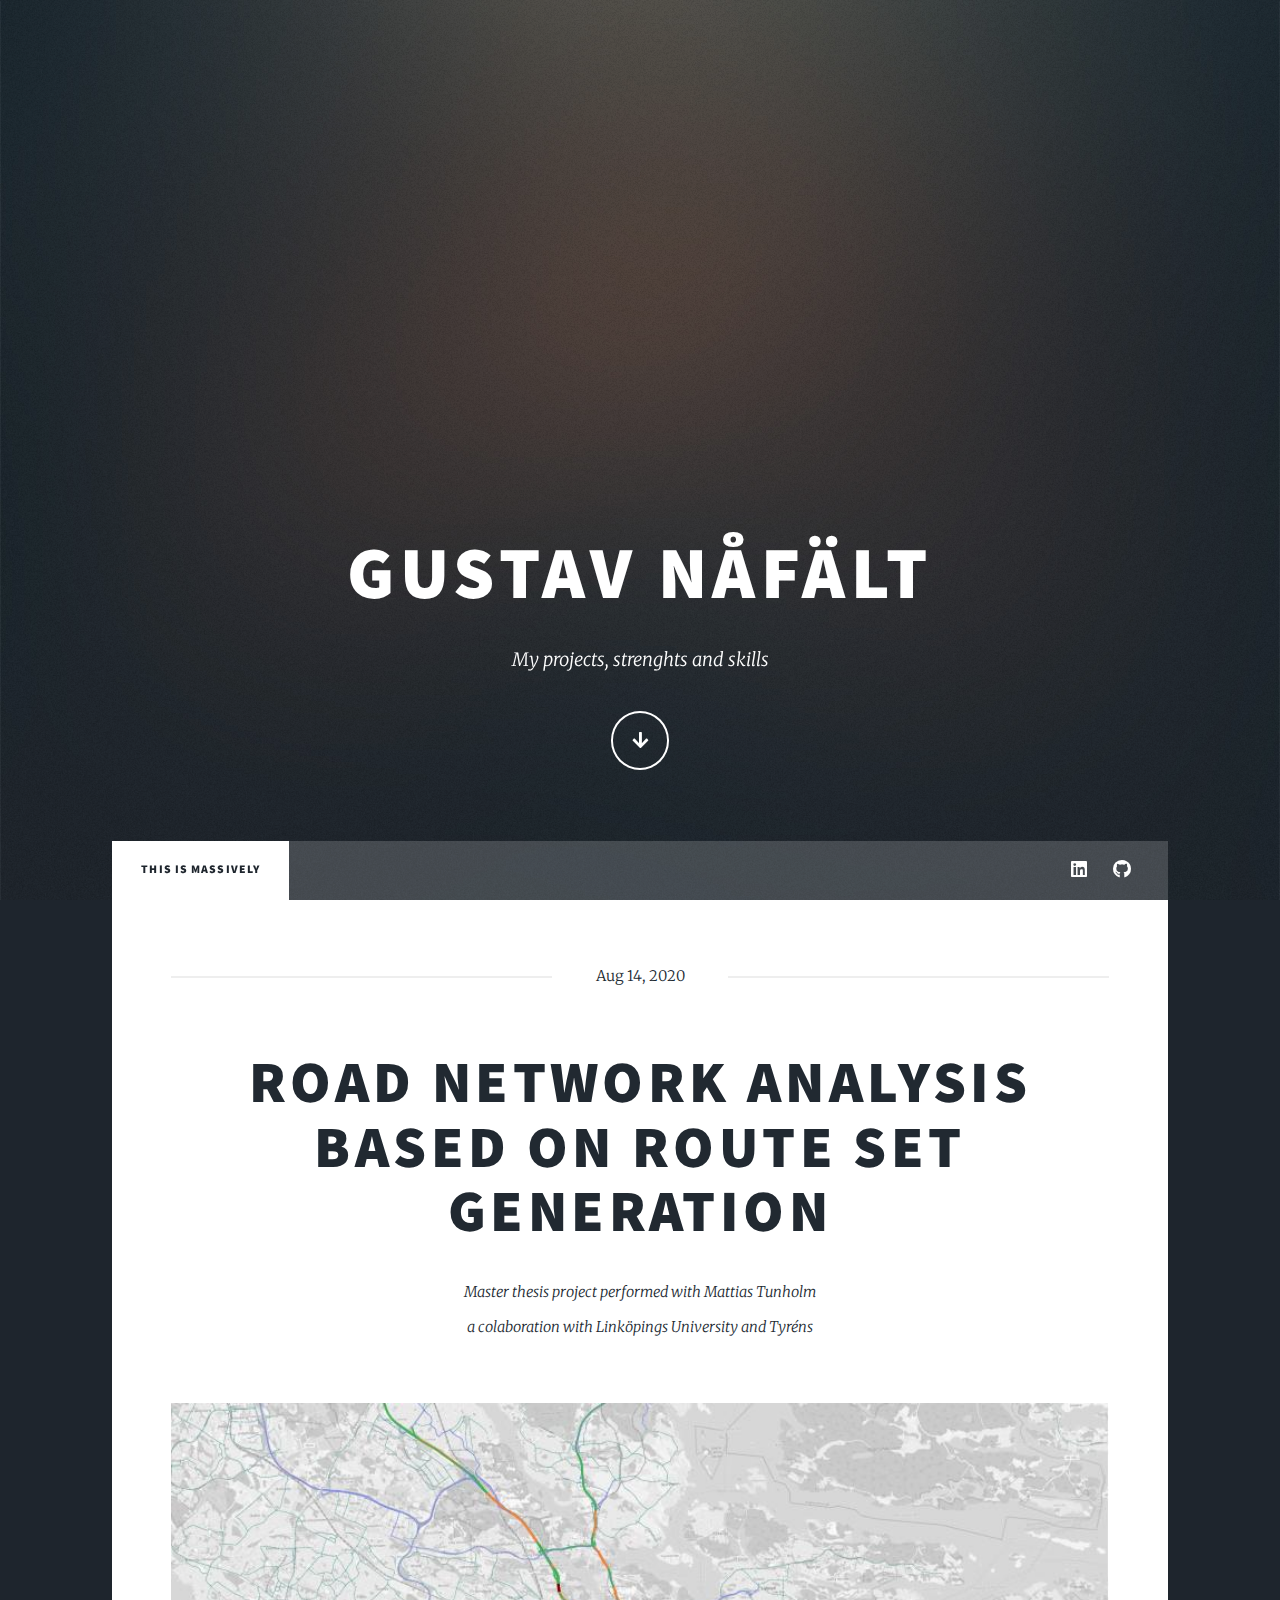
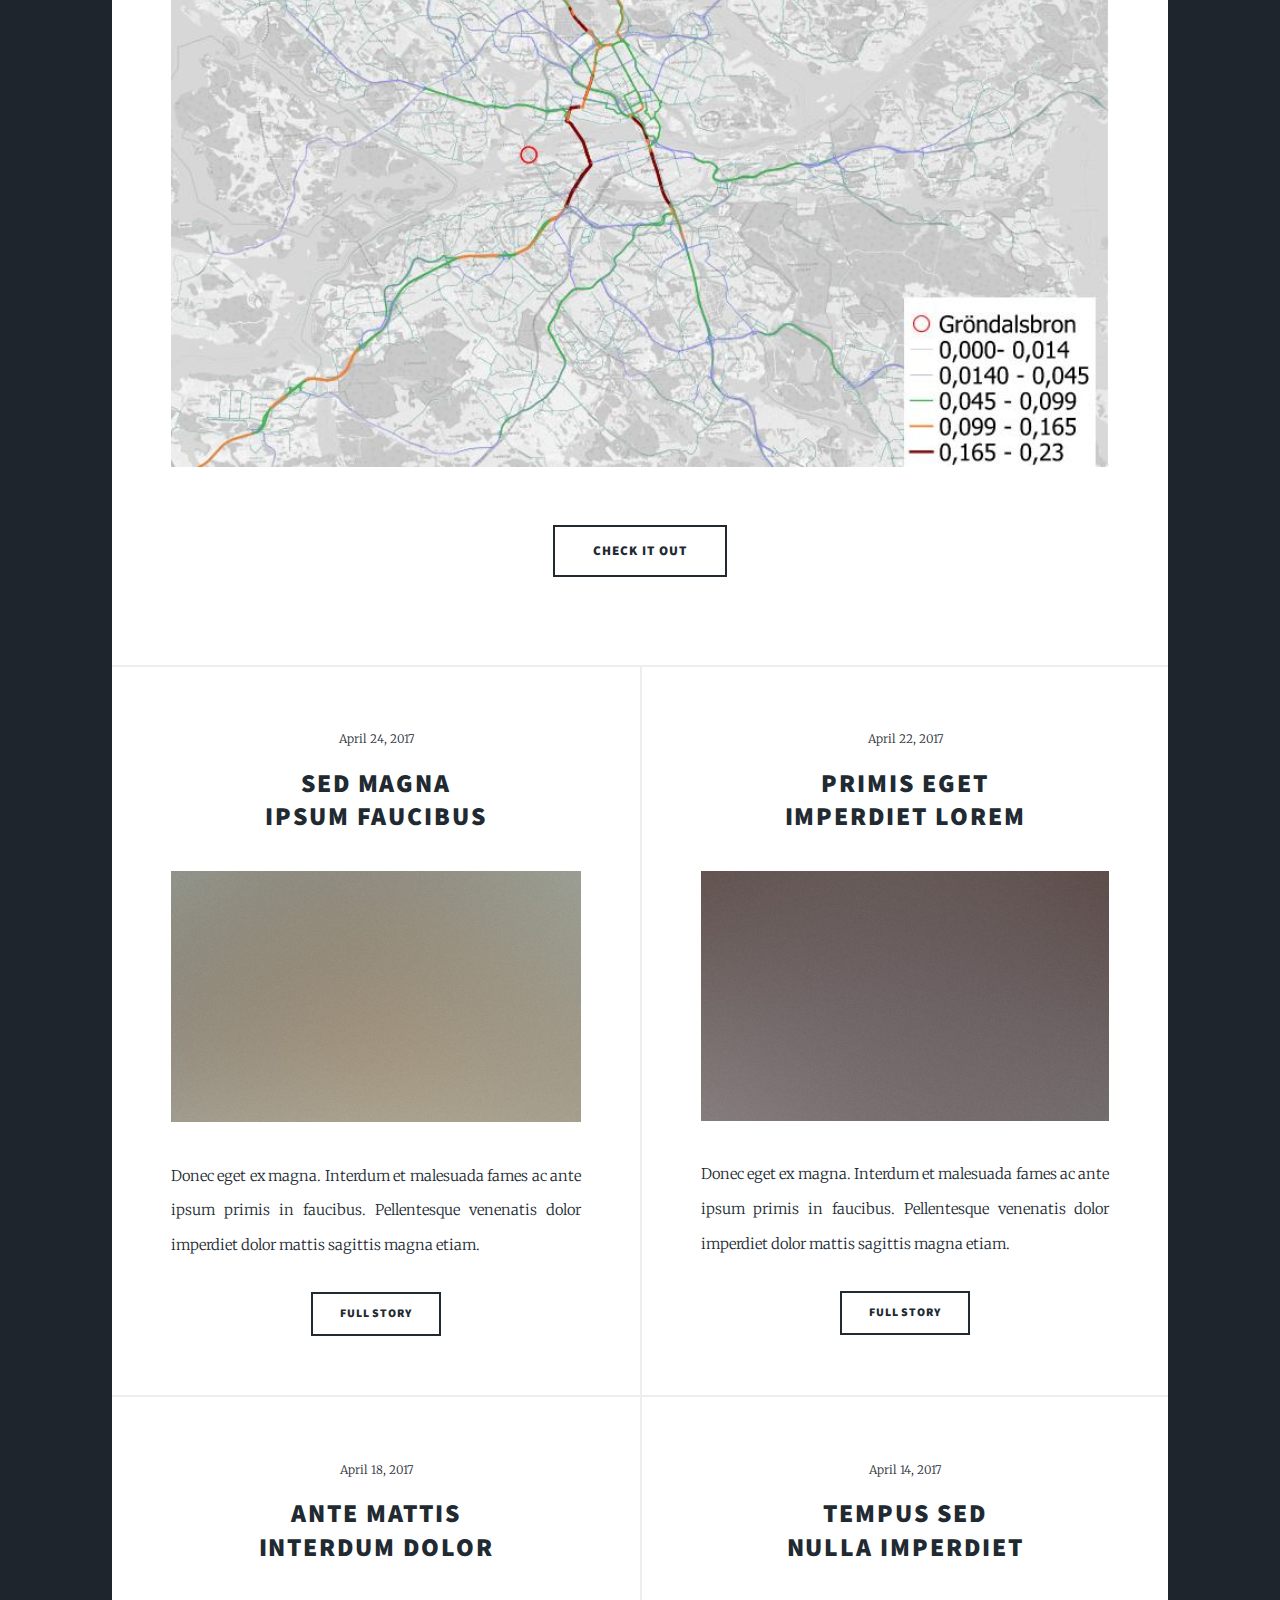
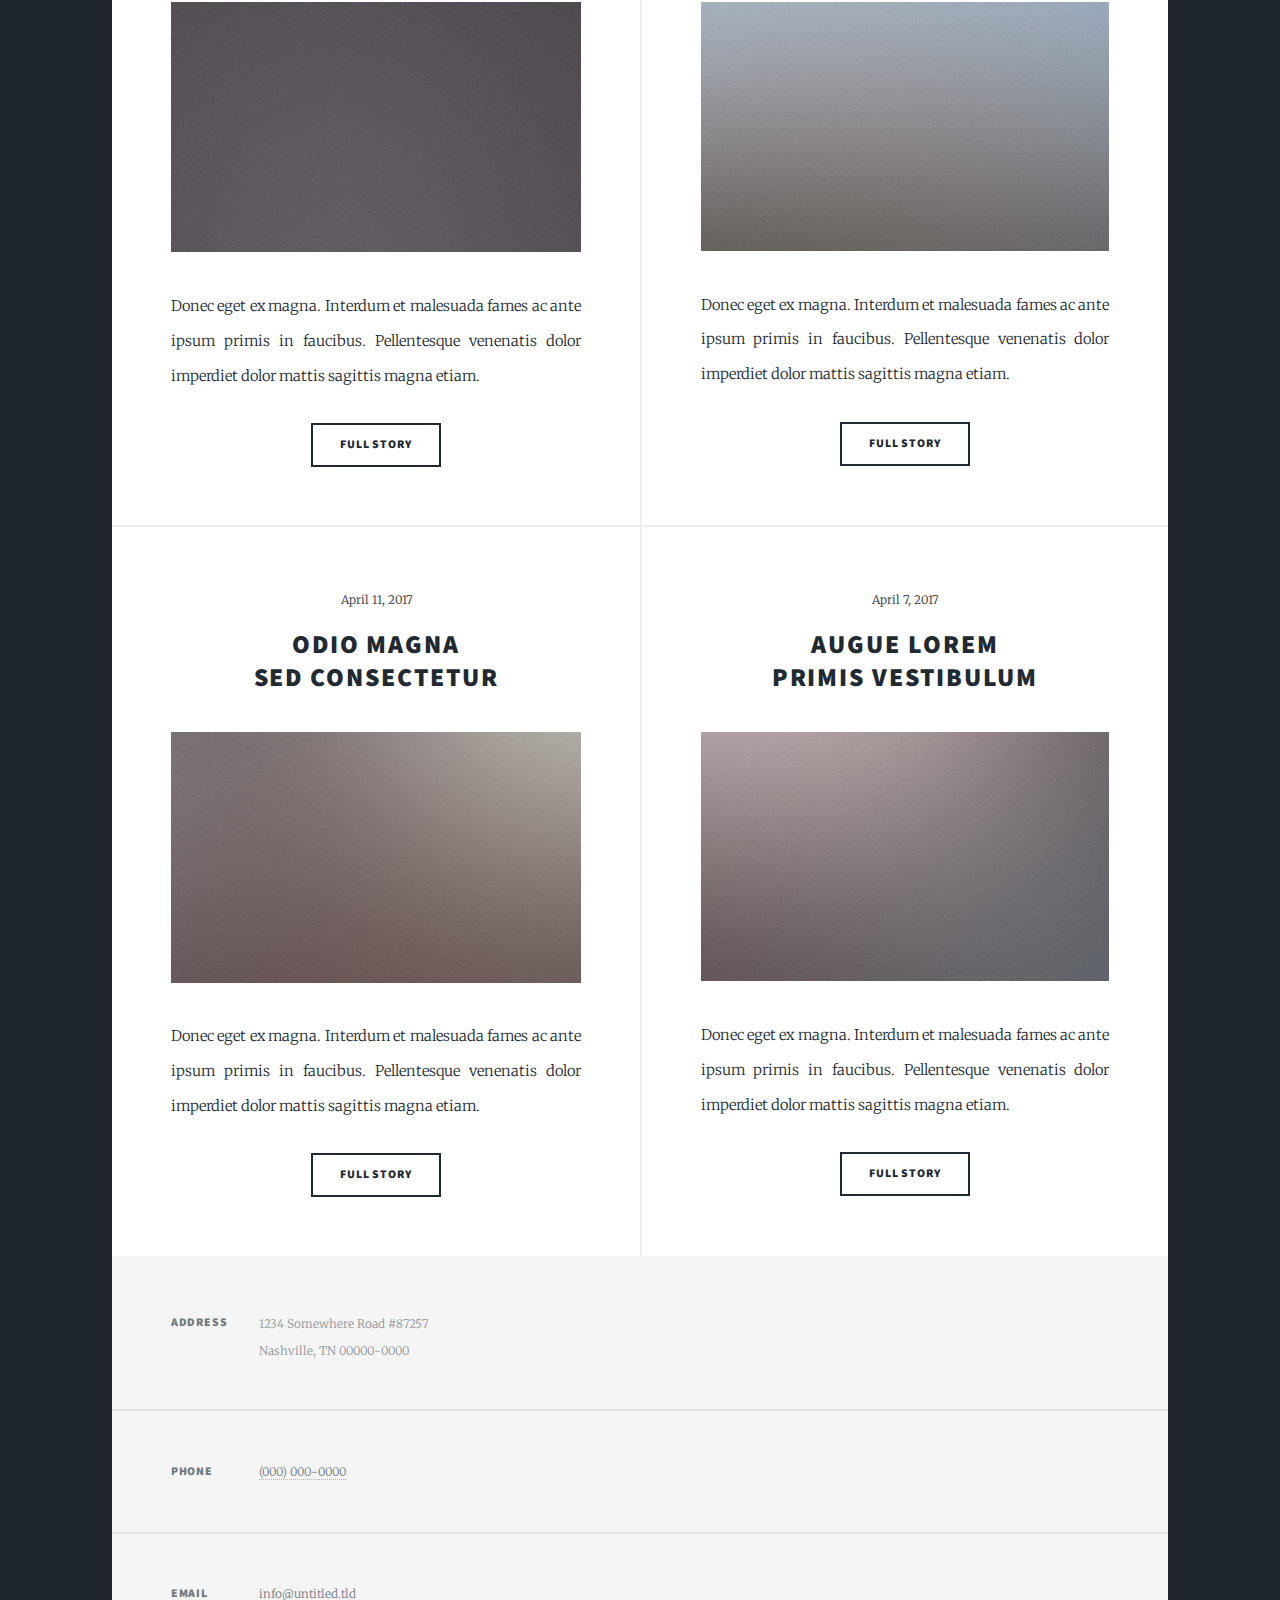
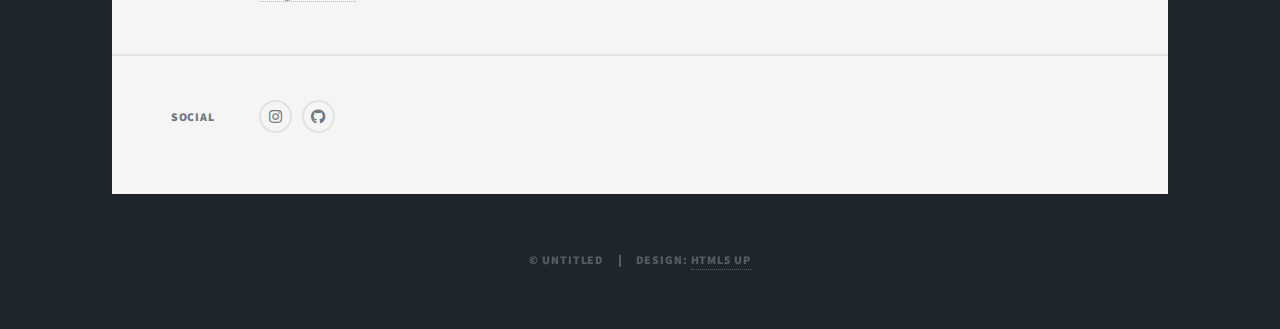
==== index.html @ 211e0df8 "Add files via upload" ====
<!DOCTYPE HTML>
<!--
	Massively by HTML5 UP
	html5up.net | @ajlkn
	Free for personal and commercial use under the CCA 3.0 license (html5up.net/license)
-->
<html>
	<head>
		<title>Massively by HTML5 UP</title>
		<meta charset="utf-8" />
		<meta name="viewport" content="width=device-width, initial-scale=1, user-scalable=no" />
		<link rel="stylesheet" href="assets/css/main.css" />
		<noscript><link rel="stylesheet" href="assets/css/noscript.css" /></noscript>
	</head>
	<body class="is-preload">

		<!-- Wrapper -->
			<div id="wrapper" class="fade-in">

				<!-- Intro -->
					<div id="intro">
						<h1>Gustav Nåfält</h1>
						<p>My projects, strenghts and skills</p>
						<ul class="actions">
							<li><a href="#header" class="button icon solid solo fa-arrow-down scrolly">Continue</a></li>
						</ul>
					</div>

				<!-- Header -->
					<header id="header">
						<a href="index.html" class="logo">Massively</a>
					</header>

				<!-- Nav -->
					<nav id="nav">
						<ul class="links">
							<li class="active"><a href="index.html">This is Massively</a></li>
						</ul>
						<ul class="icons">
							<li><a href="https://www.linkedin.com/in/gustav-nåfält-32716b135" class="icon brands fa-linkedin"><span class="label">Instagram</span></a></li>
							<li><a href="https://github.com/nafalt94" class="icon brands fa-github"><span class="label">GitHub</span></a></li>
						</ul>
					</nav>

				<!-- Main -->
					<div id="main">

						<!-- Featured Post -->
							<article class="post featured">
								<header class="major">
									<span class="date">Aug 14, 2020</span>
									<h2><a href="#">Road Network Analysis based on Route Set Generation</a></h2>
									<p>Master thesis project performed with Mattias Tunholm <br />
										a colaboration with Linköpings University and Tyréns</p>
								</header>
								<a href="generic.html" class="image main"><img src="images/small.jpeg" alt="" /></a>
								<ul class="actions special">
									<li><a href="generic.html" class="button large">Check it out</a></li>
								</ul>
							</article>

						<!-- Posts -->
							<section class="posts">
								<article>
									<header>
										<span class="date">April 24, 2017</span>
										<h2><a href="#">Sed magna<br />
										ipsum faucibus</a></h2>
									</header>
									<a href="#" class="image fit"><img src="images/pic02.jpg" alt="" /></a>
									<p>Donec eget ex magna. Interdum et malesuada fames ac ante ipsum primis in faucibus. Pellentesque venenatis dolor imperdiet dolor mattis sagittis magna etiam.</p>
									<ul class="actions special">
										<li><a href="#" class="button">Full Story</a></li>
									</ul>
								</article>
								<article>
									<header>
										<span class="date">April 22, 2017</span>
										<h2><a href="#">Primis eget<br />
										imperdiet lorem</a></h2>
									</header>
									<a href="#" class="image fit"><img src="images/pic03.jpg" alt="" /></a>
									<p>Donec eget ex magna. Interdum et malesuada fames ac ante ipsum primis in faucibus. Pellentesque venenatis dolor imperdiet dolor mattis sagittis magna etiam.</p>
									<ul class="actions special">
										<li><a href="#" class="button">Full Story</a></li>
									</ul>
								</article>
								<article>
									<header>
										<span class="date">April 18, 2017</span>
										<h2><a href="#">Ante mattis<br />
										interdum dolor</a></h2>
									</header>
									<a href="#" class="image fit"><img src="images/pic04.jpg" alt="" /></a>
									<p>Donec eget ex magna. Interdum et malesuada fames ac ante ipsum primis in faucibus. Pellentesque venenatis dolor imperdiet dolor mattis sagittis magna etiam.</p>
									<ul class="actions special">
										<li><a href="#" class="button">Full Story</a></li>
									</ul>
								</article>
								<article>
									<header>
										<span class="date">April 14, 2017</span>
										<h2><a href="#">Tempus sed<br />
										nulla imperdiet</a></h2>
									</header>
									<a href="#" class="image fit"><img src="images/pic05.jpg" alt="" /></a>
									<p>Donec eget ex magna. Interdum et malesuada fames ac ante ipsum primis in faucibus. Pellentesque venenatis dolor imperdiet dolor mattis sagittis magna etiam.</p>
									<ul class="actions special">
										<li><a href="#" class="button">Full Story</a></li>
									</ul>
								</article>
								<article>
									<header>
										<span class="date">April 11, 2017</span>
										<h2><a href="#">Odio magna<br />
										sed consectetur</a></h2>
									</header>
									<a href="#" class="image fit"><img src="images/pic06.jpg" alt="" /></a>
									<p>Donec eget ex magna. Interdum et malesuada fames ac ante ipsum primis in faucibus. Pellentesque venenatis dolor imperdiet dolor mattis sagittis magna etiam.</p>
									<ul class="actions special">
										<li><a href="#" class="button">Full Story</a></li>
									</ul>
								</article>
								<article>
									<header>
										<span class="date">April 7, 2017</span>
										<h2><a href="#">Augue lorem<br />
										primis vestibulum</a></h2>
									</header>
									<a href="#" class="image fit"><img src="images/pic07.jpg" alt="" /></a>
									<p>Donec eget ex magna. Interdum et malesuada fames ac ante ipsum primis in faucibus. Pellentesque venenatis dolor imperdiet dolor mattis sagittis magna etiam.</p>
									<ul class="actions special">
										<li><a href="#" class="button">Full Story</a></li>
									</ul>
								</article>
							</section>

						<!-- Footer -->
							

					</div>

				<!-- Footer -->
					<footer id="footer">
						<section class="split contact">
							<section class="alt">
								<h3>Address</h3>
								<p>1234 Somewhere Road #87257<br />
								Nashville, TN 00000-0000</p>
							</section>
							<section>
								<h3>Phone</h3>
								<p><a href="#">(000) 000-0000</a></p>
							</section>
							<section>
								<h3>Email</h3>
								<p><a href="#">info@untitled.tld</a></p>
							</section>
							<section>
								<h3>Social</h3>
								<ul class="icons alt">
									<li><a href="#" class="icon brands alt fa-instagram"><span class="label">Instagram</span></a></li>
									<li><a href="#" class="icon brands alt fa-github"><span class="label">GitHub</span></a></li>
								</ul>
							</section>
						</section>
					</footer>

				<!-- Copyright -->
					<div id="copyright">
						<ul><li>&copy; Untitled</li><li>Design: <a href="https://html5up.net">HTML5 UP</a></li></ul>
					</div>

			</div>

		<!-- Scripts -->
			<script src="assets/js/jquery.min.js"></script>
			<script src="assets/js/jquery.scrollex.min.js"></script>
			<script src="assets/js/jquery.scrolly.min.js"></script>
			<script src="assets/js/browser.min.js"></script>
			<script src="assets/js/breakpoints.min.js"></script>
			<script src="assets/js/util.js"></script>
			<script src="assets/js/main.js"></script>

	</body>
</html>
---- assets/css/main.css ----
@import url(fontawesome-all.min.css);
@import url("https://fonts.googleapis.com/css?family=Merriweather:300,700,300italic,700italic|Source+Sans+Pro:900");

/*
	Massively by HTML5 UP
	html5up.net | @ajlkn
	Free for personal and commercial use under the CCA 3.0 license (html5up.net/license)
*/

html, body, div, span, applet, object,
iframe, h1, h2, h3, h4, h5, h6, p, blockquote,
pre, a, abbr, acronym, address, big, cite,
code, del, dfn, em, img, ins, kbd, q, s, samp,
small, strike, strong, sub, sup, tt, var, b,
u, i, center, dl, dt, dd, ol, ul, li, fieldset,
form, label, legend, table, caption, tbody,
tfoot, thead, tr, th, td, article, aside,
canvas, details, embed, figure, figcaption,
footer, header, hgroup, menu, nav, output, ruby,
section, summary, time, mark, audio, video {
	margin: 0;
	padding: 0;
	border: 0;
	font-size: 100%;
	font: inherit;
	vertical-align: baseline;}

article, aside, details, figcaption, figure,
footer, header, hgroup, menu, nav, section {
	display: block;}

body {
	line-height: 1;
}

ol, ul {
	list-style: none;
}

blockquote, q {
	quotes: none;
}

	blockquote:before, blockquote:after, q:before, q:after {
		content: '';
		content: none;
	}

table {
	border-collapse: collapse;
	border-spacing: 0;
}

body {
	-webkit-text-size-adjust: none;
}

mark {
	background-color: transparent;
	color: inherit;
}

input::-moz-focus-inner {
	border: 0;
	padding: 0;
}

input, select, textarea {
	-moz-appearance: none;
	-webkit-appearance: none;
	-ms-appearance: none;
	appearance: none;
}

/* Basic */

	@-ms-viewport {
		width: device-width;
	}

	body {
		-ms-overflow-style: scrollbar;
	}

	@media screen and (max-width: 480px) {

		html, body {
			min-width: 320px;
		}

	}

	html {
		box-sizing: border-box;
	}

	*, *:before, *:after {
		box-sizing: inherit;
	}

	body {
		background-color: #1e252d;
	}

		body.is-preload *, body.is-preload *:before, body.is-preload *:after {
			-moz-animation: none !important;
			-webkit-animation: none !important;
			-ms-animation: none !important;
			animation: none !important;
			-moz-transition: none !important;
			-webkit-transition: none !important;
			-ms-transition: none !important;
			transition: none !important;
		}

/* Type */

	html {
		font-size: 16pt;
	}

		@media screen and (max-width: 1680px) {

			html {
				font-size: 12pt;
			}

		}

		@media screen and (max-width: 1280px) {

			html {
				font-size: 11pt;
			}

		}

		@media screen and (max-width: 360px) {

			html {
				font-size: 10pt;
			}

		}

	body {
		color: #212931;
	}

	body, input, select, textarea {
		font-family: "Merriweather", Georgia, serif;
		font-weight: 300;
		font-size: 1rem;
		line-height: 2.375;
	}

	a {
		-moz-transition: color 0.2s ease-in-out, background-color 0.2s ease-in-out, border-color 0.2s ease-in-out, box-shadow 0.2s ease-in-out;
		-webkit-transition: color 0.2s ease-in-out, background-color 0.2s ease-in-out, border-color 0.2s ease-in-out, box-shadow 0.2s ease-in-out;
		-ms-transition: color 0.2s ease-in-out, background-color 0.2s ease-in-out, border-color 0.2s ease-in-out, box-shadow 0.2s ease-in-out;
		transition: color 0.2s ease-in-out, background-color 0.2s ease-in-out, border-color 0.2s ease-in-out, box-shadow 0.2s ease-in-out;
		border-bottom: dotted 1px;
		text-decoration: none;
	}

		a:hover {
			border-bottom-color: transparent;
		}

	strong, b {
		font-weight: 600;
	}

	em, i {
		font-style: italic;
	}

	p {
		text-align: justify;
		margin: 0 0 2rem 0;
	}

	h1, h2, h3, h4, h5, h6 {
		font-family: "Source Sans Pro", Helvetica, sans-serif;
		font-weight: 900;
		line-height: 1.5;
		letter-spacing: 0.075em;
		text-transform: uppercase;
		margin: 0 0 1rem 0;
	}

		h1 a, h2 a, h3 a, h4 a, h5 a, h6 a {
			border-bottom: 0;
			color: inherit;
			text-decoration: none;
		}

	h1 {
		font-size: 4rem;
		line-height: 1.1;
		margin: 0 0 2rem 0;
	}

	h2 {
		font-size: 1.75rem;
		line-height: 1.3;
		margin: 0 0 1.5rem 0;
	}

	h3 {
		font-size: 1.25rem;
		margin: 0 0 1.5rem 0;
	}

	h4 {
		font-size: 1rem;
	}

	h5 {
		font-size: 0.9rem;
	}

	h6 {
		font-size: 0.8rem;
	}

	sub {
		font-size: 0.8rem;
		position: relative;
		top: 0.5rem;
	}

	sup {
		font-size: 0.8rem;
		position: relative;
		top: -0.5rem;
	}

	blockquote {
		border-left: solid 4px;
		font-style: italic;
		margin: 0 0 2rem 0;
		padding: 0.5rem 0 0.5rem 2rem;
	}

	code {
		border: solid 2px;
		font-family: "Courier New", monospace;
		font-size: 0.9rem;
		margin: 0 0.25rem;
		padding: 0.25rem 0.65rem;
	}

	pre {
		-webkit-overflow-scrolling: touch;
		font-family: "Courier New", monospace;
		font-size: 0.9rem;
		margin: 0 0 2rem 0;
	}

		pre code {
			display: block;
			line-height: 1.75;
			padding: 1rem 1.5rem;
			overflow-x: auto;
		}

	hr {
		border: 0;
		border-bottom: solid 2px;
		margin: 3rem 0;
	}

		hr.major {
			margin: 5rem 0;
		}

	.align-left {
		text-align: left;
	}

	.align-center {
		text-align: center;
	}

	.align-right {
		text-align: right;
	}

	input, select, textarea {
		color: #212931;
	}

	a {
		color: #212931;
		border-bottom-color: rgba(33, 41, 49, 0.5);
	}

		a:hover {
			border-bottom-color: transparent;
			color: #18bfef !important;
		}

	strong, b {
		color: #212931;
	}

	h1, h2, h3, h4, h5, h6 {
		color: #212931;
	}

	blockquote {
		border-left-color: #eeeeee;
	}

	code {
		background: rgba(220, 220, 220, 0.25);
		border-color: #eeeeee;
	}

	hr {
		border-bottom-color: #eeeeee;
	}

/* Row */

	.row {
		display: flex;
		flex-wrap: wrap;
		box-sizing: border-box;
		align-items: stretch;
	}

		.row > * {
			box-sizing: border-box;
		}

		.row.gtr-uniform > * > :last-child {
			margin-bottom: 0;
		}

		.row.aln-left {
			justify-content: flex-start;
		}

		.row.aln-center {
			justify-content: center;
		}

		.row.aln-right {
			justify-content: flex-end;
		}

		.row.aln-top {
			align-items: flex-start;
		}

		.row.aln-middle {
			align-items: center;
		}

		.row.aln-bottom {
			align-items: flex-end;
		}

		.row > .imp {
			order: -1;
		}

		.row > .col-1 {
			width: 8.33333%;
		}

		.row > .off-1 {
			margin-left: 8.33333%;
		}

		.row > .col-2 {
			width: 16.66667%;
		}

		.row > .off-2 {
			margin-left: 16.66667%;
		}

		.row > .col-3 {
			width: 25%;
		}

		.row > .off-3 {
			margin-left: 25%;
		}

		.row > .col-4 {
			width: 33.33333%;
		}

		.row > .off-4 {
			margin-left: 33.33333%;
		}

		.row > .col-5 {
			width: 41.66667%;
		}

		.row > .off-5 {
			margin-left: 41.66667%;
		}

		.row > .col-6 {
			width: 50%;
		}

		.row > .off-6 {
			margin-left: 50%;
		}

		.row > .col-7 {
			width: 58.33333%;
		}

		.row > .off-7 {
			margin-left: 58.33333%;
		}

		.row > .col-8 {
			width: 66.66667%;
		}

		.row > .off-8 {
			margin-left: 66.66667%;
		}

		.row > .col-9 {
			width: 75%;
		}

		.row > .off-9 {
			margin-left: 75%;
		}

		.row > .col-10 {
			width: 83.33333%;
		}

		.row > .off-10 {
			margin-left: 83.33333%;
		}

		.row > .col-11 {
			width: 91.66667%;
		}

		.row > .off-11 {
			margin-left: 91.66667%;
		}

		.row > .col-12 {
			width: 100%;
		}

		.row > .off-12 {
			margin-left: 100%;
		}

		.row.gtr-0 {
			margin-top: 0;
			margin-left: 0rem;
		}

			.row.gtr-0 > * {
				padding: 0 0 0 0rem;
			}

			.row.gtr-0.gtr-uniform {
				margin-top: 0rem;
			}

				.row.gtr-0.gtr-uniform > * {
					padding-top: 0rem;
				}

		.row.gtr-25 {
			margin-top: 0;
			margin-left: -0.375rem;
		}

			.row.gtr-25 > * {
				padding: 0 0 0 0.375rem;
			}

			.row.gtr-25.gtr-uniform {
				margin-top: -0.375rem;
			}

				.row.gtr-25.gtr-uniform > * {
					padding-top: 0.375rem;
				}

		.row.gtr-50 {
			margin-top: 0;
			margin-left: -0.75rem;
		}

			.row.gtr-50 > * {
				padding: 0 0 0 0.75rem;
			}

			.row.gtr-50.gtr-uniform {
				margin-top: -0.75rem;
			}

				.row.gtr-50.gtr-uniform > * {
					padding-top: 0.75rem;
				}

		.row {
			margin-top: 0;
			margin-left: -1.5rem;
		}

			.row > * {
				padding: 0 0 0 1.5rem;
			}

			.row.gtr-uniform {
				margin-top: -1.5rem;
			}

				.row.gtr-uniform > * {
					padding-top: 1.5rem;
				}

		.row.gtr-150 {
			margin-top: 0;
			margin-left: -2.25rem;
		}

			.row.gtr-150 > * {
				padding: 0 0 0 2.25rem;
			}

			.row.gtr-150.gtr-uniform {
				margin-top: -2.25rem;
			}

				.row.gtr-150.gtr-uniform > * {
					padding-top: 2.25rem;
				}

		.row.gtr-200 {
			margin-top: 0;
			margin-left: -3rem;
		}

			.row.gtr-200 > * {
				padding: 0 0 0 3rem;
			}

			.row.gtr-200.gtr-uniform {
				margin-top: -3rem;
			}

				.row.gtr-200.gtr-uniform > * {
					padding-top: 3rem;
				}

		@media screen and (max-width: 1680px) {

			.row {
				display: flex;
				flex-wrap: wrap;
				box-sizing: border-box;
				align-items: stretch;
			}

				.row > * {
					box-sizing: border-box;
				}

				.row.gtr-uniform > * > :last-child {
					margin-bottom: 0;
				}

				.row.aln-left {
					justify-content: flex-start;
				}

				.row.aln-center {
					justify-content: center;
				}

				.row.aln-right {
					justify-content: flex-end;
				}

				.row.aln-top {
					align-items: flex-start;
				}

				.row.aln-middle {
					align-items: center;
				}

				.row.aln-bottom {
					align-items: flex-end;
				}

				.row > .imp-xlarge {
					order: -1;
				}

				.row > .col-1-xlarge {
					width: 8.33333%;
				}

				.row > .off-1-xlarge {
					margin-left: 8.33333%;
				}

				.row > .col-2-xlarge {
					width: 16.66667%;
				}

				.row > .off-2-xlarge {
					margin-left: 16.66667%;
				}

				.row > .col-3-xlarge {
					width: 25%;
				}

				.row > .off-3-xlarge {
					margin-left: 25%;
				}

				.row > .col-4-xlarge {
					width: 33.33333%;
				}

				.row > .off-4-xlarge {
					margin-left: 33.33333%;
				}

				.row > .col-5-xlarge {
					width: 41.66667%;
				}

				.row > .off-5-xlarge {
					margin-left: 41.66667%;
				}

				.row > .col-6-xlarge {
					width: 50%;
				}

				.row > .off-6-xlarge {
					margin-left: 50%;
				}

				.row > .col-7-xlarge {
					width: 58.33333%;
				}

				.row > .off-7-xlarge {
					margin-left: 58.33333%;
				}

				.row > .col-8-xlarge {
					width: 66.66667%;
				}

				.row > .off-8-xlarge {
					margin-left: 66.66667%;
				}

				.row > .col-9-xlarge {
					width: 75%;
				}

				.row > .off-9-xlarge {
					margin-left: 75%;
				}

				.row > .col-10-xlarge {
					width: 83.33333%;
				}

				.row > .off-10-xlarge {
					margin-left: 83.33333%;
				}

				.row > .col-11-xlarge {
					width: 91.66667%;
				}

				.row > .off-11-xlarge {
					margin-left: 91.66667%;
				}

				.row > .col-12-xlarge {
					width: 100%;
				}

				.row > .off-12-xlarge {
					margin-left: 100%;
				}

				.row.gtr-0 {
					margin-top: 0;
					margin-left: 0rem;
				}

					.row.gtr-0 > * {
						padding: 0 0 0 0rem;
					}

					.row.gtr-0.gtr-uniform {
						margin-top: 0rem;
					}

						.row.gtr-0.gtr-uniform > * {
							padding-top: 0rem;
						}

				.row.gtr-25 {
					margin-top: 0;
					margin-left: -0.375rem;
				}

					.row.gtr-25 > * {
						padding: 0 0 0 0.375rem;
					}

					.row.gtr-25.gtr-uniform {
						margin-top: -0.375rem;
					}

						.row.gtr-25.gtr-uniform > * {
							padding-top: 0.375rem;
						}

				.row.gtr-50 {
					margin-top: 0;
					margin-left: -0.75rem;
				}

					.row.gtr-50 > * {
						padding: 0 0 0 0.75rem;
					}

					.row.gtr-50.gtr-uniform {
						margin-top: -0.75rem;
					}

						.row.gtr-50.gtr-uniform > * {
							padding-top: 0.75rem;
						}

				.row {
					margin-top: 0;
					margin-left: -1.5rem;
				}

					.row > * {
						padding: 0 0 0 1.5rem;
					}

					.row.gtr-uniform {
						margin-top: -1.5rem;
					}

						.row.gtr-uniform > * {
							padding-top: 1.5rem;
						}

				.row.gtr-150 {
					margin-top: 0;
					margin-left: -2.25rem;
				}

					.row.gtr-150 > * {
						padding: 0 0 0 2.25rem;
					}

					.row.gtr-150.gtr-uniform {
						margin-top: -2.25rem;
					}

						.row.gtr-150.gtr-uniform > * {
							padding-top: 2.25rem;
						}

				.row.gtr-200 {
					margin-top: 0;
					margin-left: -3rem;
				}

					.row.gtr-200 > * {
						padding: 0 0 0 3rem;
					}

					.row.gtr-200.gtr-uniform {
						margin-top: -3rem;
					}

						.row.gtr-200.gtr-uniform > * {
							padding-top: 3rem;
						}

		}

		@media screen and (max-width: 1280px) {

			.row {
				display: flex;
				flex-wrap: wrap;
				box-sizing: border-box;
				align-items: stretch;
			}

				.row > * {
					box-sizing: border-box;
				}

				.row.gtr-uniform > * > :last-child {
					margin-bottom: 0;
				}

				.row.aln-left {
					justify-content: flex-start;
				}

				.row.aln-center {
					justify-content: center;
				}

				.row.aln-right {
					justify-content: flex-end;
				}

				.row.aln-top {
					align-items: flex-start;
				}

				.row.aln-middle {
					align-items: center;
				}

				.row.aln-bottom {
					align-items: flex-end;
				}

				.row > .imp-large {
					order: -1;
				}

				.row > .col-1-large {
					width: 8.33333%;
				}

				.row > .off-1-large {
					margin-left: 8.33333%;
				}

				.row > .col-2-large {
					width: 16.66667%;
				}

				.row > .off-2-large {
					margin-left: 16.66667%;
				}

				.row > .col-3-large {
					width: 25%;
				}

				.row > .off-3-large {
					margin-left: 25%;
				}

				.row > .col-4-large {
					width: 33.33333%;
				}

				.row > .off-4-large {
					margin-left: 33.33333%;
				}

				.row > .col-5-large {
					width: 41.66667%;
				}

				.row > .off-5-large {
					margin-left: 41.66667%;
				}

				.row > .col-6-large {
					width: 50%;
				}

				.row > .off-6-large {
					margin-left: 50%;
				}

				.row > .col-7-large {
					width: 58.33333%;
				}

				.row > .off-7-large {
					margin-left: 58.33333%;
				}

				.row > .col-8-large {
					width: 66.66667%;
				}

				.row > .off-8-large {
					margin-left: 66.66667%;
				}

				.row > .col-9-large {
					width: 75%;
				}

				.row > .off-9-large {
					margin-left: 75%;
				}

				.row > .col-10-large {
					width: 83.33333%;
				}

				.row > .off-10-large {
					margin-left: 83.33333%;
				}

				.row > .col-11-large {
					width: 91.66667%;
				}

				.row > .off-11-large {
					margin-left: 91.66667%;
				}

				.row > .col-12-large {
					width: 100%;
				}

				.row > .off-12-large {
					margin-left: 100%;
				}

				.row.gtr-0 {
					margin-top: 0;
					margin-left: 0rem;
				}

					.row.gtr-0 > * {
						padding: 0 0 0 0rem;
					}

					.row.gtr-0.gtr-uniform {
						margin-top: 0rem;
					}

						.row.gtr-0.gtr-uniform > * {
							padding-top: 0rem;
						}

				.row.gtr-25 {
					margin-top: 0;
					margin-left: -0.375rem;
				}

					.row.gtr-25 > * {
						padding: 0 0 0 0.375rem;
					}

					.row.gtr-25.gtr-uniform {
						margin-top: -0.375rem;
					}

						.row.gtr-25.gtr-uniform > * {
							padding-top: 0.375rem;
						}

				.row.gtr-50 {
					margin-top: 0;
					margin-left: -0.75rem;
				}

					.row.gtr-50 > * {
						padding: 0 0 0 0.75rem;
					}

					.row.gtr-50.gtr-uniform {
						margin-top: -0.75rem;
					}

						.row.gtr-50.gtr-uniform > * {
							padding-top: 0.75rem;
						}

				.row {
					margin-top: 0;
					margin-left: -1.5rem;
				}

					.row > * {
						padding: 0 0 0 1.5rem;
					}

					.row.gtr-uniform {
						margin-top: -1.5rem;
					}

						.row.gtr-uniform > * {
							padding-top: 1.5rem;
						}

				.row.gtr-150 {
					margin-top: 0;
					margin-left: -2.25rem;
				}

					.row.gtr-150 > * {
						padding: 0 0 0 2.25rem;
					}

					.row.gtr-150.gtr-uniform {
						margin-top: -2.25rem;
					}

						.row.gtr-150.gtr-uniform > * {
							padding-top: 2.25rem;
						}

				.row.gtr-200 {
					margin-top: 0;
					margin-left: -3rem;
				}

					.row.gtr-200 > * {
						padding: 0 0 0 3rem;
					}

					.row.gtr-200.gtr-uniform {
						margin-top: -3rem;
					}

						.row.gtr-200.gtr-uniform > * {
							padding-top: 3rem;
						}

		}

		@media screen and (max-width: 980px) {

			.row {
				display: flex;
				flex-wrap: wrap;
				box-sizing: border-box;
				align-items: stretch;
			}

				.row > * {
					box-sizing: border-box;
				}

				.row.gtr-uniform > * > :last-child {
					margin-bottom: 0;
				}

				.row.aln-left {
					justify-content: flex-start;
				}

				.row.aln-center {
					justify-content: center;
				}

				.row.aln-right {
					justify-content: flex-end;
				}

				.row.aln-top {
					align-items: flex-start;
				}

				.row.aln-middle {
					align-items: center;
				}

				.row.aln-bottom {
					align-items: flex-end;
				}

				.row > .imp-medium {
					order: -1;
				}

				.row > .col-1-medium {
					width: 8.33333%;
				}

				.row > .off-1-medium {
					margin-left: 8.33333%;
				}

				.row > .col-2-medium {
					width: 16.66667%;
				}

				.row > .off-2-medium {
					margin-left: 16.66667%;
				}

				.row > .col-3-medium {
					width: 25%;
				}

				.row > .off-3-medium {
					margin-left: 25%;
				}

				.row > .col-4-medium {
					width: 33.33333%;
				}

				.row > .off-4-medium {
					margin-left: 33.33333%;
				}

				.row > .col-5-medium {
					width: 41.66667%;
				}

				.row > .off-5-medium {
					margin-left: 41.66667%;
				}

				.row > .col-6-medium {
					width: 50%;
				}

				.row > .off-6-medium {
					margin-left: 50%;
				}

				.row > .col-7-medium {
					width: 58.33333%;
				}

				.row > .off-7-medium {
					margin-left: 58.33333%;
				}

				.row > .col-8-medium {
					width: 66.66667%;
				}

				.row > .off-8-medium {
					margin-left: 66.66667%;
				}

				.row > .col-9-medium {
					width: 75%;
				}

				.row > .off-9-medium {
					margin-left: 75%;
				}

				.row > .col-10-medium {
					width: 83.33333%;
				}

				.row > .off-10-medium {
					margin-left: 83.33333%;
				}

				.row > .col-11-medium {
					width: 91.66667%;
				}

				.row > .off-11-medium {
					margin-left: 91.66667%;
				}

				.row > .col-12-medium {
					width: 100%;
				}

				.row > .off-12-medium {
					margin-left: 100%;
				}

				.row.gtr-0 {
					margin-top: 0;
					margin-left: 0rem;
				}

					.row.gtr-0 > * {
						padding: 0 0 0 0rem;
					}

					.row.gtr-0.gtr-uniform {
						margin-top: 0rem;
					}

						.row.gtr-0.gtr-uniform > * {
							padding-top: 0rem;
						}

				.row.gtr-25 {
					margin-top: 0;
					margin-left: -0.375rem;
				}

					.row.gtr-25 > * {
						padding: 0 0 0 0.375rem;
					}

					.row.gtr-25.gtr-uniform {
						margin-top: -0.375rem;
					}

						.row.gtr-25.gtr-uniform > * {
							padding-top: 0.375rem;
						}

				.row.gtr-50 {
					margin-top: 0;
					margin-left: -0.75rem;
				}

					.row.gtr-50 > * {
						padding: 0 0 0 0.75rem;
					}

					.row.gtr-50.gtr-uniform {
						margin-top: -0.75rem;
					}

						.row.gtr-50.gtr-uniform > * {
							padding-top: 0.75rem;
						}

				.row {
					margin-top: 0;
					margin-left: -1.5rem;
				}

					.row > * {
						padding: 0 0 0 1.5rem;
					}

					.row.gtr-uniform {
						margin-top: -1.5rem;
					}

						.row.gtr-uniform > * {
							padding-top: 1.5rem;
						}

				.row.gtr-150 {
					margin-top: 0;
					margin-left: -2.25rem;
				}

					.row.gtr-150 > * {
						padding: 0 0 0 2.25rem;
					}

					.row.gtr-150.gtr-uniform {
						margin-top: -2.25rem;
					}

						.row.gtr-150.gtr-uniform > * {
							padding-top: 2.25rem;
						}

				.row.gtr-200 {
					margin-top: 0;
					margin-left: -3rem;
				}

					.row.gtr-200 > * {
						padding: 0 0 0 3rem;
					}

					.row.gtr-200.gtr-uniform {
						margin-top: -3rem;
					}

						.row.gtr-200.gtr-uniform > * {
							padding-top: 3rem;
						}

		}

		@media screen and (max-width: 736px) {

			.row {
				display: flex;
				flex-wrap: wrap;
				box-sizing: border-box;
				align-items: stretch;
			}

				.row > * {
					box-sizing: border-box;
				}

				.row.gtr-uniform > * > :last-child {
					margin-bottom: 0;
				}

				.row.aln-left {
					justify-content: flex-start;
				}

				.row.aln-center {
					justify-content: center;
				}

				.row.aln-right {
					justify-content: flex-end;
				}

				.row.aln-top {
					align-items: flex-start;
				}

				.row.aln-middle {
					align-items: center;
				}

				.row.aln-bottom {
					align-items: flex-end;
				}

				.row > .imp-small {
					order: -1;
				}

				.row > .col-1-small {
					width: 8.33333%;
				}

				.row > .off-1-small {
					margin-left: 8.33333%;
				}

				.row > .col-2-small {
					width: 16.66667%;
				}

				.row > .off-2-small {
					margin-left: 16.66667%;
				}

				.row > .col-3-small {
					width: 25%;
				}

				.row > .off-3-small {
					margin-left: 25%;
				}

				.row > .col-4-small {
					width: 33.33333%;
				}

				.row > .off-4-small {
					margin-left: 33.33333%;
				}

				.row > .col-5-small {
					width: 41.66667%;
				}

				.row > .off-5-small {
					margin-left: 41.66667%;
				}

				.row > .col-6-small {
					width: 50%;
				}

				.row > .off-6-small {
					margin-left: 50%;
				}

				.row > .col-7-small {
					width: 58.33333%;
				}

				.row > .off-7-small {
					margin-left: 58.33333%;
				}

				.row > .col-8-small {
					width: 66.66667%;
				}

				.row > .off-8-small {
					margin-left: 66.66667%;
				}

				.row > .col-9-small {
					width: 75%;
				}

				.row > .off-9-small {
					margin-left: 75%;
				}

				.row > .col-10-small {
					width: 83.33333%;
				}

				.row > .off-10-small {
					margin-left: 83.33333%;
				}

				.row > .col-11-small {
					width: 91.66667%;
				}

				.row > .off-11-small {
					margin-left: 91.66667%;
				}

				.row > .col-12-small {
					width: 100%;
				}

				.row > .off-12-small {
					margin-left: 100%;
				}

				.row.gtr-0 {
					margin-top: 0;
					margin-left: 0rem;
				}

					.row.gtr-0 > * {
						padding: 0 0 0 0rem;
					}

					.row.gtr-0.gtr-uniform {
						margin-top: 0rem;
					}

						.row.gtr-0.gtr-uniform > * {
							padding-top: 0rem;
						}

				.row.gtr-25 {
					margin-top: 0;
					margin-left: -0.375rem;
				}

					.row.gtr-25 > * {
						padding: 0 0 0 0.375rem;
					}

					.row.gtr-25.gtr-uniform {
						margin-top: -0.375rem;
					}

						.row.gtr-25.gtr-uniform > * {
							padding-top: 0.375rem;
						}

				.row.gtr-50 {
					margin-top: 0;
					margin-left: -0.75rem;
				}

					.row.gtr-50 > * {
						padding: 0 0 0 0.75rem;
					}

					.row.gtr-50.gtr-uniform {
						margin-top: -0.75rem;
					}

						.row.gtr-50.gtr-uniform > * {
							padding-top: 0.75rem;
						}

				.row {
					margin-top: 0;
					margin-left: -1.5rem;
				}

					.row > * {
						padding: 0 0 0 1.5rem;
					}

					.row.gtr-uniform {
						margin-top: -1.5rem;
					}

						.row.gtr-uniform > * {
							padding-top: 1.5rem;
						}

				.row.gtr-150 {
					margin-top: 0;
					margin-left: -2.25rem;
				}

					.row.gtr-150 > * {
						padding: 0 0 0 2.25rem;
					}

					.row.gtr-150.gtr-uniform {
						margin-top: -2.25rem;
					}

						.row.gtr-150.gtr-uniform > * {
							padding-top: 2.25rem;
						}

				.row.gtr-200 {
					margin-top: 0;
					margin-left: -3rem;
				}

					.row.gtr-200 > * {
						padding: 0 0 0 3rem;
					}

					.row.gtr-200.gtr-uniform {
						margin-top: -3rem;
					}

						.row.gtr-200.gtr-uniform > * {
							padding-top: 3rem;
						}

		}

		@media screen and (max-width: 480px) {

			.row {
				display: flex;
				flex-wrap: wrap;
				box-sizing: border-box;
				align-items: stretch;
			}

				.row > * {
					box-sizing: border-box;
				}

				.row.gtr-uniform > * > :last-child {
					margin-bottom: 0;
				}

				.row.aln-left {
					justify-content: flex-start;
				}

				.row.aln-center {
					justify-content: center;
				}

				.row.aln-right {
					justify-content: flex-end;
				}

				.row.aln-top {
					align-items: flex-start;
				}

				.row.aln-middle {
					align-items: center;
				}

				.row.aln-bottom {
					align-items: flex-end;
				}

				.row > .imp-xsmall {
					order: -1;
				}

				.row > .col-1-xsmall {
					width: 8.33333%;
				}

				.row > .off-1-xsmall {
					margin-left: 8.33333%;
				}

				.row > .col-2-xsmall {
					width: 16.66667%;
				}

				.row > .off-2-xsmall {
					margin-left: 16.66667%;
				}

				.row > .col-3-xsmall {
					width: 25%;
				}

				.row > .off-3-xsmall {
					margin-left: 25%;
				}

				.row > .col-4-xsmall {
					width: 33.33333%;
				}

				.row > .off-4-xsmall {
					margin-left: 33.33333%;
				}

				.row > .col-5-xsmall {
					width: 41.66667%;
				}

				.row > .off-5-xsmall {
					margin-left: 41.66667%;
				}

				.row > .col-6-xsmall {
					width: 50%;
				}

				.row > .off-6-xsmall {
					margin-left: 50%;
				}

				.row > .col-7-xsmall {
					width: 58.33333%;
				}

				.row > .off-7-xsmall {
					margin-left: 58.33333%;
				}

				.row > .col-8-xsmall {
					width: 66.66667%;
				}

				.row > .off-8-xsmall {
					margin-left: 66.66667%;
				}

				.row > .col-9-xsmall {
					width: 75%;
				}

				.row > .off-9-xsmall {
					margin-left: 75%;
				}

				.row > .col-10-xsmall {
					width: 83.33333%;
				}

				.row > .off-10-xsmall {
					margin-left: 83.33333%;
				}

				.row > .col-11-xsmall {
					width: 91.66667%;
				}

				.row > .off-11-xsmall {
					margin-left: 91.66667%;
				}

				.row > .col-12-xsmall {
					width: 100%;
				}

				.row > .off-12-xsmall {
					margin-left: 100%;
				}

				.row.gtr-0 {
					margin-top: 0;
					margin-left: 0rem;
				}

					.row.gtr-0 > * {
						padding: 0 0 0 0rem;
					}

					.row.gtr-0.gtr-uniform {
						margin-top: 0rem;
					}

						.row.gtr-0.gtr-uniform > * {
							padding-top: 0rem;
						}

				.row.gtr-25 {
					margin-top: 0;
					margin-left: -0.375rem;
				}

					.row.gtr-25 > * {
						padding: 0 0 0 0.375rem;
					}

					.row.gtr-25.gtr-uniform {
						margin-top: -0.375rem;
					}

						.row.gtr-25.gtr-uniform > * {
							padding-top: 0.375rem;
						}

				.row.gtr-50 {
					margin-top: 0;
					margin-left: -0.75rem;
				}

					.row.gtr-50 > * {
						padding: 0 0 0 0.75rem;
					}

					.row.gtr-50.gtr-uniform {
						margin-top: -0.75rem;
					}

						.row.gtr-50.gtr-uniform > * {
							padding-top: 0.75rem;
						}

				.row {
					margin-top: 0;
					margin-left: -1.5rem;
				}

					.row > * {
						padding: 0 0 0 1.5rem;
					}

					.row.gtr-uniform {
						margin-top: -1.5rem;
					}

						.row.gtr-uniform > * {
							padding-top: 1.5rem;
						}

				.row.gtr-150 {
					margin-top: 0;
					margin-left: -2.25rem;
				}

					.row.gtr-150 > * {
						padding: 0 0 0 2.25rem;
					}

					.row.gtr-150.gtr-uniform {
						margin-top: -2.25rem;
					}

						.row.gtr-150.gtr-uniform > * {
							padding-top: 2.25rem;
						}

				.row.gtr-200 {
					margin-top: 0;
					margin-left: -3rem;
				}

					.row.gtr-200 > * {
						padding: 0 0 0 3rem;
					}

					.row.gtr-200.gtr-uniform {
						margin-top: -3rem;
					}

						.row.gtr-200.gtr-uniform > * {
							padding-top: 3rem;
						}

		}

		@media screen and (max-width: 360px) {

			.row {
				display: flex;
				flex-wrap: wrap;
				box-sizing: border-box;
				align-items: stretch;
			}

				.row > * {
					box-sizing: border-box;
				}

				.row.gtr-uniform > * > :last-child {
					margin-bottom: 0;
				}

				.row.aln-left {
					justify-content: flex-start;
				}

				.row.aln-center {
					justify-content: center;
				}

				.row.aln-right {
					justify-content: flex-end;
				}

				.row.aln-top {
					align-items: flex-start;
				}

				.row.aln-middle {
					align-items: center;
				}

				.row.aln-bottom {
					align-items: flex-end;
				}

				.row > .imp-xxsmall {
					order: -1;
				}

				.row > .col-1-xxsmall {
					width: 8.33333%;
				}

				.row > .off-1-xxsmall {
					margin-left: 8.33333%;
				}

				.row > .col-2-xxsmall {
					width: 16.66667%;
				}

				.row > .off-2-xxsmall {
					margin-left: 16.66667%;
				}

				.row > .col-3-xxsmall {
					width: 25%;
				}

				.row > .off-3-xxsmall {
					margin-left: 25%;
				}

				.row > .col-4-xxsmall {
					width: 33.33333%;
				}

				.row > .off-4-xxsmall {
					margin-left: 33.33333%;
				}

				.row > .col-5-xxsmall {
					width: 41.66667%;
				}

				.row > .off-5-xxsmall {
					margin-left: 41.66667%;
				}

				.row > .col-6-xxsmall {
					width: 50%;
				}

				.row > .off-6-xxsmall {
					margin-left: 50%;
				}

				.row > .col-7-xxsmall {
					width: 58.33333%;
				}

				.row > .off-7-xxsmall {
					margin-left: 58.33333%;
				}

				.row > .col-8-xxsmall {
					width: 66.66667%;
				}

				.row > .off-8-xxsmall {
					margin-left: 66.66667%;
				}

				.row > .col-9-xxsmall {
					width: 75%;
				}

				.row > .off-9-xxsmall {
					margin-left: 75%;
				}

				.row > .col-10-xxsmall {
					width: 83.33333%;
				}

				.row > .off-10-xxsmall {
					margin-left: 83.33333%;
				}

				.row > .col-11-xxsmall {
					width: 91.66667%;
				}

				.row > .off-11-xxsmall {
					margin-left: 91.66667%;
				}

				.row > .col-12-xxsmall {
					width: 100%;
				}

				.row > .off-12-xxsmall {
					margin-left: 100%;
				}

				.row.gtr-0 {
					margin-top: 0;
					margin-left: 0rem;
				}

					.row.gtr-0 > * {
						padding: 0 0 0 0rem;
					}

					.row.gtr-0.gtr-uniform {
						margin-top: 0rem;
					}

						.row.gtr-0.gtr-uniform > * {
							padding-top: 0rem;
						}

				.row.gtr-25 {
					margin-top: 0;
					margin-left: -0.375rem;
				}

					.row.gtr-25 > * {
						padding: 0 0 0 0.375rem;
					}

					.row.gtr-25.gtr-uniform {
						margin-top: -0.375rem;
					}

						.row.gtr-25.gtr-uniform > * {
							padding-top: 0.375rem;
						}

				.row.gtr-50 {
					margin-top: 0;
					margin-left: -0.75rem;
				}

					.row.gtr-50 > * {
						padding: 0 0 0 0.75rem;
					}

					.row.gtr-50.gtr-uniform {
						margin-top: -0.75rem;
					}

						.row.gtr-50.gtr-uniform > * {
							padding-top: 0.75rem;
						}

				.row {
					margin-top: 0;
					margin-left: -1.5rem;
				}

					.row > * {
						padding: 0 0 0 1.5rem;
					}

					.row.gtr-uniform {
						margin-top: -1.5rem;
					}

						.row.gtr-uniform > * {
							padding-top: 1.5rem;
						}

				.row.gtr-150 {
					margin-top: 0;
					margin-left: -2.25rem;
				}

					.row.gtr-150 > * {
						padding: 0 0 0 2.25rem;
					}

					.row.gtr-150.gtr-uniform {
						margin-top: -2.25rem;
					}

						.row.gtr-150.gtr-uniform > * {
							padding-top: 2.25rem;
						}

				.row.gtr-200 {
					margin-top: 0;
					margin-left: -3rem;
				}

					.row.gtr-200 > * {
						padding: 0 0 0 3rem;
					}

					.row.gtr-200.gtr-uniform {
						margin-top: -3rem;
					}

						.row.gtr-200.gtr-uniform > * {
							padding-top: 3rem;
						}

		}

/* Box */

	.box {
		border: solid 2px;
		margin-bottom: 2rem;
		padding: 1.5rem;
	}

		.box > :last-child,
		.box > :last-child > :last-child,
		.box > :last-child > :last-child > :last-child {
			margin-bottom: 0;
		}

		.box.alt {
			border: 0;
			border-radius: 0;
			padding: 0;
		}

	.box {
		border-color: #eeeeee;
	}

/* Button */

	input[type="submit"],
	input[type="reset"],
	input[type="button"],
	button,
	.button {
		-moz-appearance: none;
		-webkit-appearance: none;
		-ms-appearance: none;
		appearance: none;
		-moz-transition: background-color 0.2s ease-in-out, box-shadow 0.2s ease-in-out, color 0.2s ease-in-out;
		-webkit-transition: background-color 0.2s ease-in-out, box-shadow 0.2s ease-in-out, color 0.2s ease-in-out;
		-ms-transition: background-color 0.2s ease-in-out, box-shadow 0.2s ease-in-out, color 0.2s ease-in-out;
		transition: background-color 0.2s ease-in-out, box-shadow 0.2s ease-in-out, color 0.2s ease-in-out;
		border: 0;
		border-radius: 0;
		cursor: pointer;
		display: inline-block;
		font-family: "Source Sans Pro", Helvetica, sans-serif;
		font-size: 0.8rem;
		font-weight: 900;
		letter-spacing: 0.075em;
		height: 3rem;
		line-height: 3rem;
		padding: 0 2rem;
		text-align: center;
		text-decoration: none;
		text-transform: uppercase;
		white-space: nowrap;
	}

		input[type="submit"].icon:before,
		input[type="reset"].icon:before,
		input[type="button"].icon:before,
		button.icon:before,
		.button.icon:before {
			margin-right: 0.5rem;
		}

		input[type="submit"].icon.solo,
		input[type="reset"].icon.solo,
		input[type="button"].icon.solo,
		button.icon.solo,
		.button.icon.solo {
			position: relative;
			width: 4rem;
			height: 4rem;
			line-height: 4rem;
			border-radius: 4rem;
			text-indent: 4rem;
			overflow: hidden;
			padding: 0;
			white-space: nowrap;
		}

			input[type="submit"].icon.solo:before,
			input[type="reset"].icon.solo:before,
			input[type="button"].icon.solo:before,
			button.icon.solo:before,
			.button.icon.solo:before {
				position: absolute;
				display: block;
				top: 0;
				left: 0;
				width: inherit;
				height: inherit;
				line-height: inherit;
				font-size: 1.25rem;
				margin-right: 0;
				text-align: center;
				text-indent: 0;
			}

		input[type="submit"].fit,
		input[type="reset"].fit,
		input[type="button"].fit,
		button.fit,
		.button.fit {
			width: 100%;
		}

		input[type="submit"].small,
		input[type="reset"].small,
		input[type="button"].small,
		button.small,
		.button.small {
			font-size: 0.7rem;
			height: 2.5rem;
			line-height: 2.5rem;
			padding: 0 1.5rem;
		}

		input[type="submit"].large,
		input[type="reset"].large,
		input[type="button"].large,
		button.large,
		.button.large {
			font-size: 0.9rem;
			height: 3.5rem;
			line-height: 3.5rem;
			padding: 0 2.75rem;
		}

		@media screen and (max-width: 980px) {

			input[type="submit"],
			input[type="reset"],
			input[type="button"],
			button,
			.button {
				font-size: 0.9rem;
				height: 3.25rem;
				line-height: 3.25rem;
			}

				input[type="submit"].large,
				input[type="reset"].large,
				input[type="button"].large,
				button.large,
				.button.large {
					font-size: 1rem;
					height: 3.75rem;
					line-height: 3.75rem;
				}

		}

		input[type="submit"].disabled, input[type="submit"]:disabled,
		input[type="reset"].disabled,
		input[type="reset"]:disabled,
		input[type="button"].disabled,
		input[type="button"]:disabled,
		button.disabled,
		button:disabled,
		.button.disabled,
		.button:disabled {
			pointer-events: none;
			opacity: 0.25;
		}

	input[type="submit"],
	input[type="reset"],
	input[type="button"],
	button,
	.button {
		background-color: transparent;
		box-shadow: inset 0 0 0 2px #212931;
		color: #212931 !important;
	}

		input[type="submit"]:hover,
		input[type="reset"]:hover,
		input[type="button"]:hover,
		button:hover,
		.button:hover {
			box-shadow: inset 0 0 0 2px #18bfef;
			color: #18bfef !important;
		}

		input[type="submit"].primary,
		input[type="reset"].primary,
		input[type="button"].primary,
		button.primary,
		.button.primary {
			background-color: #212931;
			box-shadow: none;
			color: #ffffff !important;
		}

			input[type="submit"].primary:hover,
			input[type="reset"].primary:hover,
			input[type="button"].primary:hover,
			button.primary:hover,
			.button.primary:hover {
				background-color: #18bfef;
			}

/* Form */

	form {
		margin: 0 0 2rem 0;
	}

		form > :last-child {
			margin-bottom: 0;
		}

		form > .fields {
			display: -moz-flex;
			display: -webkit-flex;
			display: -ms-flex;
			display: flex;
			-moz-flex-wrap: wrap;
			-webkit-flex-wrap: wrap;
			-ms-flex-wrap: wrap;
			flex-wrap: wrap;
			width: calc(100% + 3rem);
			margin: -1.5rem 0 2rem -1.5rem;
		}

			form > .fields > .field {
				-moz-flex-grow: 0;
				-webkit-flex-grow: 0;
				-ms-flex-grow: 0;
				flex-grow: 0;
				-moz-flex-shrink: 0;
				-webkit-flex-shrink: 0;
				-ms-flex-shrink: 0;
				flex-shrink: 0;
				padding: 1.5rem 0 0 1.5rem;
				width: calc(100% - 1.5rem);
			}

				form > .fields > .field.half {
					width: calc(50% - 0.75rem);
				}

				form > .fields > .field.third {
					width: calc(100%/3 - 0.5rem);
				}

				form > .fields > .field.quarter {
					width: calc(25% - 0.375rem);
				}

		@media screen and (max-width: 480px) {

			form > .fields {
				width: calc(100% + 3rem);
				margin: -1.5rem 0 2rem -1.5rem;
			}

				form > .fields > .field {
					padding: 1.5rem 0 0 1.5rem;
					width: calc(100% - 1.5rem);
				}

					form > .fields > .field.half {
						width: calc(100% - 1.5rem);
					}

					form > .fields > .field.third {
						width: calc(100% - 1.5rem);
					}

					form > .fields > .field.quarter {
						width: calc(100% - 1.5rem);
					}

		}

	label {
		display: block;
		font-family: "Source Sans Pro", Helvetica, sans-serif;
		font-weight: 900;
		line-height: 1.5;
		letter-spacing: 0.075em;
		font-size: 0.8rem;
		text-transform: uppercase;
		margin: 0 0 0.75rem 0;
	}

		@media screen and (max-width: 980px) {

			label {
				font-size: 0.9rem;
			}

		}

	input[type="text"],
	input[type="password"],
	input[type="email"],
	select,
	textarea {
		-moz-appearance: none;
		-webkit-appearance: none;
		-ms-appearance: none;
		appearance: none;
		background: transparent;
		border-radius: 0;
		border: solid 2px;
		color: inherit;
		display: block;
		outline: 0;
		padding: 0 1rem;
		text-decoration: none;
		width: 100%;
	}

		input[type="text"]:invalid,
		input[type="password"]:invalid,
		input[type="email"]:invalid,
		select:invalid,
		textarea:invalid {
			box-shadow: none;
		}

	select {
		background-size: 1.25rem;
		background-repeat: no-repeat;
		background-position: calc(100% - 1rem) center;
		height: 3rem;
		padding-right: 3rem;
		text-overflow: ellipsis;
	}

		select:focus::-ms-value {
			background-color: transparent;
		}

		select::-ms-expand {
			display: none;
		}

	input[type="text"],
	input[type="password"],
	input[type="email"],
	select {
		height: 3rem;
	}

	textarea {
		padding: 0.75rem 1rem;
	}

	input[type="checkbox"],
	input[type="radio"] {
		-moz-appearance: none;
		-webkit-appearance: none;
		-ms-appearance: none;
		appearance: none;
		display: block;
		float: left;
		margin-right: -2rem;
		opacity: 0;
		width: 1rem;
		z-index: -1;
	}

		input[type="checkbox"] + label,
		input[type="radio"] + label {
			text-decoration: none;
			cursor: pointer;
			display: inline-block;
			font-size: 1rem;
			letter-spacing: 0;
			font-family: "Merriweather", Georgia, serif;
			text-transform: none;
			font-weight: 300;
			padding-left: 2.8rem;
			padding-right: 1rem;
			position: relative;
		}

			input[type="checkbox"] + label:before,
			input[type="radio"] + label:before {
				-moz-osx-font-smoothing: grayscale;
				-webkit-font-smoothing: antialiased;
				display: inline-block;
				font-style: normal;
				font-variant: normal;
				text-rendering: auto;
				line-height: 1;
				text-transform: none !important;
				font-family: 'Font Awesome 5 Free';
				font-weight: 900;
			}

			input[type="checkbox"] + label:before,
			input[type="radio"] + label:before {
				border-radius: 0;
				border: solid 2px;
				content: '';
				display: inline-block;
				font-size: 0.8rem;
				height: 1.8rem;
				left: 0;
				line-height: 1.65rem;
				position: absolute;
				text-align: center;
				top: -0.125rem;
				width: 1.8rem;
			}

		input[type="checkbox"]:checked + label:before,
		input[type="radio"]:checked + label:before {
			content: '\f00c';
		}

	input[type="checkbox"] + label:before {
		border-radius: 0;
	}

	input[type="radio"] + label:before {
		border-radius: 100%;
	}

	::-webkit-input-placeholder {
		opacity: 1.0;
	}

	:-moz-placeholder {
		opacity: 1.0;
	}

	::-moz-placeholder {
		opacity: 1.0;
	}

	:-ms-input-placeholder {
		opacity: 1.0;
	}

	label {
		color: #212931;
	}

	input[type="text"],
	input[type="password"],
	input[type="email"],
	select,
	textarea {
		border-color: #eeeeee;
	}

		input[type="text"]:focus,
		input[type="password"]:focus,
		input[type="email"]:focus,
		select:focus,
		textarea:focus {
			border-color: #18bfef;
		}

	select {
		background-image: url("data:image/svg+xml;charset=utf8,%3Csvg xmlns='http://www.w3.org/2000/svg' width='40' height='40' preserveAspectRatio='none' viewBox='0 0 40 40'%3E%3Cpath d='M9.4,12.3l10.4,10.4l10.4-10.4c0.2-0.2,0.5-0.4,0.9-0.4c0.3,0,0.6,0.1,0.9,0.4l3.3,3.3c0.2,0.2,0.4,0.5,0.4,0.9 c0,0.4-0.1,0.6-0.4,0.9L20.7,31.9c-0.2,0.2-0.5,0.4-0.9,0.4c-0.3,0-0.6-0.1-0.9-0.4L4.3,17.3c-0.2-0.2-0.4-0.5-0.4-0.9 c0-0.4,0.1-0.6,0.4-0.9l3.3-3.3c0.2-0.2,0.5-0.4,0.9-0.4S9.1,12.1,9.4,12.3z' fill='%23eeeeee' /%3E%3C/svg%3E");
	}

		select option {
			background-color: #ffffff;
			color: #212931;
		}

	.select-wrapper:before {
		color: #eeeeee;
	}

	input[type="checkbox"] + label,
	input[type="radio"] + label {
		color: #212931;
	}

		input[type="checkbox"] + label:before,
		input[type="radio"] + label:before {
			border-color: #eeeeee;
		}

	input[type="checkbox"]:checked + label:before,
	input[type="radio"]:checked + label:before {
		background-color: #212931;
		border-color: #212931;
		color: #ffffff;
	}

	input[type="checkbox"]:focus + label:before,
	input[type="radio"]:focus + label:before {
		border-color: #18bfef;
	}

	::-webkit-input-placeholder {
		color: #909498 !important;
	}

	:-moz-placeholder {
		color: #909498 !important;
	}

	::-moz-placeholder {
		color: #909498 !important;
	}

	:-ms-input-placeholder {
		color: #909498 !important;
	}

	.formerize-placeholder {
		color: #909498 !important;
	}

/* Icon */

	.icon {
		text-decoration: none;
		border-bottom: none;
		position: relative;
	}

		.icon:before {
			-moz-osx-font-smoothing: grayscale;
			-webkit-font-smoothing: antialiased;
			display: inline-block;
			font-style: normal;
			font-variant: normal;
			text-rendering: auto;
			line-height: 1;
			text-transform: none !important;
			font-family: 'Font Awesome 5 Free';
			font-weight: 400;
		}

		.icon > .label {
			display: none;
		}

		.icon:before {
			line-height: inherit;
		}

		.icon.solid:before {
			font-weight: 900;
		}

		.icon.brands:before {
			font-family: 'Font Awesome 5 Brands';
		}

/* Image */

	.image {
		border: 0;
		display: inline-block;
		position: relative;
	}

		.image img {
			display: block;
		}

		.image.left, .image.right {
			max-width: 40%;
		}

			.image.left img, .image.right img {
				width: 100%;
			}

		.image.left {
			float: left;
			margin: 0 2rem 2rem 0;
			top: 0.75rem;
		}

		.image.right {
			float: right;
			margin: 0 0 2rem 2rem;
			top: 0.75rem;
		}

		.image.fit {
			display: block;
			margin: 2.5rem 0;
			width: 100%;
		}

			.image.fit:first-child {
				margin-top: 0;
			}

			.image.fit img {
				width: 100%;
			}

		.image.main {
			display: block;
			margin: 4rem 0;
			width: 100%;
		}

			.image.main:first-child {
				margin-top: 0;
			}

			.image.main img {
				width: 100%;
			}

		@media screen and (max-width: 736px) {

			.image.fit {
				margin: 2rem 0;
			}

			.image.main {
				margin: 2rem 0;
			}

		}

	a.image {
		overflow: hidden;
	}

		a.image img {
			-moz-transition: -moz-transform 0.2s ease-out;
			-webkit-transition: -webkit-transform 0.2s ease-out;
			-ms-transition: -ms-transform 0.2s ease-out;
			transition: transform 0.2s ease-out;
		}

		a.image:hover img {
			-moz-transform: scale(1.05);
			-webkit-transform: scale(1.05);
			-ms-transform: scale(1.05);
			transform: scale(1.05);
		}

/* Actions */

	ul.actions {
		display: -moz-flex;
		display: -webkit-flex;
		display: -ms-flex;
		display: flex;
		cursor: default;
		list-style: none;
		margin-left: -1rem;
		padding-left: 0;
	}

		ul.actions li {
			padding: 0 0 0 1rem;
			vertical-align: middle;
		}

		ul.actions.special {
			-moz-justify-content: center;
			-webkit-justify-content: center;
			-ms-justify-content: center;
			justify-content: center;
			width: 100%;
			margin-left: 0;
		}

			ul.actions.special li:first-child {
				padding-left: 0;
			}

		ul.actions.stacked {
			-moz-flex-direction: column;
			-webkit-flex-direction: column;
			-ms-flex-direction: column;
			flex-direction: column;
			margin-left: 0;
		}

			ul.actions.stacked li {
				padding: 1.3rem 0 0 0;
			}

				ul.actions.stacked li:first-child {
					padding-top: 0;
				}

		ul.actions.fit {
			width: calc(100% + 1rem);
		}

			ul.actions.fit li {
				-moz-flex-grow: 1;
				-webkit-flex-grow: 1;
				-ms-flex-grow: 1;
				flex-grow: 1;
				-moz-flex-shrink: 1;
				-webkit-flex-shrink: 1;
				-ms-flex-shrink: 1;
				flex-shrink: 1;
				width: 100%;
			}

				ul.actions.fit li > * {
					width: 100%;
				}

			ul.actions.fit.stacked {
				width: 100%;
			}

		@media screen and (max-width: 480px) {

			ul.actions:not(.fixed) {
				-moz-flex-direction: column;
				-webkit-flex-direction: column;
				-ms-flex-direction: column;
				flex-direction: column;
				margin-left: 0;
				width: 100% !important;
			}

				ul.actions:not(.fixed) li {
					-moz-flex-grow: 1;
					-webkit-flex-grow: 1;
					-ms-flex-grow: 1;
					flex-grow: 1;
					-moz-flex-shrink: 1;
					-webkit-flex-shrink: 1;
					-ms-flex-shrink: 1;
					flex-shrink: 1;
					padding: 1rem 0 0 0;
					text-align: center;
					width: 100%;
				}

					ul.actions:not(.fixed) li > * {
						width: 100%;
					}

					ul.actions:not(.fixed) li:first-child {
						padding-top: 0;
					}

					ul.actions:not(.fixed) li input[type="submit"],
					ul.actions:not(.fixed) li input[type="reset"],
					ul.actions:not(.fixed) li input[type="button"],
					ul.actions:not(.fixed) li button,
					ul.actions:not(.fixed) li .button {
						width: 100%;
					}

						ul.actions:not(.fixed) li input[type="submit"].icon:before,
						ul.actions:not(.fixed) li input[type="reset"].icon:before,
						ul.actions:not(.fixed) li input[type="button"].icon:before,
						ul.actions:not(.fixed) li button.icon:before,
						ul.actions:not(.fixed) li .button.icon:before {
							margin-left: -0.5rem;
						}

		}

/* Icons */

	ul.icons {
		cursor: default;
		list-style: none;
		padding-left: 0;
	}

		ul.icons li {
			display: inline-block;
			padding: 0 0.5rem 0 0;
			vertical-align: middle;
		}

			ul.icons li:last-child {
				padding-right: 0;
			}

			ul.icons li .icon:before {
				width: 2.25rem;
				height: 2.25rem;
				line-height: 2.25rem;
				display: inline-block;
				text-align: center;
				border-radius: 100%;
				font-size: 1.25rem;
			}

		ul.icons.alt li .icon:before {
			-moz-transition: color 0.2s ease-in-out, background-color 0.2s ease-in-out, border-color 0.2s ease-in-out, box-shadow 0.2s ease-in-out;
			-webkit-transition: color 0.2s ease-in-out, background-color 0.2s ease-in-out, border-color 0.2s ease-in-out, box-shadow 0.2s ease-in-out;
			-ms-transition: color 0.2s ease-in-out, background-color 0.2s ease-in-out, border-color 0.2s ease-in-out, box-shadow 0.2s ease-in-out;
			transition: color 0.2s ease-in-out, background-color 0.2s ease-in-out, border-color 0.2s ease-in-out, box-shadow 0.2s ease-in-out;
			font-size: 1rem;
		}

/* List */

	ol {
		list-style: decimal;
		margin: 0 0 2rem 0;
		padding-left: 1.25rem;
	}

		ol li {
			padding-left: 0.25rem;
		}

	ul {
		list-style: disc;
		margin: 0 0 2rem 0;
		padding-left: 1rem;
	}

		ul li {
			padding-left: 0.5rem;
		}

		ul.divided {
			list-style: none;
			padding-left: 0;
		}

			ul.divided li {
				border-top: solid 1px;
				padding: 0.5rem 0;
			}

				ul.divided li:first-child {
					border-top: 0;
					padding-top: 0;
				}

	dl {
		margin: 0 0 2rem 0;
	}

		dl dt {
			display: block;
			font-weight: 600;
			margin: 0 0 1rem 0;
		}

		dl dd {
			margin-left: 2rem;
		}

	ul.divided li {
		border-top-color: #eeeeee;
	}

	ul.icons li a.icon:hover:before {
		color: #18bfef;
	}

	ul.icons.alt li .icon:before {
		box-shadow: inset 0 0 0 2px #eeeeee;
	}

	ul.icons.alt li a.icon:hover:before {
		box-shadow: inset 0 0 0 2px #18bfef;
	}

/* Section/Article */

	section.special, article.special {
		text-align: center;
	}

	header {
		cursor: default;
	}

		header > .date {
			display: block;
			font-size: 0.8rem;
			height: 1;
			margin: 0 0 1rem 0;
			position: relative;
		}

		header > p {
			font-style: italic;
		}

		header > h1 + p {
			font-size: 1.1rem;
			margin-top: -0.5rem;
			line-height: 2;
		}

		header > h2 + p {
			font-size: 1rem;
			margin-top: -0.75rem;
		}

		header > h3 + p {
			font-size: 0.9rem;
			margin-top: -0.75rem;
		}

		header > h4 + p {
			font-size: 0.8rem;
			margin-top: -0.75rem;
		}

		header.major {
			margin: 0 0 4rem 0;
			text-align: center;
		}

			header.major > :last-child {
				margin-bottom: 0;
			}

			header.major > p {
				margin-top: 0;
				text-align: center;
			}

			header.major > .date {
				font-size: 1rem;
				margin: 0 0 4rem 0;
			}

				header.major > .date:before, header.major > .date:after {
					content: '';
					display: block;
					position: absolute;
					top: 50%;
					width: calc(50% - 6rem);
					border-top: solid 2px;
				}

				header.major > .date:before {
					left: 0;
				}

				header.major > .date:after {
					right: 0;
				}

		@media screen and (max-width: 980px) {

			header br {
				display: none;
			}

		}

		@media screen and (max-width: 736px) {

			header.major {
				margin: 0 0 2rem 0;
			}

		}

	header.major .date:before, header.major .date:after {
		border-top-color: #eeeeee;
	}

/* Table */

	.table-wrapper {
		-webkit-overflow-scrolling: touch;
		overflow-x: auto;
	}

	table {
		margin: 0 0 2rem 0;
		width: 100%;
	}

		table tbody tr {
			border: solid 1px;
			border-left: 0;
			border-right: 0;
		}

		table td {
			padding: 0.75rem 0.75rem;
		}

		table th {
			font-family: "Source Sans Pro", Helvetica, sans-serif;
			font-size: 0.8rem;
			font-weight: 900;
			letter-spacing: 0.075em;
			line-height: 1.5;
			padding: 0 0.75rem 0.75rem 0.75rem;
			text-align: left;
			text-transform: uppercase;
		}

			@media screen and (max-width: 980px) {

				table th {
					font-size: 0.9rem;
				}

			}

		table thead {
			border-bottom: solid 2px;
		}

		table tfoot {
			border-top: solid 2px;
		}

		table.alt {
			border-collapse: separate;
		}

			table.alt tbody tr td {
				border: solid 1px;
				border-left-width: 0;
				border-top-width: 0;
			}

				table.alt tbody tr td:first-child {
					border-left-width: 1px;
				}

			table.alt tbody tr:first-child td {
				border-top-width: 1px;
			}

			table.alt thead {
				border-bottom: 0;
			}

			table.alt tfoot {
				border-top: 0;
			}

	table tbody tr {
		border-color: #eeeeee;
	}

		table tbody tr:nth-child(2n + 1) {
			background-color: rgba(220, 220, 220, 0.25);
		}

	table th {
		color: #212931;
	}

	table thead {
		border-bottom-color: #eeeeee;
	}

	table tfoot {
		border-top-color: #eeeeee;
	}

	table.alt tbody tr td {
		border-color: #eeeeee;
	}

/* Pagination */

	.pagination {
		display: -moz-inline-flex;
		display: -webkit-inline-flex;
		display: -ms-inline-flex;
		display: inline-flex;
		-moz-user-select: none;
		-webkit-user-select: none;
		-ms-user-select: none;
		user-select: none;
		cursor: default;
		list-style: none;
		margin: 0 0 2rem 2px;
		padding: 0;
	}

		.pagination a, .pagination span {
			-moz-transition: background-color 0.2s ease-in-out, border-color 0.2s ease-in-out, box-shadow 0.2s ease-in-out, color 0.2s ease-in-out;
			-webkit-transition: background-color 0.2s ease-in-out, border-color 0.2s ease-in-out, box-shadow 0.2s ease-in-out, color 0.2s ease-in-out;
			-ms-transition: background-color 0.2s ease-in-out, border-color 0.2s ease-in-out, box-shadow 0.2s ease-in-out, color 0.2s ease-in-out;
			transition: background-color 0.2s ease-in-out, border-color 0.2s ease-in-out, box-shadow 0.2s ease-in-out, color 0.2s ease-in-out;
			border: solid 2px;
			display: inline-block;
			font-family: "Source Sans Pro", Helvetica, sans-serif;
			font-size: 0.8rem;
			font-weight: 900;
			height: 3rem;
			letter-spacing: 0.075em;
			line-height: calc(3rem - 4px);
			margin-left: -2px;
			min-width: 3rem;
			position: relative;
			text-align: center;
			text-decoration: none;
			text-transform: uppercase;
		}

		.pagination .next, .pagination .previous {
			text-decoration: none;
			padding: 0 1.75rem;
		}

			.pagination .next:before, .pagination .previous:before {
				-moz-osx-font-smoothing: grayscale;
				-webkit-font-smoothing: antialiased;
				display: inline-block;
				font-style: normal;
				font-variant: normal;
				text-rendering: auto;
				line-height: 1;
				text-transform: none !important;
				font-family: 'Font Awesome 5 Free';
				font-weight: 900;
			}

			.pagination .next:before, .pagination .previous:before {
				display: inline-block;
				color: inherit !important;
				line-height: inherit;
			}

		.pagination .previous:before {
			content: '\f104';
			margin-right: 0.9375em;
		}

		.pagination .next:before {
			content: '\f105';
			float: right;
			margin-left: 0.9375em;
		}

		@media screen and (max-width: 980px) {

			.pagination a, .pagination span {
				font-size: 0.9rem;
			}

		}

		@media screen and (max-width: 480px) {

			.pagination .page, .pagination .extra {
				display: none;
			}

		}

	.pagination a, .pagination span {
		border-color: #eeeeee;
	}

	.pagination a {
		color: #212931 !important;
	}

		.pagination a:hover {
			color: #18bfef !important;
			border-color: #18bfef;
			z-index: 1;
		}

			.pagination a:hover + a,
			.pagination a:hover + span {
				border-left-color: #18bfef;
			}

		.pagination a.active {
			background-color: #eeeeee;
		}

	.pagination span {
		color: #eeeeee;
	}

/* Wrapper */

	#wrapper {
		-moz-transition: opacity 0.5s ease;
		-webkit-transition: opacity 0.5s ease;
		-ms-transition: opacity 0.5s ease;
		transition: opacity 0.5s ease;
		position: relative;
		z-index: 1;
		overflow: hidden;
	}

		#wrapper > .bg {
			position: absolute;
			top: 0;
			left: 0;
			width: 100%;
			height: 100%;
			background-color: #212931;
			background-image: url("../../images/overlay.png"), linear-gradient(0deg, rgba(0, 0, 0, 0.1), rgba(0, 0, 0, 0.1)), url("../../images/bg.jpg");
			background-size: auto,								auto,														100% auto;
			background-position: center,								center,														top center;
			background-repeat: repeat,								no-repeat,													no-repeat;
			background-attachment: scroll,								scroll,														scroll;
			z-index: -1;
		}

			#wrapper > .bg.fixed {
				position: fixed;
				width: 100vw;
				height: 100vh;
			}

		#wrapper.fade-in:before {
			pointer-events: none;
			-moz-transition: opacity 1s ease-in-out;
			-webkit-transition: opacity 1s ease-in-out;
			-ms-transition: opacity 1s ease-in-out;
			transition: opacity 1s ease-in-out;
			-moz-transition-delay: 0.75s;
			-webkit-transition-delay: 0.75s;
			-ms-transition-delay: 0.75s;
			transition-delay: 0.75s;
			background: #1e252d;
			content: '';
			display: block;
			height: 100%;
			left: 0;
			opacity: 0;
			position: fixed;
			top: 0;
			width: 100%;
		}

		body.is-preload #wrapper.fade-in:before {
			opacity: 1;
		}

		@media screen and (orientation: portrait) {

			#wrapper > .bg {
				background-size: auto,								auto,														auto 175%;
			}

		}

/* Intro */

	#intro {
		color: #ffffff;
		padding: 8rem 4rem 6rem 4rem ;
		-moz-align-items: center;
		-webkit-align-items: center;
		-ms-align-items: center;
		align-items: center;
		display: -moz-flex;
		display: -webkit-flex;
		display: -ms-flex;
		display: flex;
		-moz-flex-direction: column;
		-webkit-flex-direction: column;
		-ms-flex-direction: column;
		flex-direction: column;
		-moz-justify-content: -moz-flex-end;
		-webkit-justify-content: -webkit-flex-end;
		-ms-justify-content: -ms-flex-end;
		justify-content: flex-end;
		-moz-transition: opacity 1s ease, -moz-transform 1s ease;
		-webkit-transition: opacity 1s ease, -webkit-transform 1s ease;
		-ms-transition: opacity 1s ease, -ms-transform 1s ease;
		transition: opacity 1s ease, transform 1s ease;
		position: relative;
		cursor: default;
		text-align: center;
		z-index: 1;
		min-height: 100vh;
	}

		#intro input, #intro select, #intro textarea {
			color: #ffffff;
		}

		#intro a {
			color: #ffffff;
			border-bottom-color: rgba(255, 255, 255, 0.5);
		}

			#intro a:hover {
				border-bottom-color: transparent;
				color: #18bfef !important;
			}

		#intro strong, #intro b {
			color: #ffffff;
		}

		#intro h1, #intro h2, #intro h3, #intro h4, #intro h5, #intro h6 {
			color: #ffffff;
		}

		#intro blockquote {
			border-left-color: #ffffff;
		}

		#intro code {
			background: rgba(255, 255, 255, 0.075);
			border-color: #ffffff;
		}

		#intro hr {
			border-bottom-color: #ffffff;
		}

		#intro input[type="submit"],
		#intro input[type="reset"],
		#intro input[type="button"],
		#intro button,
		#intro .button {
			background-color: transparent;
			box-shadow: inset 0 0 0 2px #ffffff;
			color: #ffffff !important;
		}

			#intro input[type="submit"]:hover,
			#intro input[type="reset"]:hover,
			#intro input[type="button"]:hover,
			#intro button:hover,
			#intro .button:hover {
				box-shadow: inset 0 0 0 2px #18bfef;
				color: #18bfef !important;
			}

			#intro input[type="submit"].primary,
			#intro input[type="reset"].primary,
			#intro input[type="button"].primary,
			#intro button.primary,
			#intro .button.primary {
				background-color: #ffffff;
				box-shadow: none;
				color: #1e252d !important;
			}

				#intro input[type="submit"].primary:hover,
				#intro input[type="reset"].primary:hover,
				#intro input[type="button"].primary:hover,
				#intro button.primary:hover,
				#intro .button.primary:hover {
					background-color: #18bfef;
				}

		#intro h1 {
			font-size: 5rem;
			line-height: 1;
		}

		#intro p {
			font-size: 1.25rem;
			font-style: italic;
			margin-top: -0.25rem;
			text-align: center;
		}

		#intro + #header {
			margin-top: -20rem;
		}

			#intro + #header .logo {
				-moz-transform: translateY(2rem);
				-webkit-transform: translateY(2rem);
				-ms-transform: translateY(2rem);
				transform: translateY(2rem);
				opacity: 0;
				visibility: hidden;
			}

		#intro.hidden {
			pointer-events: none;
			-moz-transform: translateY(2rem);
			-webkit-transform: translateY(2rem);
			-ms-transform: translateY(2rem);
			transform: translateY(2rem);
			-moz-transition: opacity 0.5s ease, -moz-transform 0.5s ease, visibility 0.5s;
			-webkit-transition: opacity 0.5s ease, -webkit-transform 0.5s ease, visibility 0.5s;
			-ms-transition: opacity 0.5s ease, -ms-transform 0.5s ease, visibility 0.5s;
			transition: opacity 0.5s ease, transform 0.5s ease, visibility 0.5s;
			opacity: 0;
			visibility: hidden;
		}

			#intro.hidden + #header .logo {
				-moz-transform: translateY(0);
				-webkit-transform: translateY(0);
				-ms-transform: translateY(0);
				transform: translateY(0);
				opacity: 1;
				visibility: visible;
			}

		body.is-preload #intro {
			-moz-transform: translateY(2rem);
			-webkit-transform: translateY(2rem);
			-ms-transform: translateY(2rem);
			transform: translateY(2rem);
			opacity: 0;
		}

			body.is-preload #intro:not(.hidden) + #header + #nav {
				-moz-transform: translateY(4rem);
				-webkit-transform: translateY(4rem);
				-ms-transform: translateY(4rem);
				transform: translateY(4rem);
				opacity: 0;
			}

		@media screen and (max-width: 980px) {

			#intro {
				padding: 4rem 4rem 2rem 4rem ;
				min-height: 90vh;
			}

				#intro p br {
					display: none;
				}

				#intro + #header {
					margin-top: -14rem;
				}

		}

		@media screen and (max-width: 736px) {

			#intro {
				padding: 3rem 2rem 1rem 2rem ;
				min-height: 80vh;
			}

				#intro h1 {
					font-size: 3.25rem;
					line-height: 1.1;
					margin-bottom: 1rem;
				}

				#intro p {
					font-size: 1rem;
					margin-top: 0rem;
				}

				#intro .actions {
					display: none;
				}

		}

/* Header */

	#header {
		color: #ffffff;
		-moz-align-items: center;
		-webkit-align-items: center;
		-ms-align-items: center;
		align-items: center;
		display: -moz-flex;
		display: -webkit-flex;
		display: -ms-flex;
		display: flex;
		-moz-flex-direction: column;
		-webkit-flex-direction: column;
		-ms-flex-direction: column;
		flex-direction: column;
		-moz-justify-content: -moz-flex-end;
		-webkit-justify-content: -webkit-flex-end;
		-ms-justify-content: -ms-flex-end;
		justify-content: flex-end;
		pointer-events: none;
		-moz-user-select: none;
		-webkit-user-select: none;
		-ms-user-select: none;
		user-select: none;
		height: 20rem;
		padding-bottom: 8rem;
		position: relative;
		text-align: center;
		z-index: 2;
	}

		#header input, #header select, #header textarea {
			color: #ffffff;
		}

		#header a {
			color: #ffffff;
			border-bottom-color: rgba(255, 255, 255, 0.5);
		}

			#header a:hover {
				border-bottom-color: transparent;
				color: #18bfef !important;
			}

		#header strong, #header b {
			color: #ffffff;
		}

		#header h1, #header h2, #header h3, #header h4, #header h5, #header h6 {
			color: #ffffff;
		}

		#header blockquote {
			border-left-color: #ffffff;
		}

		#header code {
			background: rgba(255, 255, 255, 0.075);
			border-color: #ffffff;
		}

		#header hr {
			border-bottom-color: #ffffff;
		}

		#header .logo {
			-moz-transition: border-color 0.2s ease-in-out, color 0.2s ease-in-out, opacity 0.5s ease, -moz-transform 0.5s ease, visibility 0.5s;
			-webkit-transition: border-color 0.2s ease-in-out, color 0.2s ease-in-out, opacity 0.5s ease, -webkit-transform 0.5s ease, visibility 0.5s;
			-ms-transition: border-color 0.2s ease-in-out, color 0.2s ease-in-out, opacity 0.5s ease, -ms-transform 0.5s ease, visibility 0.5s;
			transition: border-color 0.2s ease-in-out, color 0.2s ease-in-out, opacity 0.5s ease, transform 0.5s ease, visibility 0.5s;
			pointer-events: auto;
			border-style: solid;
			border-color: #ffffff;
			border-width: 5px !important;
			font-family: "Source Sans Pro", Helvetica, sans-serif;
			font-size: 2.25rem;
			font-weight: 900;
			letter-spacing: 0.075em;
			line-height: 1;
			padding: 1rem 1.75rem;
			text-transform: uppercase;
			visibility: visible;
		}

			#header .logo:hover {
				border-color: #18bfef !important;
				color: #18bfef !important;
			}

		@media screen and (max-width: 980px) {

			#header {
				height: 14rem;
				padding-bottom: 4rem;
			}

		}

		@media screen and (max-width: 736px) {

			#header {
				padding-bottom: 3rem;
			}

				#header .logo {
					font-size: 1.75rem;
					border-width: 3px !important;
				}

		}

/* Nav */

	#nav {
		color: #ffffff;
		display: -moz-flex;
		display: -webkit-flex;
		display: -ms-flex;
		display: flex;
		-moz-transition: -moz-transform 1s ease, opacity 1s ease;
		-webkit-transition: -webkit-transform 1s ease, opacity 1s ease;
		-ms-transition: -ms-transform 1s ease, opacity 1s ease;
		transition: transform 1s ease, opacity 1s ease;
		background: rgba(255, 255, 255, 0.175);
		height: 4rem;
		line-height: 4rem;
		margin: -4rem auto 0 auto;
		overflow: hidden;
		padding: 0 2rem 0 0;
		position: relative;
		width: calc(100% - 4rem);
		max-width: 72rem;
		z-index: 2;
	}

		#nav ul.divided li {
			border-top-color: #ffffff;
		}

		#nav ul.icons li a.icon:hover:before {
			color: #18bfef;
		}

		#nav ul.icons.alt li .icon:before {
			box-shadow: inset 0 0 0 2px #ffffff;
		}

		#nav ul.icons.alt li a.icon:hover:before {
			box-shadow: inset 0 0 0 2px #18bfef;
		}

		#nav input, #nav select, #nav textarea {
			color: #ffffff;
		}

		#nav a {
			color: #ffffff;
			border-bottom-color: rgba(255, 255, 255, 0.5);
		}

			#nav a:hover {
				border-bottom-color: transparent;
				color: #18bfef !important;
			}

		#nav strong, #nav b {
			color: #ffffff;
		}

		#nav h1, #nav h2, #nav h3, #nav h4, #nav h5, #nav h6 {
			color: #ffffff;
		}

		#nav blockquote {
			border-left-color: #ffffff;
		}

		#nav code {
			background: rgba(255, 255, 255, 0.075);
			border-color: #ffffff;
		}

		#nav hr {
			border-bottom-color: #ffffff;
		}

		#nav ul.links {
			display: -moz-flex;
			display: -webkit-flex;
			display: -ms-flex;
			display: flex;
			-moz-flex-grow: 1;
			-webkit-flex-grow: 1;
			-ms-flex-grow: 1;
			flex-grow: 1;
			-moz-flex-shrink: 1;
			-webkit-flex-shrink: 1;
			-ms-flex-shrink: 1;
			flex-shrink: 1;
			font-family: "Source Sans Pro", Helvetica, sans-serif;
			font-weight: 900;
			letter-spacing: 0.075em;
			list-style: none;
			margin-bottom: 0;
			padding-left: 0;
			text-transform: uppercase;
		}

			#nav ul.links li {
				display: block;
				padding-left: 0;
			}

				#nav ul.links li a {
					-moz-transition: background-color 0.2s ease-in-out, color 0.2s ease-in-out;
					-webkit-transition: background-color 0.2s ease-in-out, color 0.2s ease-in-out;
					-ms-transition: background-color 0.2s ease-in-out, color 0.2s ease-in-out;
					transition: background-color 0.2s ease-in-out, color 0.2s ease-in-out;
					display: block;
					font-size: 0.8rem;
					outline: none;
					padding: 0 2rem;
				}

					#nav ul.links li a:hover {
						color: inherit !important;
						background-color: rgba(255, 255, 255, 0.1);
					}

				#nav ul.links li.active {
					background-color: #ffffff;
				}

					#nav ul.links li.active a {
						color: #1e252d;
					}

						#nav ul.links li.active a:hover {
							color: #18bfef !important;
						}

		#nav ul.icons {
			-moz-flex-grow: 0;
			-webkit-flex-grow: 0;
			-ms-flex-grow: 0;
			flex-grow: 0;
			-moz-flex-shrink: 0;
			-webkit-flex-shrink: 0;
			-ms-flex-shrink: 0;
			flex-shrink: 0;
			margin-bottom: 0;
		}

		@media screen and (max-width: 980px) {

			#nav {
				display: none;
			}

		}

/* Main */

	#main {
		background-color: #ffffff;
		position: relative;
		margin: 0 auto;
		width: calc(100% - 4rem);
		max-width: 72rem;
		z-index: 2;
	}

		#main > * {
			padding: 4rem 4rem 2rem 4rem ;
			border-top: solid 2px #eeeeee;
			margin: 0;
		}

			#main > *:first-child {
				border-top: 0;
			}

		#main > footer {
			text-align: center;
		}

		#main > .post {
			padding: 8rem 8rem 6rem 8rem ;
		}

			#main > .post header.major > .date {
				margin-top: -2rem;
			}

			#main > .post header.major > h1, #main > .post header.major h2 {
				font-size: 4rem;
				line-height: 1.1;
				margin: 0 0 2rem 0;
			}

			#main > .post.featured {
				text-align: center;
			}

			@media screen and (max-width: 1280px) {

				#main > .post {
					padding: 6rem 4rem 4rem 4rem ;
				}

			}

			@media screen and (max-width: 736px) {

				#main > .post {
					padding: 4rem 2rem 2rem 2rem ;
				}

					#main > .post header.major > .date {
						margin-top: -1rem;
						margin-bottom: 2rem;
					}

					#main > .post header.major > h1, #main > .post header.major h2 {
						font-size: 2.5rem;
						line-height: 1.2;
						margin: 0 0 1.5rem 0;
					}

			}

		#main > .posts {
			display: -moz-flex;
			display: -webkit-flex;
			display: -ms-flex;
			display: flex;
			-moz-flex-wrap: wrap;
			-webkit-flex-wrap: wrap;
			-ms-flex-wrap: wrap;
			flex-wrap: wrap;
			-moz-align-items: -moz-stretch;
			-webkit-align-items: -webkit-stretch;
			-ms-align-items: -ms-stretch;
			align-items: stretch;
			text-align: center;
			width: 100%;
			padding: 0;
		}

			#main > .posts > * {
				-moz-flex-shrink: 1;
				-webkit-flex-shrink: 1;
				-ms-flex-shrink: 1;
				flex-shrink: 1;
				-moz-flex-grow: 0;
				-webkit-flex-grow: 0;
				-ms-flex-grow: 0;
				flex-grow: 0;
			}

			#main > .posts > * {
				width: 50%;
			}

			#main > .posts > * {
				padding: 4rem;
				width: 50%;
			}

			#main > .posts > article {
				border-color: #eeeeee;
				border-left-width: 2px;
				border-style: solid;
				border-top-width: 2px;
				text-align: center;
			}

				#main > .posts > article > :last-child {
					margin-bottom: 0;
				}

				#main > .posts > article:nth-child(2n - 1) {
					border-left-width: 0;
				}

				#main > .posts > article:nth-child(-n + 2) {
					border-top-width: 0;
				}

			@media screen and (max-width: 980px) {

				#main > .posts > * {
					width: 50%;
				}

				#main > .posts > * {
					padding: 2.5rem;
					width: 50%;
				}

			}

			@media screen and (max-width: 736px) {

				#main > .posts > * {
					width: 100%;
				}

				#main > .posts > * {
					padding: 2rem;
					width: 100%;
				}

				#main > .posts > article:nth-child(2n - 1) {
					border-left-width: 2px;
				}

				#main > .posts > article:nth-child(-n + 2) {
					border-top-width: 2px;
				}

				#main > .posts > article:nth-child(n) {
					border-left-width: 0;
				}

				#main > .posts > article:nth-child(-n + 1) {
					border-top-width: 0;
				}

				#main > .posts > article .image {
					max-width: 25rem;
					margin-left: auto;
					margin-right: auto;
				}

			}

		@media screen and (max-width: 736px) {

			#main > * {
				padding: 2rem 2rem 0.1rem 2rem ;
			}

		}

		@media screen and (max-width: 480px) {

			#main {
				width: 100%;
			}

		}

/* Footer */

	#footer {
		color: #717981;
		display: -moz-flex;
		display: -webkit-flex;
		display: -ms-flex;
		display: flex;
		background-color: #f5f5f5;
		color: #909498;
		cursor: default;
		position: relative;
		margin: 0 auto;
		width: calc(100% - 4rem);
		max-width: 72rem;
		z-index: 2;
	}

		#footer input, #footer select, #footer textarea {
			color: #717981;
		}

		#footer a {
			color: #717981;
			border-bottom-color: rgba(113, 121, 129, 0.5);
		}

			#footer a:hover {
				border-bottom-color: transparent;
				color: #18bfef !important;
			}

		#footer strong, #footer b {
			color: #717981;
		}

		#footer h1, #footer h2, #footer h3, #footer h4, #footer h5, #footer h6 {
			color: #717981;
		}

		#footer blockquote {
			border-left-color: #e2e2e2;
		}

		#footer code {
			background: rgba(220, 220, 220, 0.5);
			border-color: #e2e2e2;
		}

		#footer hr {
			border-bottom-color: #e2e2e2;
		}

		#footer .box {
			border-color: #e2e2e2;
		}

		#footer input[type="submit"],
		#footer input[type="reset"],
		#footer input[type="button"],
		#footer button,
		#footer .button {
			background-color: transparent;
			box-shadow: inset 0 0 0 2px #717981;
			color: #717981 !important;
		}

			#footer input[type="submit"]:hover,
			#footer input[type="reset"]:hover,
			#footer input[type="button"]:hover,
			#footer button:hover,
			#footer .button:hover {
				box-shadow: inset 0 0 0 2px #18bfef;
				color: #18bfef !important;
			}

			#footer input[type="submit"].primary,
			#footer input[type="reset"].primary,
			#footer input[type="button"].primary,
			#footer button.primary,
			#footer .button.primary {
				background-color: #717981;
				box-shadow: none;
				color: #f5f5f5 !important;
			}

				#footer input[type="submit"].primary:hover,
				#footer input[type="reset"].primary:hover,
				#footer input[type="button"].primary:hover,
				#footer button.primary:hover,
				#footer .button.primary:hover {
					background-color: #18bfef;
				}

		#footer label {
			color: #717981;
		}

		#footer input[type="text"],
		#footer input[type="password"],
		#footer input[type="email"],
		#footer select,
		#footer textarea {
			border-color: #e2e2e2;
		}

			#footer input[type="text"]:focus,
			#footer input[type="password"]:focus,
			#footer input[type="email"]:focus,
			#footer select:focus,
			#footer textarea:focus {
				border-color: #18bfef;
			}

		#footer select {
			background-image: url("data:image/svg+xml;charset=utf8,%3Csvg xmlns='http://www.w3.org/2000/svg' width='40' height='40' preserveAspectRatio='none' viewBox='0 0 40 40'%3E%3Cpath d='M9.4,12.3l10.4,10.4l10.4-10.4c0.2-0.2,0.5-0.4,0.9-0.4c0.3,0,0.6,0.1,0.9,0.4l3.3,3.3c0.2,0.2,0.4,0.5,0.4,0.9 c0,0.4-0.1,0.6-0.4,0.9L20.7,31.9c-0.2,0.2-0.5,0.4-0.9,0.4c-0.3,0-0.6-0.1-0.9-0.4L4.3,17.3c-0.2-0.2-0.4-0.5-0.4-0.9 c0-0.4,0.1-0.6,0.4-0.9l3.3-3.3c0.2-0.2,0.5-0.4,0.9-0.4S9.1,12.1,9.4,12.3z' fill='%23e2e2e2' /%3E%3C/svg%3E");
		}

			#footer select option {
				background-color: #f5f5f5;
				color: #717981;
			}

		#footer .select-wrapper:before {
			color: #e2e2e2;
		}

		#footer input[type="checkbox"] + label,
		#footer input[type="radio"] + label {
			color: #717981;
		}

			#footer input[type="checkbox"] + label:before,
			#footer input[type="radio"] + label:before {
				border-color: #e2e2e2;
			}

		#footer input[type="checkbox"]:checked + label:before,
		#footer input[type="radio"]:checked + label:before {
			background-color: #717981;
			border-color: #717981;
			color: #f5f5f5;
		}

		#footer input[type="checkbox"]:focus + label:before,
		#footer input[type="radio"]:focus + label:before {
			border-color: #18bfef;
		}

		#footer ::-webkit-input-placeholder {
			color: #b3b7bb !important;
		}

		#footer :-moz-placeholder {
			color: #b3b7bb !important;
		}

		#footer ::-moz-placeholder {
			color: #b3b7bb !important;
		}

		#footer :-ms-input-placeholder {
			color: #b3b7bb !important;
		}

		#footer .formerize-placeholder {
			color: #b3b7bb !important;
		}

		#footer ul.divided li {
			border-top-color: #e2e2e2;
		}

		#footer ul.icons li a.icon:hover:before {
			color: #18bfef;
		}

		#footer ul.icons.alt li .icon:before {
			box-shadow: inset 0 0 0 2px #e2e2e2;
		}

		#footer ul.icons.alt li a.icon:hover:before {
			box-shadow: inset 0 0 0 2px #18bfef;
		}

		#footer header.major .date:before, #footer header.major .date:after {
			border-top-color: #e2e2e2;
		}

		#footer table tbody tr {
			border-color: #e2e2e2;
		}

			#footer table tbody tr:nth-child(2n + 1) {
				background-color: rgba(220, 220, 220, 0.5);
			}

		#footer table th {
			color: #717981;
		}

		#footer table thead {
			border-bottom-color: #e2e2e2;
		}

		#footer table tfoot {
			border-top-color: #e2e2e2;
		}

		#footer table.alt tbody tr td {
			border-color: #e2e2e2;
		}

		#footer .pagination a, #footer .pagination span {
			border-color: #e2e2e2;
		}

		#footer .pagination a {
			color: #717981 !important;
		}

			#footer .pagination a:hover {
				color: #18bfef !important;
				border-color: #18bfef;
				z-index: 1;
			}

				#footer .pagination a:hover + a,
				#footer .pagination a:hover + span {
					border-left-color: #18bfef;
				}

			#footer .pagination a.active {
				background-color: #e2e2e2;
			}

		#footer .pagination span {
			color: #e2e2e2;
		}

		#footer > section {
			-moz-flex-basis: 50%;
			-webkit-flex-basis: 50%;
			-ms-flex-basis: 50%;
			flex-basis: 50%;
			-moz-flex-grow: 1;
			-webkit-flex-grow: 1;
			-ms-flex-grow: 1;
			flex-grow: 1;
			-moz-flex-shrink: 1;
			-webkit-flex-shrink: 1;
			-ms-flex-shrink: 1;
			flex-shrink: 1;
			padding: 4rem 4rem 2rem 4rem ;
			border-left: solid 2px #e2e2e2;
		}

			#footer > section:first-child {
				border-left: 0;
			}

			#footer > section.split {
				display: -moz-flex;
				display: -webkit-flex;
				display: -ms-flex;
				display: flex;
				-moz-flex-direction: column;
				-webkit-flex-direction: column;
				-ms-flex-direction: column;
				flex-direction: column;
				padding: 0;
			}

				#footer > section.split > section {
					padding: 3rem 4rem 1rem 4rem ;
					border-top: solid 2px #e2e2e2;
				}

					#footer > section.split > section:first-child {
						padding: 5rem 4rem 1rem 4rem ;
						border-top: 0;
					}

					#footer > section.split > section:last-child {
						padding: 3rem 4rem 3rem 4rem ;
					}

				#footer > section.split.contact > section {
					display: -moz-flex;
					display: -webkit-flex;
					display: -ms-flex;
					display: flex;
					-moz-align-items: center;
					-webkit-align-items: center;
					-ms-align-items: center;
					align-items: center;
					padding: 3.15rem 4rem;
				}

					#footer > section.split.contact > section > * {
						margin-bottom: 0;
					}

					#footer > section.split.contact > section > :first-child {
						-moz-flex-shrink: 0;
						-webkit-flex-shrink: 0;
						-ms-flex-shrink: 0;
						flex-shrink: 0;
						-moz-flex-grow: 0;
						-webkit-flex-grow: 0;
						-ms-flex-grow: 0;
						flex-grow: 0;
						width: 6rem;
					}

					#footer > section.split.contact > section > :last-child {
						-moz-flex-shrink: 1;
						-webkit-flex-shrink: 1;
						-ms-flex-shrink: 1;
						flex-shrink: 1;
						-moz-flex-grow: 1;
						-webkit-flex-grow: 1;
						-ms-flex-grow: 1;
						flex-grow: 1;
					}

					#footer > section.split.contact > section:first-child {
						padding: 4rem 4rem 3rem 4rem;
					}

					#footer > section.split.contact > section:last-child {
						padding: 3rem 4rem 4rem 4rem;
					}

					#footer > section.split.contact > section.alt {
						-moz-align-items: -moz-flex-start;
						-webkit-align-items: -webkit-flex-start;
						-ms-align-items: -ms-flex-start;
						align-items: flex-start;
					}

						#footer > section.split.contact > section.alt > :last-child {
							margin-top: -0.325rem;
						}

		#footer form label,
		#footer h3,
		#footer p {
			font-size: 0.8rem;
		}

		@media screen and (max-width: 980px) {

			#footer {
				display: block;
			}

				#footer > section {
					border-top: solid 2px #e2e2e2;
				}

					#footer > section:first-child {
						border-top: 0;
					}

					#footer > section.split > section {
						padding: 4rem 4rem 2rem 4rem ;
					}

						#footer > section.split > section:first-child {
							padding: 4rem 4rem 2rem 4rem ;
						}

						#footer > section.split > section:last-child {
							padding: 4rem 4rem 2rem 4rem ;
						}

					#footer > section.split.contact > section {
						padding: 4rem;
					}

						#footer > section.split.contact > section:first-child {
							padding: 4rem;
						}

						#footer > section.split.contact > section:last-child {
							padding: 4rem;
						}

				#footer form label,
				#footer h3,
				#footer p {
					font-size: 0.9rem;
				}

		}

		@media screen and (max-width: 736px) {

			#footer > section {
				padding: 2rem 2rem 0.1rem 2rem ;
			}

				#footer > section.split > section {
					padding: 2rem 2rem 0.1rem 2rem ;
				}

					#footer > section.split > section:first-child {
						padding: 2rem 2rem 0.1rem 2rem ;
					}

					#footer > section.split > section:last-child {
						padding: 2rem 2rem 0.1rem 2rem ;
					}

				#footer > section.split.contact > section {
					padding: 2rem;
				}

					#footer > section.split.contact > section:first-child {
						padding: 2rem;
					}

					#footer > section.split.contact > section:last-child {
						padding: 2rem;
					}

		}

		@media screen and (max-width: 480px) {

			#footer {
				width: 100%;
			}

		}

	#copyright {
		color: #ffffff;
		position: relative;
		color: rgba(255, 255, 255, 0.25);
		cursor: default;
		font-family: "Source Sans Pro", Helvetica, sans-serif;
		font-size: 0.8rem;
		font-weight: 900;
		letter-spacing: 0.075em;
		line-height: 1.5;
		text-align: center;
		text-transform: uppercase;
		margin: 4rem auto 8rem auto;
		width: calc(100% - 4rem);
		max-width: 72rem;
		z-index: 2;
	}

		#copyright input, #copyright select, #copyright textarea {
			color: #ffffff;
		}

		#copyright a {
			color: #ffffff;
			border-bottom-color: rgba(255, 255, 255, 0.5);
		}

			#copyright a:hover {
				border-bottom-color: transparent;
				color: #18bfef !important;
			}

		#copyright strong, #copyright b {
			color: #ffffff;
		}

		#copyright h1, #copyright h2, #copyright h3, #copyright h4, #copyright h5, #copyright h6 {
			color: #ffffff;
		}

		#copyright blockquote {
			border-left-color: #ffffff;
		}

		#copyright code {
			background: rgba(255, 255, 255, 0.075);
			border-color: #ffffff;
		}

		#copyright hr {
			border-bottom-color: #ffffff;
		}

		#copyright a {
			color: inherit;
			border-bottom-color: inherit;
		}

		#copyright ul {
			list-style: none;
			margin: 0;
			padding-left: 0;
		}

			#copyright ul li {
				border-left: solid 2px;
				display: inline-block;
				line-height: 1;
				margin-left: 1rem;
				padding-left: 1rem;
			}

				#copyright ul li:first-child {
					border-left: 0;
					margin-left: 0;
					padding-left: 0;
				}

		@media screen and (max-width: 1280px) {

			#copyright {
				margin: 4rem auto;
			}

		}

		@media screen and (max-width: 480px) {

			#copyright ul li {
				border-left: 0;
				margin: 1rem 0 0 0;
				padding-left: 0;
				display: block;
			}

				#copyright ul li:first-child {
					margin-top: 0;
				}

		}

/* Nav Panel */

	#navPanelToggle {
		text-decoration: none;
		-moz-transition: color 0.2s ease-in-out, background-color 0.2s ease-in-out, box-shadow 0.2s ease-in-out;
		-webkit-transition: color 0.2s ease-in-out, background-color 0.2s ease-in-out, box-shadow 0.2s ease-in-out;
		-ms-transition: color 0.2s ease-in-out, background-color 0.2s ease-in-out, box-shadow 0.2s ease-in-out;
		transition: color 0.2s ease-in-out, background-color 0.2s ease-in-out, box-shadow 0.2s ease-in-out;
		display: none;
		position: fixed;
		top: 0.75rem;
		right: 0.75rem;
		border: 0;
		color: #ffffff;
		font-family: "Source Sans Pro", Helvetica, sans-serif;
		font-size: 0.9rem;
		font-weight: 900;
		letter-spacing: 0.075em;
		padding: 0.375rem 1.25rem;
		text-transform: uppercase;
		z-index: 10001;
	}

		#navPanelToggle:before {
			-moz-osx-font-smoothing: grayscale;
			-webkit-font-smoothing: antialiased;
			display: inline-block;
			font-style: normal;
			font-variant: normal;
			text-rendering: auto;
			line-height: 1;
			text-transform: none !important;
			font-family: 'Font Awesome 5 Free';
			font-weight: 900;
		}

		#navPanelToggle:before {
			content: '\f0c9';
			margin-right: 0.5rem;
		}

		#navPanelToggle.alt {
			background-color: rgba(255, 255, 255, 0.875);
			box-shadow: 0 0.125rem 0.75rem 0 rgba(30, 37, 45, 0.25);
			color: #212931;
		}

			#navPanelToggle.alt:hover {
				background-color: #ffffff;
			}

		@media screen and (max-width: 980px) {

			#navPanelToggle {
				display: block;
			}

		}

		@media screen and (max-width: 736px) {

			#navPanelToggle {
				font-size: 0.8rem;
				padding: 0.25rem 1rem;
			}

		}

	#navPanel {
		-moz-transform: translateX(20rem);
		-webkit-transform: translateX(20rem);
		-ms-transform: translateX(20rem);
		transform: translateX(20rem);
		-moz-transition: -moz-transform 0.5s ease, box-shadow 0.5s ease, visibility 0.5s;
		-webkit-transition: -webkit-transform 0.5s ease, box-shadow 0.5s ease, visibility 0.5s;
		-ms-transition: -ms-transform 0.5s ease, box-shadow 0.5s ease, visibility 0.5s;
		transition: transform 0.5s ease, box-shadow 0.5s ease, visibility 0.5s;
		display: none;
		-webkit-overflow-scrolling: touch;
		background: #ffffff;
		box-shadow: none;
		color: #212931;
		height: 100%;
		max-width: 80%;
		overflow-y: auto;
		padding: 3rem 2rem;
		position: fixed;
		right: 0;
		top: 0;
		visibility: hidden;
		width: 20rem;
		z-index: 10002;
	}

		#navPanel .links {
			list-style: none;
			padding-left: 0;
		}

			#navPanel .links li {
				border-top: solid 2px #eeeeee;
			}

				#navPanel .links li a {
					border-bottom: 0;
					display: block;
					font-family: "Source Sans Pro", Helvetica, sans-serif;
					font-size: 0.9rem;
					font-size: 0.9rem;
					font-weight: 900;
					letter-spacing: 0.075em;
					padding: 0.75rem 0;
					text-transform: uppercase;
				}

				#navPanel .links li:first-child {
					border-top: 0;
				}

		#navPanel .close {
			text-decoration: none;
			-moz-transition: color 0.2s ease-in-out;
			-webkit-transition: color 0.2s ease-in-out;
			-ms-transition: color 0.2s ease-in-out;
			transition: color 0.2s ease-in-out;
			-webkit-tap-highlight-color: rgba(0, 0, 0, 0);
			border: 0;
			color: #909498;
			cursor: pointer;
			display: block;
			height: 3.25rem;
			line-height: 3.25rem;
			padding-right: 1.25rem;
			position: absolute;
			right: 0;
			text-align: right;
			top: 0;
			vertical-align: middle;
			width: 7rem;
		}

			#navPanel .close:before {
				-moz-osx-font-smoothing: grayscale;
				-webkit-font-smoothing: antialiased;
				display: inline-block;
				font-style: normal;
				font-variant: normal;
				text-rendering: auto;
				line-height: 1;
				text-transform: none !important;
				font-family: 'Font Awesome 5 Free';
				font-weight: 900;
			}

			#navPanel .close:before {
				content: '\f00d';
				font-size: 1.25rem;
			}

			#navPanel .close:hover {
				color: #212931;
			}

			@media screen and (max-width: 736px) {

				#navPanel .close {
					height: 4rem;
					line-height: 4rem;
				}

			}

		@media screen and (max-width: 980px) {

			#navPanel {
				display: block;
			}

		}

		@media screen and (max-width: 736px) {

			#navPanel {
				padding: 2.5rem 1.75rem;
			}

		}

	@media screen and (max-width: 980px) {

		body.is-navPanel-visible #wrapper {
			opacity: 0.5;
		}

		body.is-navPanel-visible #navPanel {
			-moz-transform: translateX(0);
			-webkit-transform: translateX(0);
			-ms-transform: translateX(0);
			transform: translateX(0);
			box-shadow: 0 0 1.5rem 0 rgba(0, 0, 0, 0.2);
			visibility: visible;
		}

	}
---- assets/css/noscript.css ----
@import url(font-awesome.min.css);

/*
	Massively by HTML5 UP
	html5up.net | @ajlkn
	Free for personal and commercial use under the CCA 3.0 license (html5up.net/license)
*/

/* Wrapper */

	#wrapper {
		background-color: #212931;
		background-image: url("../../images/overlay.png"), linear-gradient(0deg, rgba(0, 0, 0, 0.1), rgba(0, 0, 0, 0.1)), url("../../images/bg.jpg");
		background-size: auto,								auto,														100% auto;
		background-position: center,								center,														top center;
		background-repeat: repeat,								no-repeat,													no-repeat;
		background-attachment: fixed,								fixed,														fixed;
	}

		#wrapper.fade-in:before {
			display: none;
		}

/* Intro */

	body.is-preload #intro {
		opacity: 1;
	}

		body.is-preload #intro:not(.hidden) + #header + #nav {
			-moz-transform: none;
			-webkit-transform: none;
			-ms-transform: none;
			transform: none;
			opacity: 1;
		}
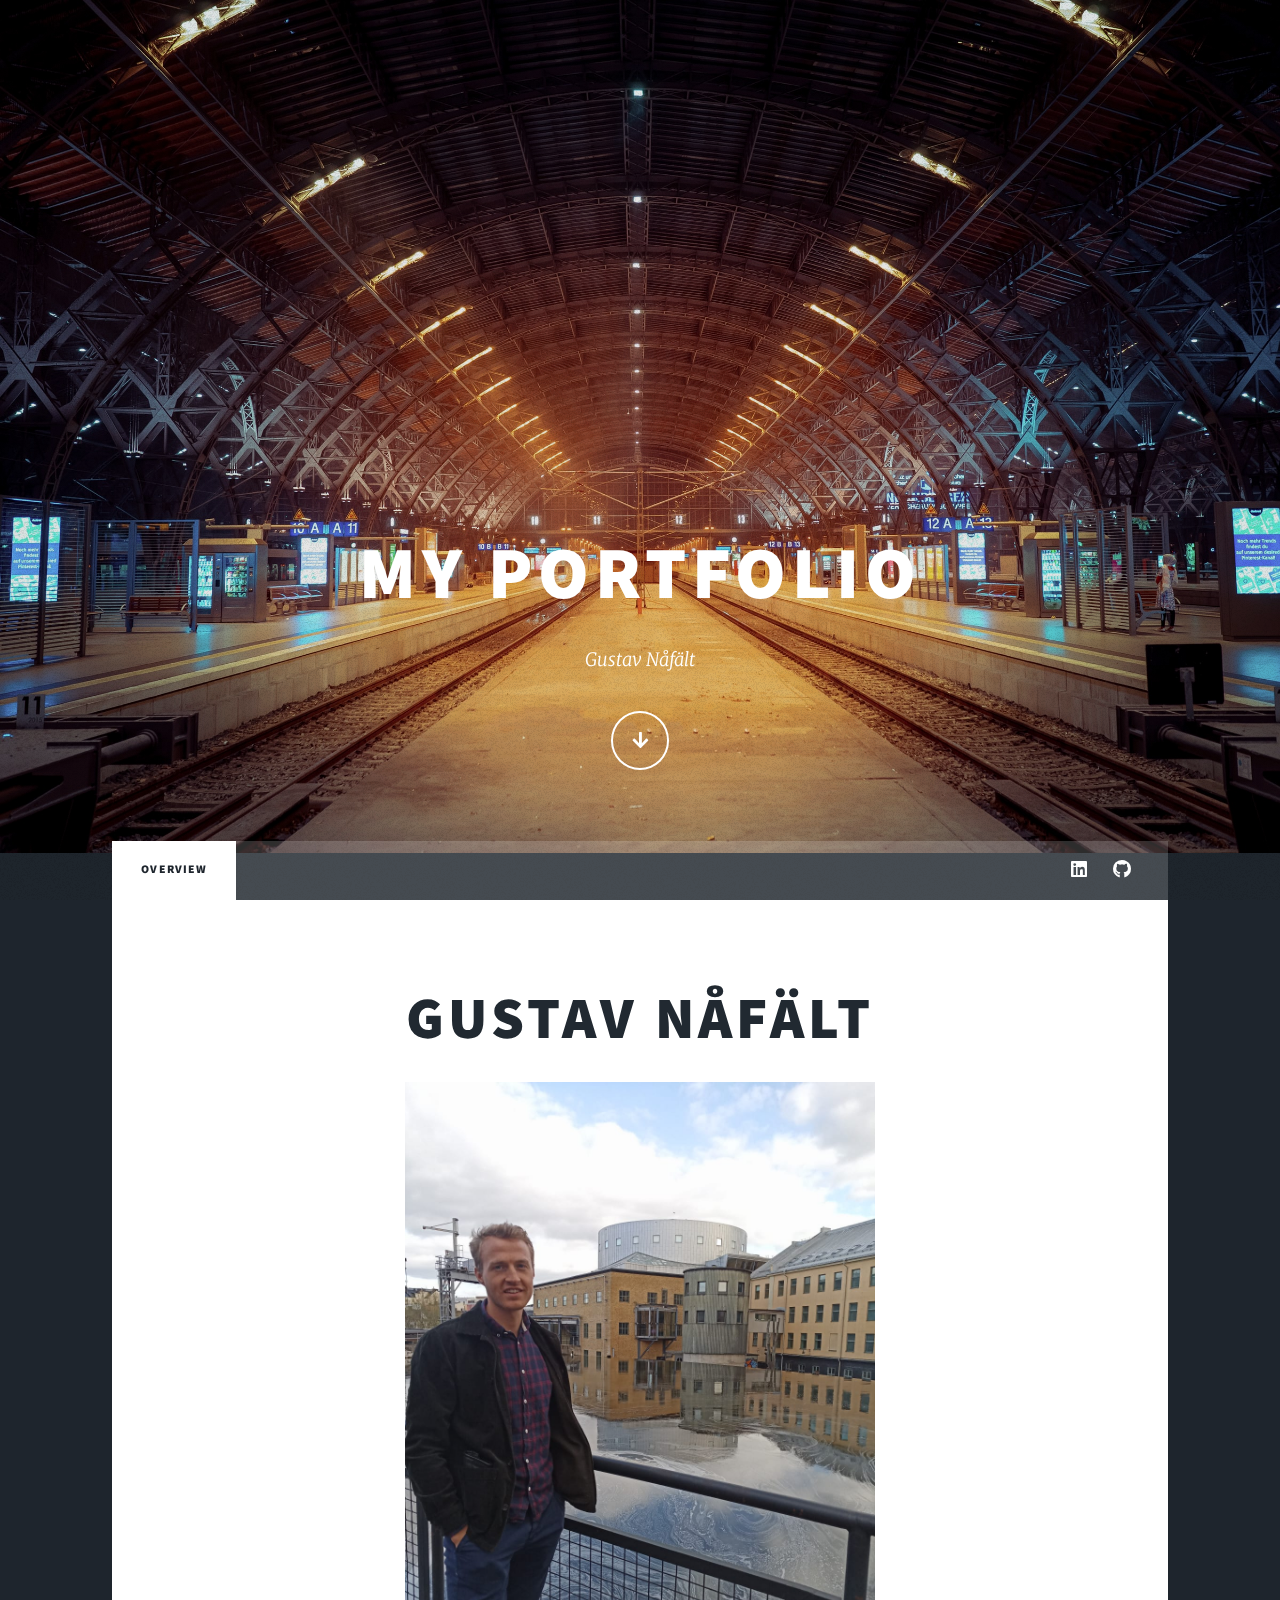
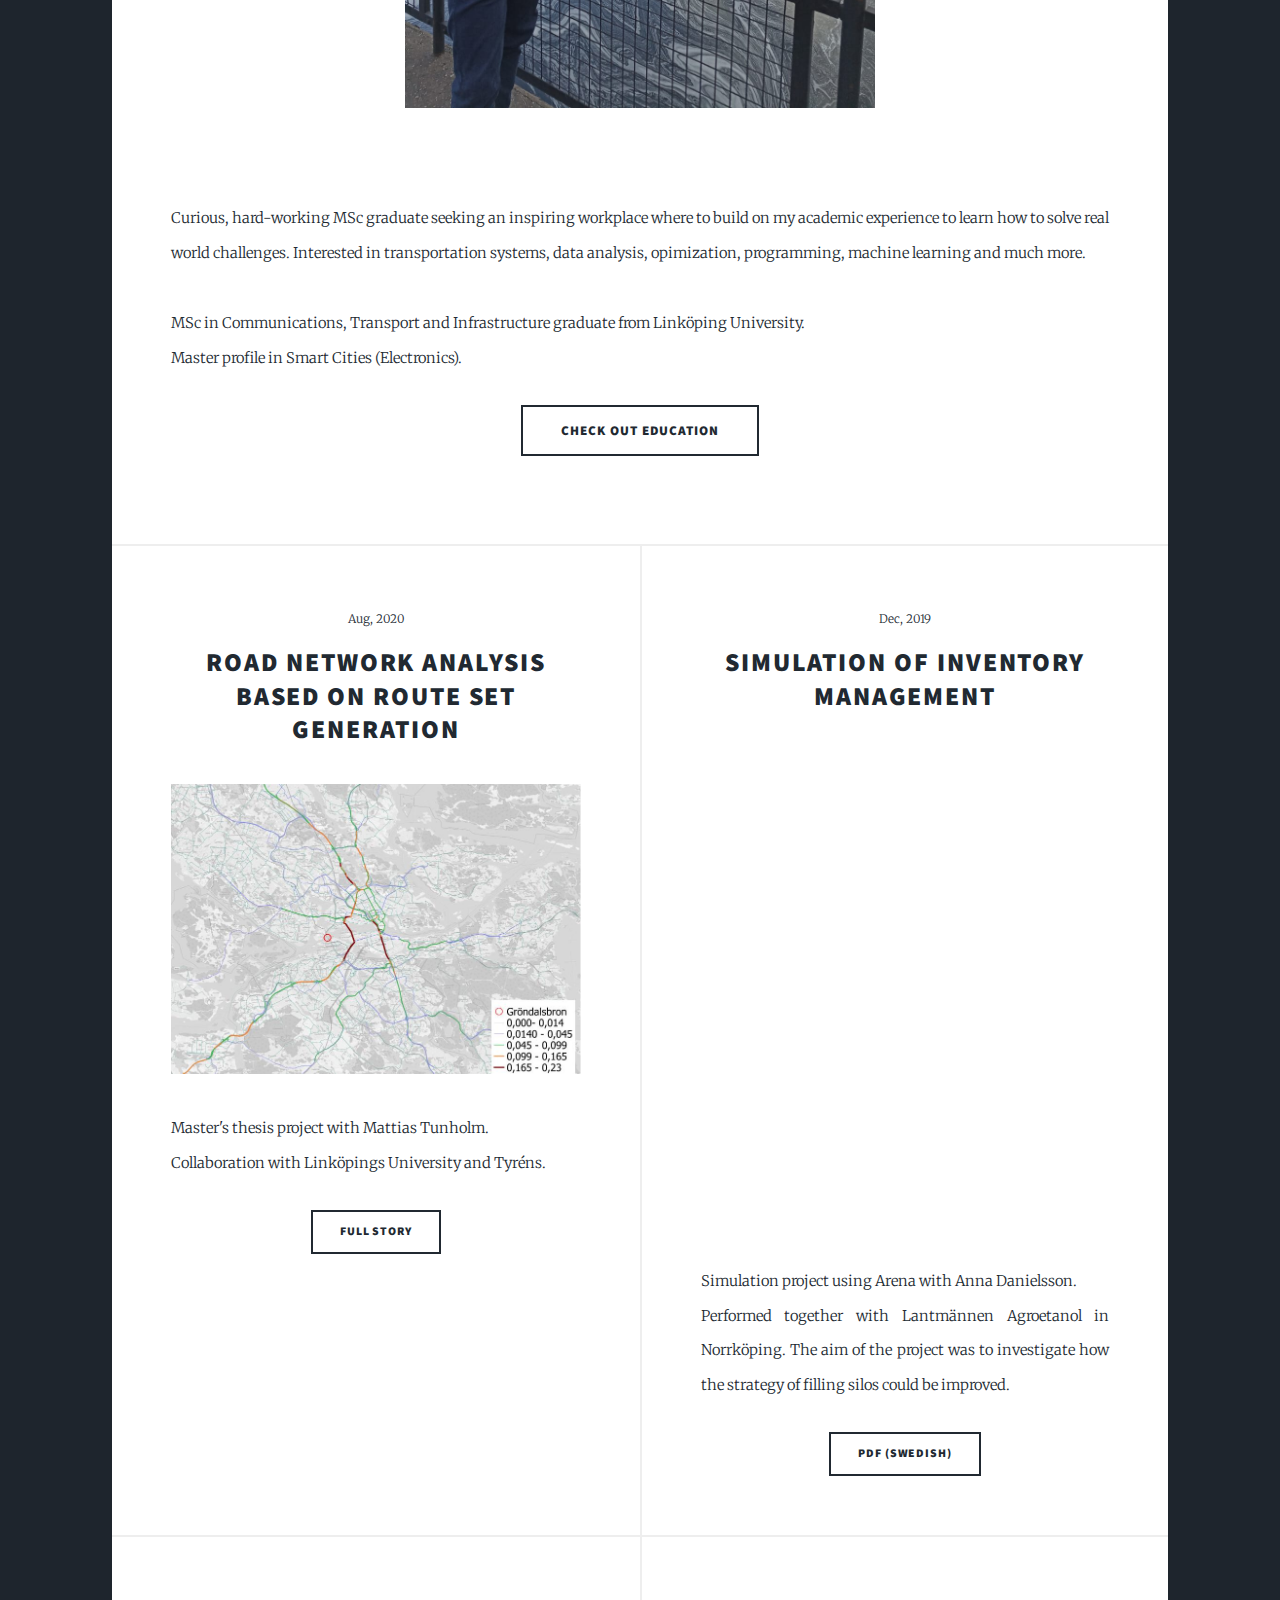
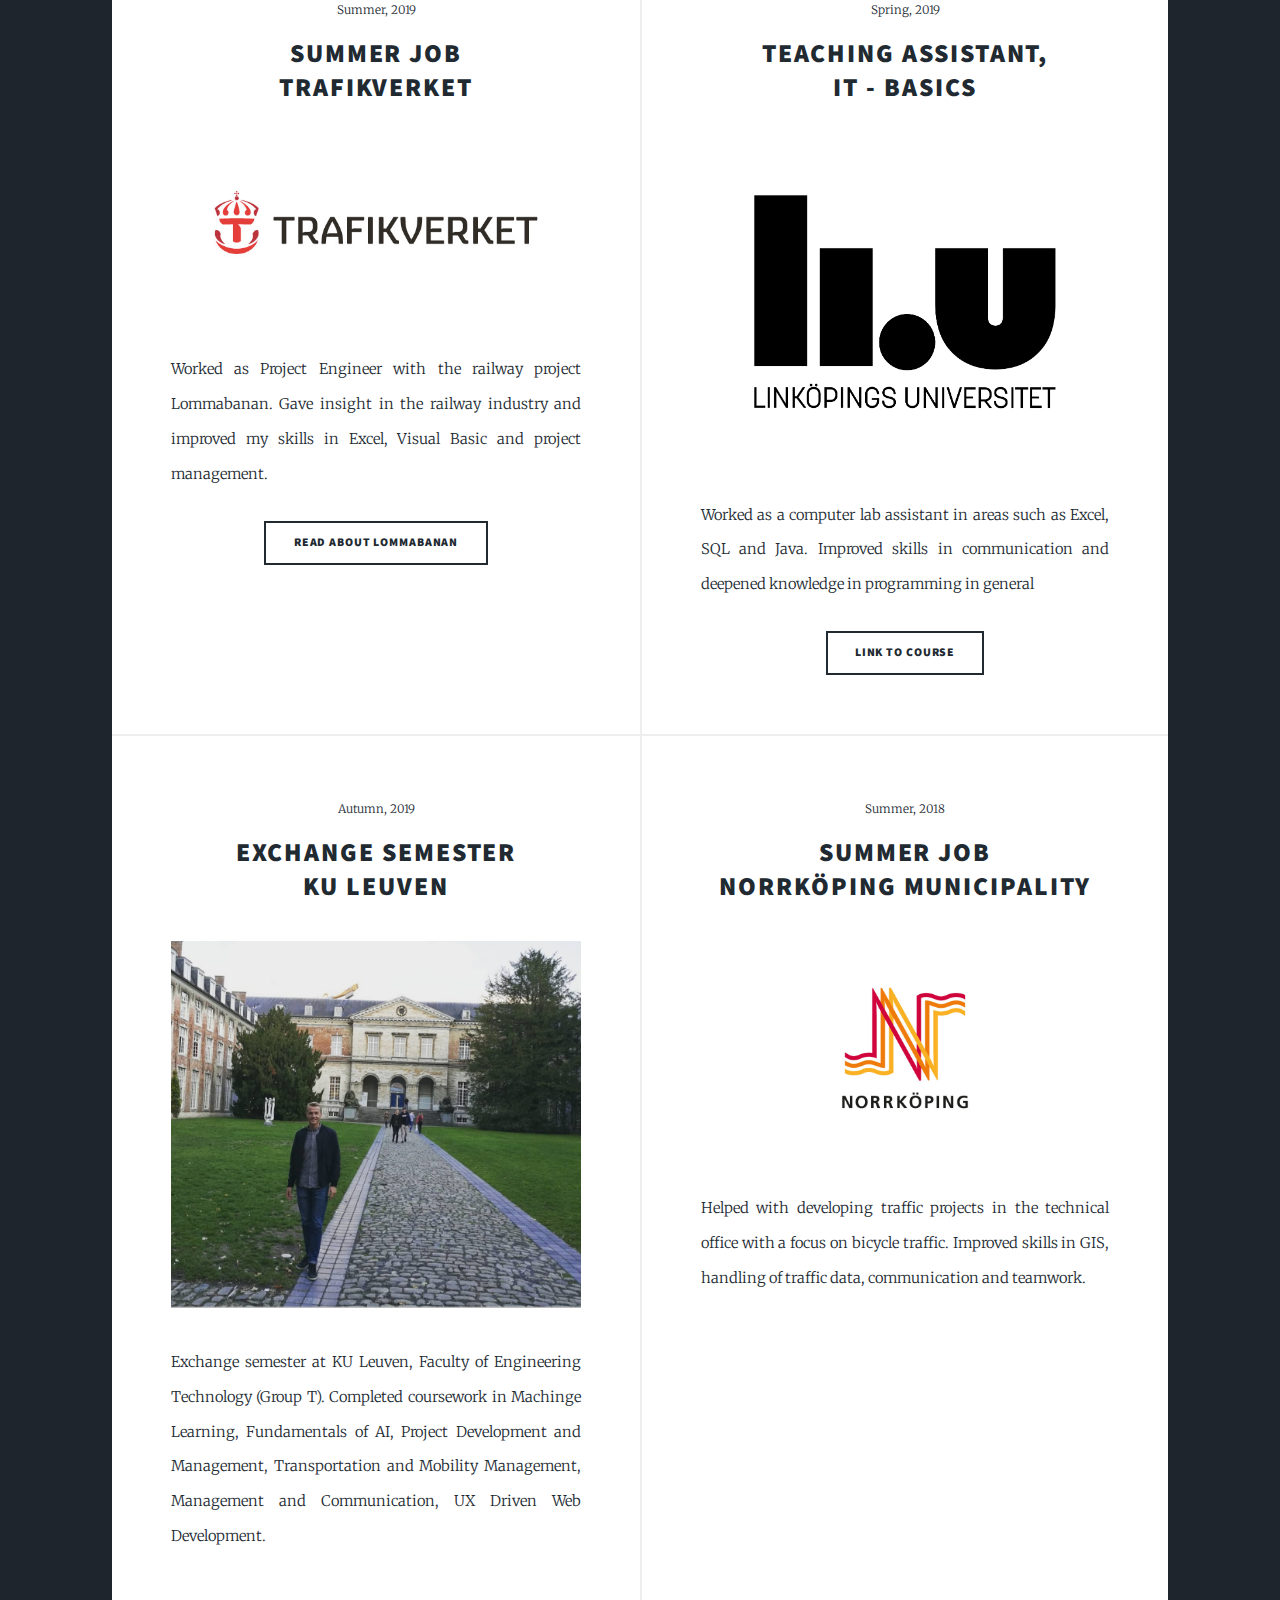
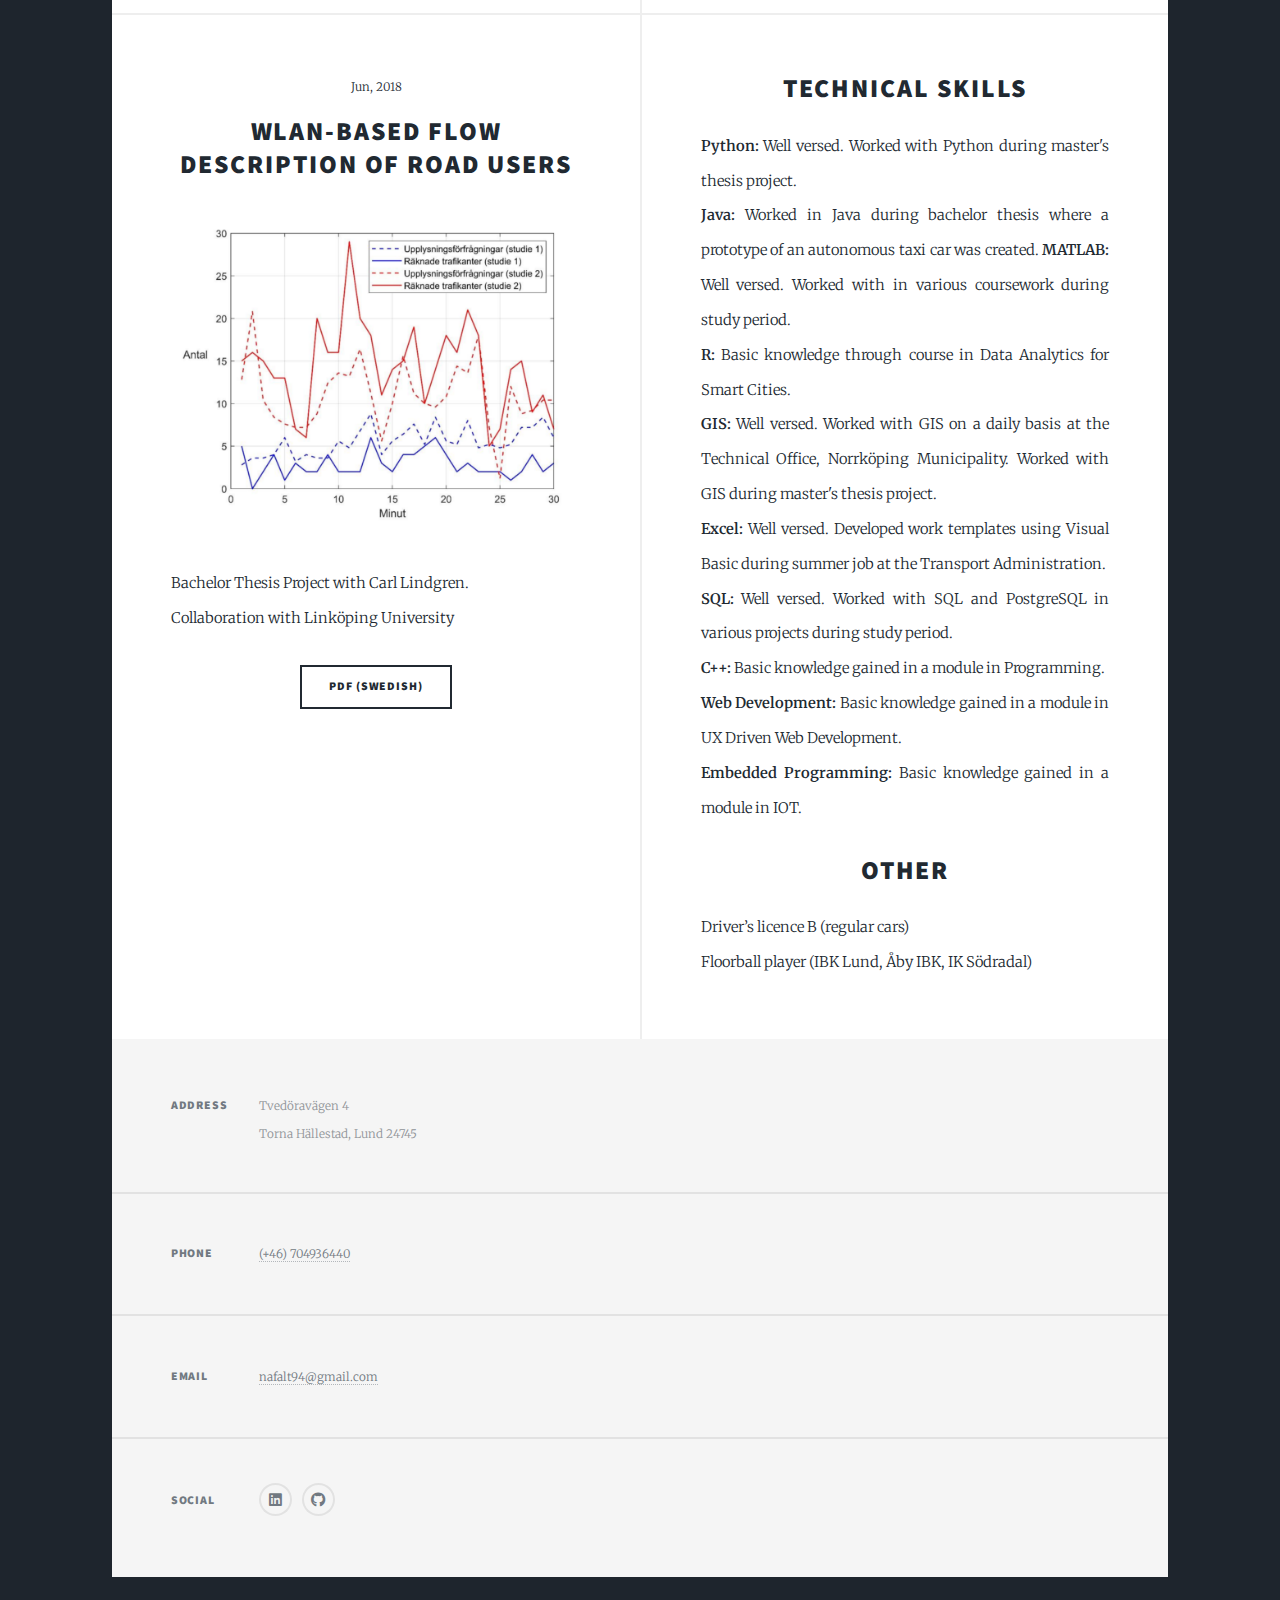
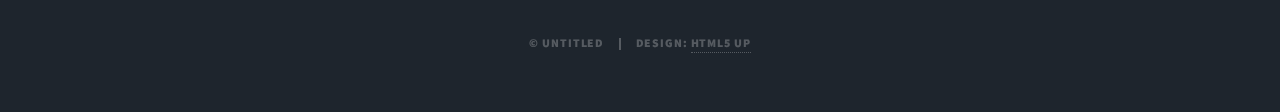
==== commit 74f56edf: "commit" ====
--- a/index.html
+++ b/index.html
@@ -6,7 +6,7 @@
 -->
 <html>
 	<head>
-		<title>Massively by HTML5 UP</title>
+		<title>Gustav Nåfält</title>
 		<meta charset="utf-8" />
 		<meta name="viewport" content="width=device-width, initial-scale=1, user-scalable=no" />
 		<link rel="stylesheet" href="assets/css/main.css" />
@@ -19,8 +19,8 @@
 
 				<!-- Intro -->
 					<div id="intro">
-						<h1>Gustav Nåfält</h1>
-						<p>My projects, strenghts and skills</p>
+						<h1 >My portfolio</h1>
+						<p>Gustav Nåfält</p>
 						<ul class="actions">
 							<li><a href="#header" class="button icon solid solo fa-arrow-down scrolly">Continue</a></li>
 						</ul>
@@ -28,13 +28,13 @@
 
 				<!-- Header -->
 					<header id="header">
-						<a href="index.html" class="logo">Massively</a>
+						<a href="index.html" class="logo">This is Gustav</a>
 					</header>
 
 				<!-- Nav -->
 					<nav id="nav">
 						<ul class="links">
-							<li class="active"><a href="index.html">This is Massively</a></li>
+							<li class="active"><a href="index.html">Overview</a></li>
 						</ul>
 						<ul class="icons">
 							<li><a href="https://www.linkedin.com/in/gustav-nåfält-32716b135" class="icon brands fa-linkedin"><span class="label">Instagram</span></a></li>
@@ -48,91 +48,122 @@
 						<!-- Featured Post -->
 							<article class="post featured">
 								<header class="major">
-									<span class="date">Aug 14, 2020</span>
-									<h2><a href="#">Road Network Analysis based on Route Set Generation</a></h2>
-									<p>Master thesis project performed with Mattias Tunholm <br />
-										a colaboration with Linköpings University and Tyréns</p>
+									<h2><a href="#">Gustav Nåfält</a></h2>
+									<a href="index.html" class="image main"><img src="images/jag_söt.jpg" alt="" /></a>
 								</header>
-								<a href="generic.html" class="image main"><img src="images/small.jpeg" alt="" /></a>
-								<ul class="actions special">
-									<li><a href="generic.html" class="button large">Check it out</a></li>
-								</ul>
+								<p>  <br> 
+									Curious, hard-working MSc graduate seeking an inspiring workplace where to build on my academic 
+									experience to learn how to solve real world challenges.
+									Interested in transportation systems, data analysis, opimization, programming, machine learning and much more. <br/><br/>
+									MSc in Communications, Transport and Infrastructure graduate from Linköping University. <br/>
+									Master profile in Smart Cities (Electronics).</p>
+									<ul class="actions special">
+										<li><a href="https://liu.se/utbildning/program/6ckts" class="button large">Check out education</a></li>
+									</ul>
 							</article>
 
 						<!-- Posts -->
 							<section class="posts">
 								<article>
 									<header>
-										<span class="date">April 24, 2017</span>
-										<h2><a href="#">Sed magna<br />
-										ipsum faucibus</a></h2>
-									</header>
-									<a href="#" class="image fit"><img src="images/pic02.jpg" alt="" /></a>
-									<p>Donec eget ex magna. Interdum et malesuada fames ac ante ipsum primis in faucibus. Pellentesque venenatis dolor imperdiet dolor mattis sagittis magna etiam.</p>
-									<ul class="actions special">
-										<li><a href="#" class="button">Full Story</a></li>
-									</ul>
-								</article>
-								<article>
-									<header>
-										<span class="date">April 22, 2017</span>
-										<h2><a href="#">Primis eget<br />
-										imperdiet lorem</a></h2>
-									</header>
-									<a href="#" class="image fit"><img src="images/pic03.jpg" alt="" /></a>
-									<p>Donec eget ex magna. Interdum et malesuada fames ac ante ipsum primis in faucibus. Pellentesque venenatis dolor imperdiet dolor mattis sagittis magna etiam.</p>
-									<ul class="actions special">
-										<li><a href="#" class="button">Full Story</a></li>
-									</ul>
-								</article>
-								<article>
-									<header>
-										<span class="date">April 18, 2017</span>
-										<h2><a href="#">Ante mattis<br />
-										interdum dolor</a></h2>
-									</header>
-									<a href="#" class="image fit"><img src="images/pic04.jpg" alt="" /></a>
-									<p>Donec eget ex magna. Interdum et malesuada fames ac ante ipsum primis in faucibus. Pellentesque venenatis dolor imperdiet dolor mattis sagittis magna etiam.</p>
-									<ul class="actions special">
-										<li><a href="#" class="button">Full Story</a></li>
-									</ul>
-								</article>
-								<article>
-									<header>
-										<span class="date">April 14, 2017</span>
-										<h2><a href="#">Tempus sed<br />
-										nulla imperdiet</a></h2>
-									</header>
-									<a href="#" class="image fit"><img src="images/pic05.jpg" alt="" /></a>
-									<p>Donec eget ex magna. Interdum et malesuada fames ac ante ipsum primis in faucibus. Pellentesque venenatis dolor imperdiet dolor mattis sagittis magna etiam.</p>
-									<ul class="actions special">
-										<li><a href="#" class="button">Full Story</a></li>
-									</ul>
-								</article>
-								<article>
-									<header>
-										<span class="date">April 11, 2017</span>
-										<h2><a href="#">Odio magna<br />
-										sed consectetur</a></h2>
-									</header>
-									<a href="#" class="image fit"><img src="images/pic06.jpg" alt="" /></a>
-									<p>Donec eget ex magna. Interdum et malesuada fames ac ante ipsum primis in faucibus. Pellentesque venenatis dolor imperdiet dolor mattis sagittis magna etiam.</p>
-									<ul class="actions special">
-										<li><a href="#" class="button">Full Story</a></li>
-									</ul>
-								</article>
-								<article>
-									<header>
-										<span class="date">April 7, 2017</span>
-										<h2><a href="#">Augue lorem<br />
-										primis vestibulum</a></h2>
-									</header>
-									<a href="#" class="image fit"><img src="images/pic07.jpg" alt="" /></a>
-									<p>Donec eget ex magna. Interdum et malesuada fames ac ante ipsum primis in faucibus. Pellentesque venenatis dolor imperdiet dolor mattis sagittis magna etiam.</p>
-									<ul class="actions special">
-										<li><a href="#" class="button">Full Story</a></li>
-									</ul>
-								</article>
+										<span class="date">Aug, 2020</span>
+										<h2><a href="master_thesis.html">Road Network Analysis based on Route Set Generation</a></h2>
+									</header>
+									<a href="#" class="image fit"><img src="images/small.jpeg" alt="" /></a>
+									<p>Master's thesis project with Mattias Tunholm. <br />
+										Collaboration with Linköpings University and Tyréns.</p></p>
+									<ul class="actions special">
+										<li><a href="master_thesis.html" class="button">Full Story</a></li>
+									</ul>
+								</article>
+								<article>
+									<header>
+										<span class="date">Dec, 2019</span>
+										<h2><a href="#">Simulation of Inventory Management</a></h2>
+									</header>
+									<iframe width="620" height="515" src="https://www.youtube.com/embed/vw1c7dbGaZw"> </iframe>
+									<p>Simulation project using Arena with Anna Danielsson. <br />
+										Performed together with Lantmännen Agroetanol in Norrköping. The aim of the project was to investigate how the strategy of filling silos could be improved. </p>
+									<ul class="actions special">
+										<li><a href="pdfs/Slutrapport_Anna Danielsson och Gustav Nåfält.pdf" class="button">PDF (Swedish)</a></li>
+									</ul>
+									</article>
+								<article>
+									<header>
+										<span class="date">Summer, 2019</span>
+										<h2><a href="#">Summer Job <br/> Trafikverket</a></h2>
+									</header>
+									<a href="#" class="image fit" ><img src="images/trv_logo.jpg" alt=""  /></a>
+									<p>Worked as Project Engineer with the railway project Lommabanan. Gave insight in the railway industry and improved my skills in Excel, Visual Basic and project management.</p>
+									<ul class="actions special">
+										<li><a href="https://www.trafikverket.se/nara-dig/skane/vi-bygger-och-forbattrar/Lommabanan/" class="button">Read About Lommabanan</a></li>
+									</ul>
+								</article>
+								<article>
+									<header>
+										<span class="date">Spring, 2019</span>
+										<h2><a href="#">Teaching assistant, <br/> IT - basics</a></h2>
+									</header>
+									<a href="#" class="image fit" ><img src="images/LiU_logo.png" alt=""  /></a>
+									<p>Worked as a computer lab assistant in areas such as Excel, SQL and Java. Improved skills in communication and deepened knowledge in programming in general</p>
+									<ul class="actions special">
+										<li><a href="https://liu.se/studieinfo/kurs/tnsl04/vt-2018" class="button">Link to course</a></li>
+									</ul>
+								</article>
+								<article>
+									<header>
+										<span class="date">Autumn, 2019</span>
+										<h2><a href="#">Exchange Semester <br/> KU Leuven </a></h2>
+									</header>
+									<a href="#" class="image fit" ><img src="images/leuven.jpg" alt=""  /></a>
+									<p>Exchange semester at KU Leuven, Faculty of Engineering Technology (Group T). Completed coursework in Machinge Learning,
+										 Fundamentals of AI, Project Development and Management, Transportation and Mobility Management, Management and Communication, UX Driven Web Development. </p>
+								</article>
+								<article>
+									<header>
+										<span class="date">Summer, 2018</span>
+										<h2><a href="#">Summer job <br/> Norrköping Municipality</a></h2>
+									</header>
+									<a href="#" class="image fit" ><img src="images/nkpg_logo.jpg" alt=""  /></a>
+									<p>Helped with developing traffic projects in the technical office with a focus on bicycle traffic. Improved skills in GIS, handling of traffic data, communication and teamwork.</p>
+									
+								</article>
+								<article>
+									<header>
+										<span class="date">Jun, 2018</span>
+										<h2><a href="#">WLAN-based flow description of road users</a></h2>
+									</header>
+									<a href="#" class="image fit"><img src="images/bild_wlan.PNG" alt="" /></a>
+									<p>Bachelor Thesis Project with Carl Lindgren.</br>
+									Collaboration with Linköping University </p>
+									<ul class="actions special">
+										<li><a href="pdfs/WLAN-baserad flödesbeskrivning av vägtrafikanter.pdf" class="button">PDF (Swedish)</a></li>
+									</ul>
+								</article>
+								<article>
+									<header>
+										<h2><a href="#">Technical Skills</a></h2>
+									</header>
+									
+										<p><b>Python:</b> Well versed. Worked with Python during master's thesis project.  <br/>
+										<b>Java:</b> Worked in Java during bachelor thesis where a prototype of an autonomous taxi car was created. 
+										<b>MATLAB:</b> Well versed. Worked with in various coursework during study period. <br/>
+										<b>R:</b> Basic knowledge through course in Data Analytics for Smart Cities. <br/>
+										<b>GIS:</b> Well versed. Worked with GIS on a daily basis at the Technical Office, Norrköping Municipality. Worked with GIS during master's thesis project. <br/>
+										<b>Excel:</b> Well versed. Developed work templates using Visual Basic during summer job at the Transport Administration.  <br/>
+										<b>SQL:</b> Well versed. Worked with SQL and PostgreSQL in various projects during study period.<br/>
+										<b>C++:</b> Basic knowledge gained in a module in Programming.<br/>
+										<b>Web Development:</b> Basic knowledge gained in a module in UX Driven Web Development. <br/>
+										<b>Embedded Programming:</b> Basic knowledge gained in a module in IOT.		
+										</p>
+									
+										<header>
+										<h2><a href="#">Other</a></h2>
+									</header>
+									<p>Driver’s licence B (regular cars) </br>
+									Floorball player (IBK Lund, Åby IBK, IK Södradal) </p>
+								</article>
+								
 							</section>
 
 						<!-- Footer -->
@@ -145,22 +176,22 @@
 						<section class="split contact">
 							<section class="alt">
 								<h3>Address</h3>
-								<p>1234 Somewhere Road #87257<br />
-								Nashville, TN 00000-0000</p>
+								<p>Tvedöravägen 4<br />
+								Torna Hällestad, Lund 24745 </p>
 							</section>
 							<section>
 								<h3>Phone</h3>
-								<p><a href="#">(000) 000-0000</a></p>
+								<p><a href="#">(+46) 704936440</a></p>
 							</section>
 							<section>
 								<h3>Email</h3>
-								<p><a href="#">info@untitled.tld</a></p>
+								<p><a href="#">nafalt94@gmail.com</a></p>
 							</section>
 							<section>
 								<h3>Social</h3>
 								<ul class="icons alt">
-									<li><a href="#" class="icon brands alt fa-instagram"><span class="label">Instagram</span></a></li>
-									<li><a href="#" class="icon brands alt fa-github"><span class="label">GitHub</span></a></li>
+									<li><a href="https://www.linkedin.com/in/gustav-nåfält-32716b135" class="icon brands fa-linkedin"><span class="label">Instagram</span></a></li>
+							<li><a href="https://github.com/nafalt94" class="icon brands fa-github"><span class="label">GitHub</span></a></li>
 								</ul>
 							</section>
 						</section>
--- a/assets/css/main.css
+++ b/assets/css/main.css
@@ -1,10 +1,10 @@
 @import url(fontawesome-all.min.css);
 @import url("https://fonts.googleapis.com/css?family=Merriweather:300,700,300italic,700italic|Source+Sans+Pro:900");
 
-/*
-	Massively by HTML5 UP
-	html5up.net | @ajlkn
-	Free for personal and commercial use under the CCA 3.0 license (html5up.net/license)
+/*
+	Massively by HTML5 UP
+	html5up.net | @ajlkn
+	Free for personal and commercial use under the CCA 3.0 license (html5up.net/license)
 */
 
 html, body, div, span, applet, object,
@@ -2634,8 +2634,8 @@
 
 		.image.main {
 			display: block;
-			margin: 4rem 0;
-			width: 100%;
+			margin: auto;
+			width: 50%;
 		}
 
 			.image.main:first-child {
@@ -3234,7 +3234,7 @@
 			width: 100%;
 			height: 100%;
 			background-color: #212931;
-			background-image: url("../../images/overlay.png"), linear-gradient(0deg, rgba(0, 0, 0, 0.1), rgba(0, 0, 0, 0.1)), url("../../images/bg.jpg");
+			background-image: url("../../images/overlay.png"), linear-gradient(0deg, rgba(0, 0, 0, 0.1), rgba(0, 0, 0, 0.1)), url("../../images/bgg.jpg");
 			background-size: auto,								auto,														100% auto;
 			background-position: center,								center,														top center;
 			background-repeat: repeat,								no-repeat,													no-repeat;
--- a/assets/css/noscript.css
+++ b/assets/css/noscript.css
@@ -1,16 +1,16 @@
 @import url(font-awesome.min.css);
 
-/*
-	Massively by HTML5 UP
-	html5up.net | @ajlkn
-	Free for personal and commercial use under the CCA 3.0 license (html5up.net/license)
+/*
+	Massively by HTML5 UP
+	html5up.net | @ajlkn
+	Free for personal and commercial use under the CCA 3.0 license (html5up.net/license)
 */
 
 /* Wrapper */
 
 	#wrapper {
 		background-color: #212931;
-		background-image: url("../../images/overlay.png"), linear-gradient(0deg, rgba(0, 0, 0, 0.1), rgba(0, 0, 0, 0.1)), url("../../images/bg.jpg");
+		background-image: url("../../images/overlay.png"), linear-gradient(0deg, rgba(0, 0, 0, 0.1), rgba(0, 0, 0, 0.1)), url("../../images/bgg.jpg");
 		background-size: auto,								auto,														100% auto;
 		background-position: center,								center,														top center;
 		background-repeat: repeat,								no-repeat,													no-repeat;
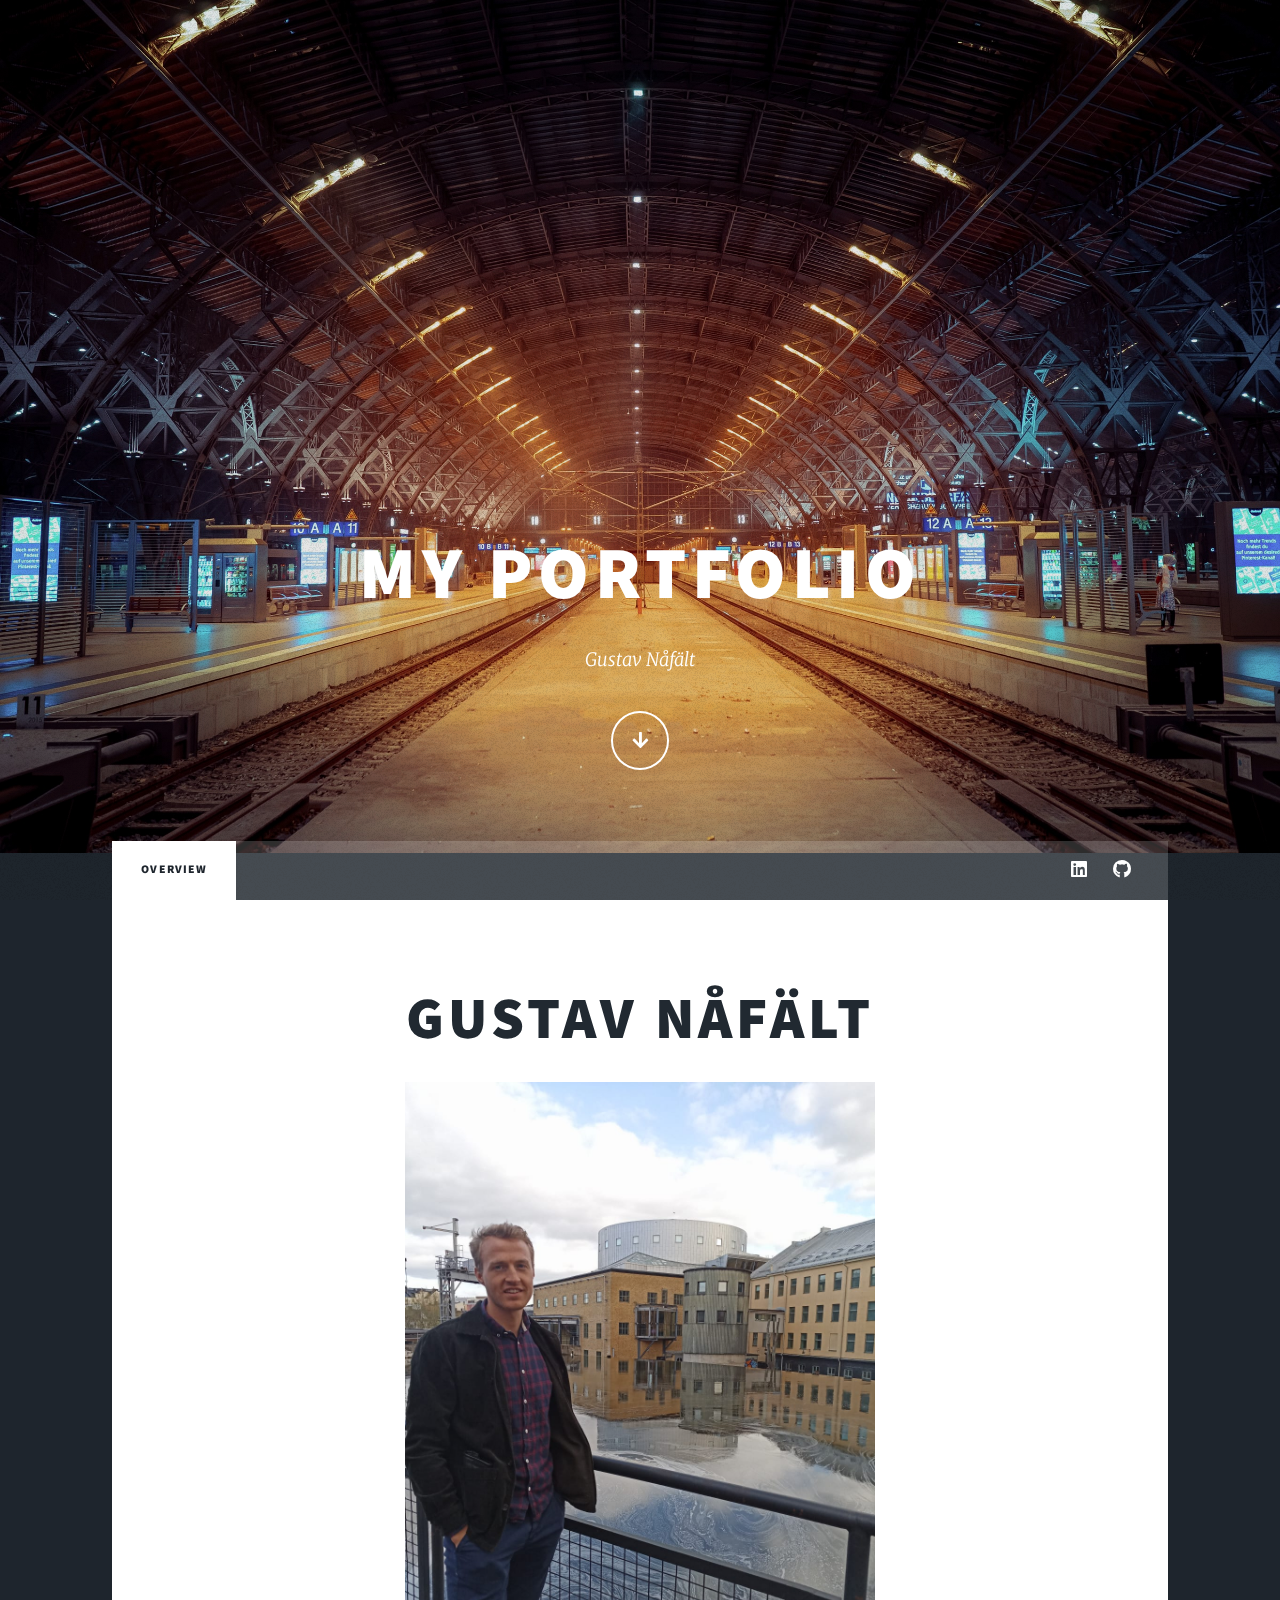
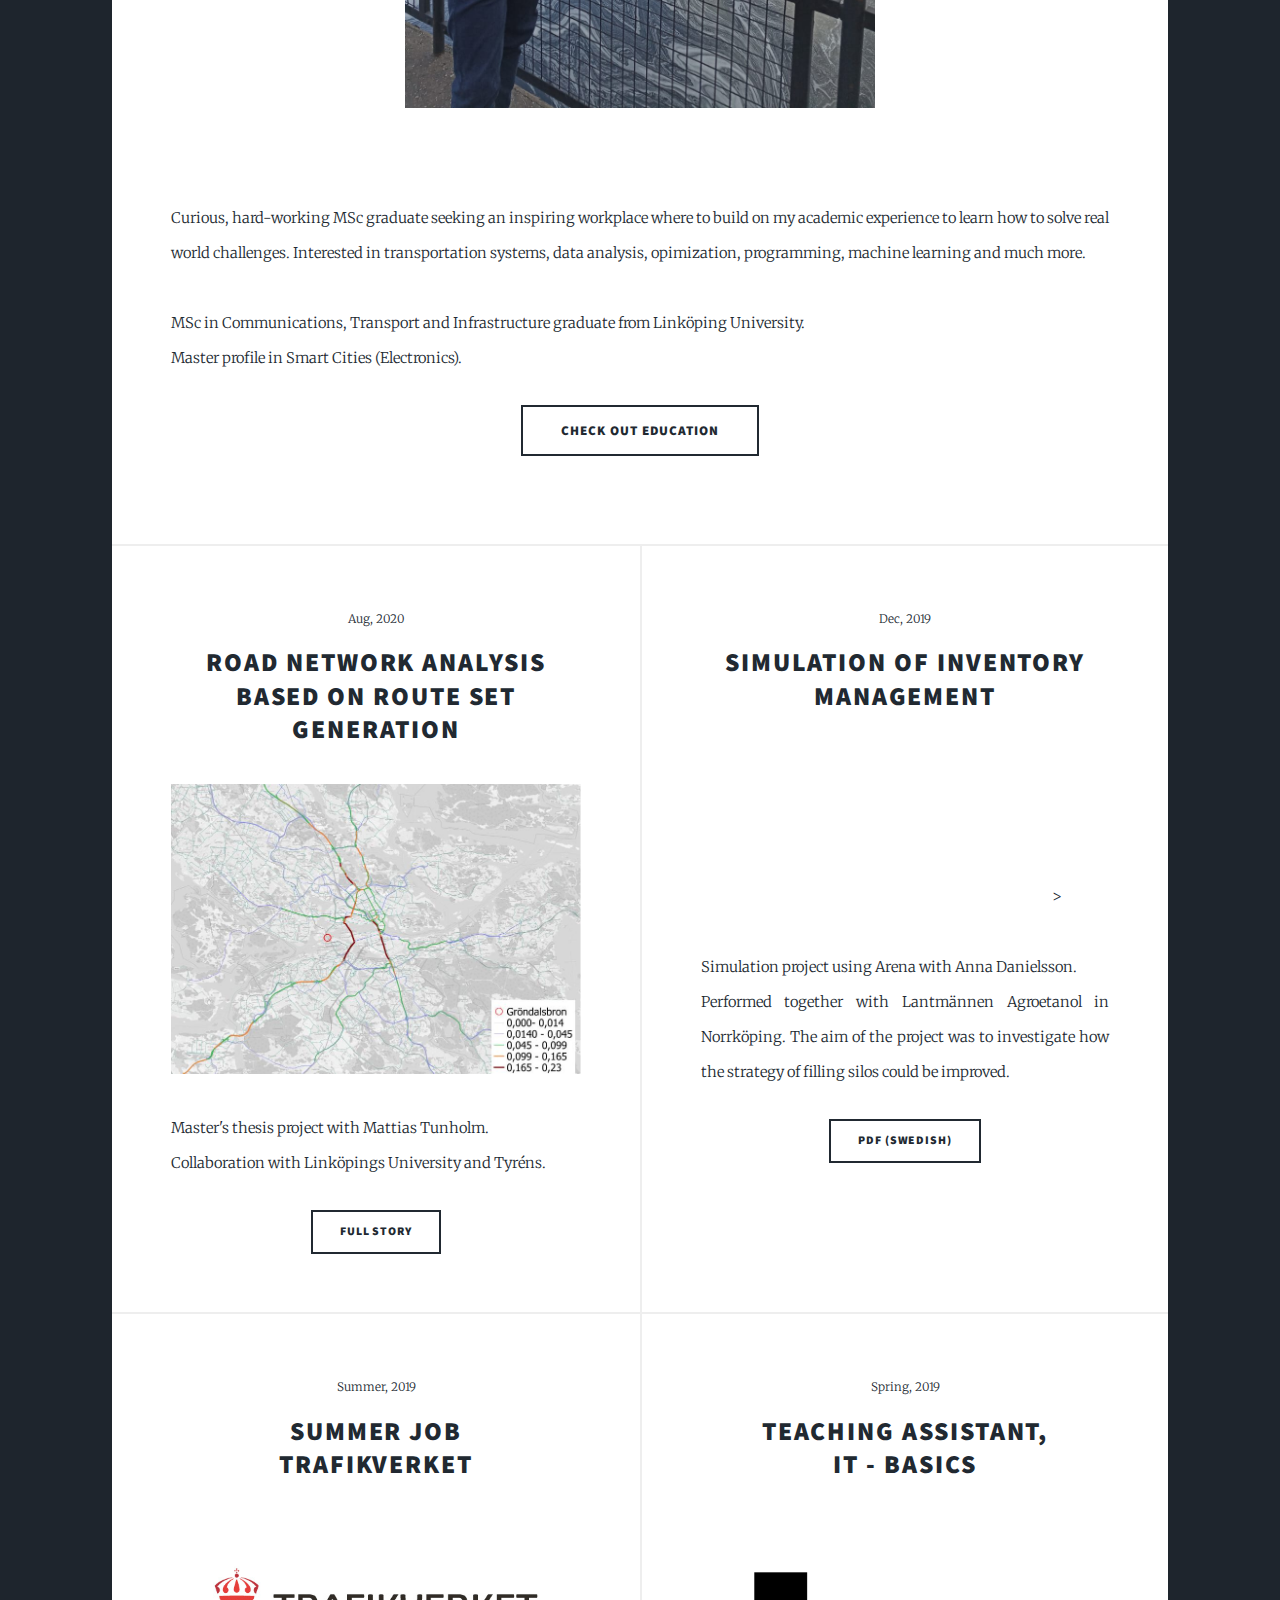
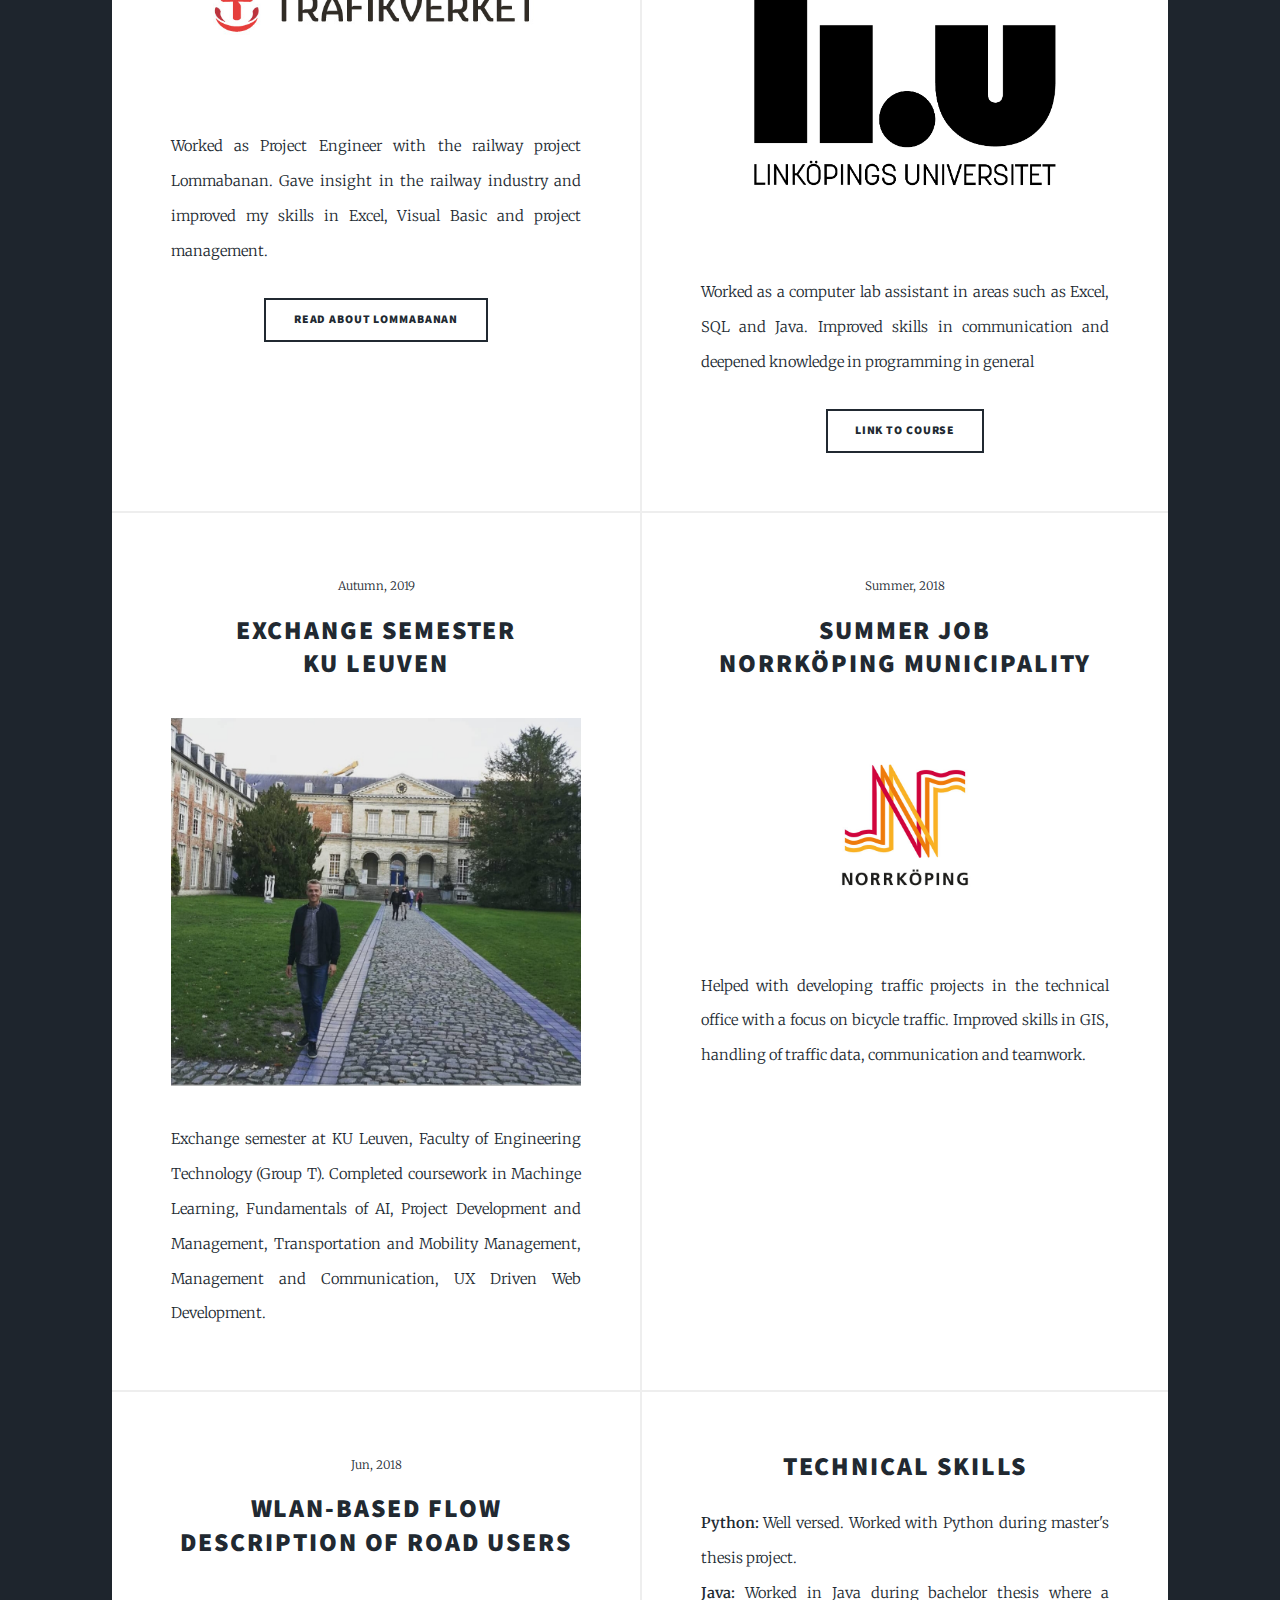
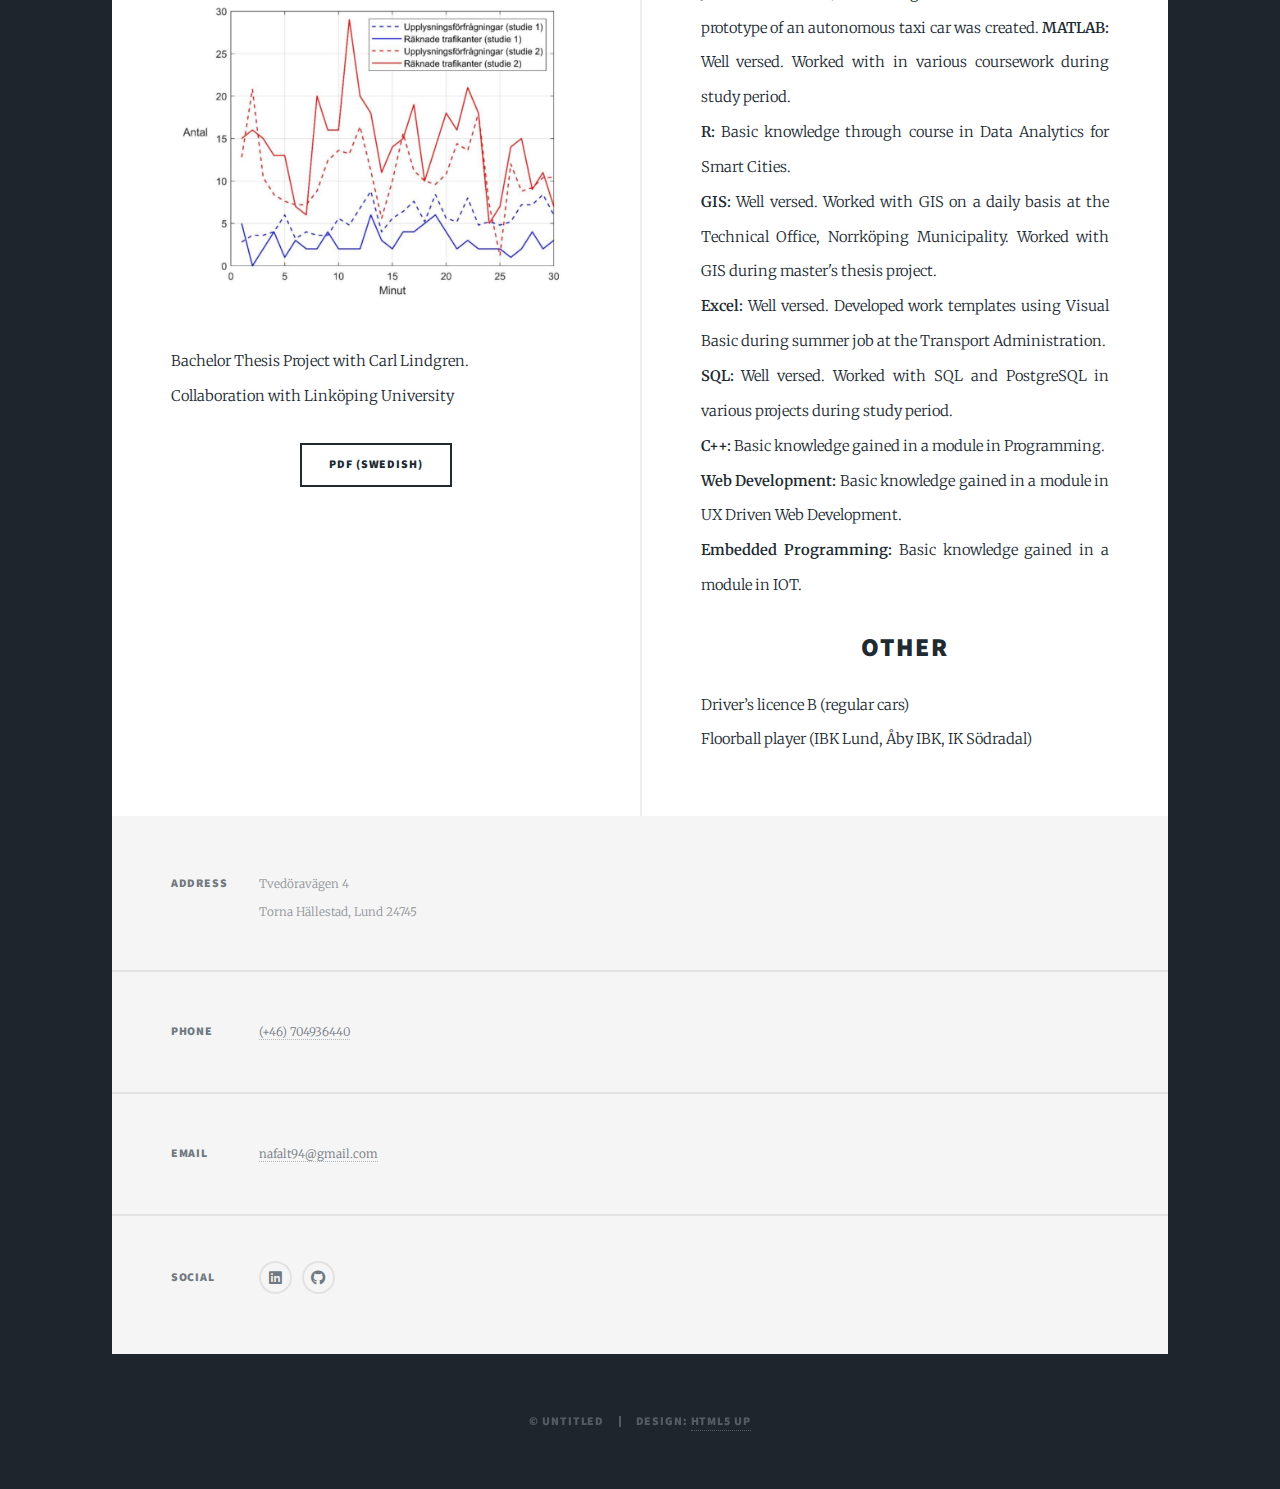
==== commit 97fb6444: "fixat yt video" ====
--- a/index.html
+++ b/index.html
@@ -81,7 +81,7 @@
 										<span class="date">Dec, 2019</span>
 										<h2><a href="#">Simulation of Inventory Management</a></h2>
 									</header>
-									<iframe width="620" height="515" src="https://www.youtube.com/embed/vw1c7dbGaZw"> </iframe>
+									<a href="#" class="image fit"><iframe  src="https://www.youtube.com/embed/vw1c7dbGaZw"> </iframe> ></a>
 									<p>Simulation project using Arena with Anna Danielsson. <br />
 										Performed together with Lantmännen Agroetanol in Norrköping. The aim of the project was to investigate how the strategy of filling silos could be improved. </p>
 									<ul class="actions special">
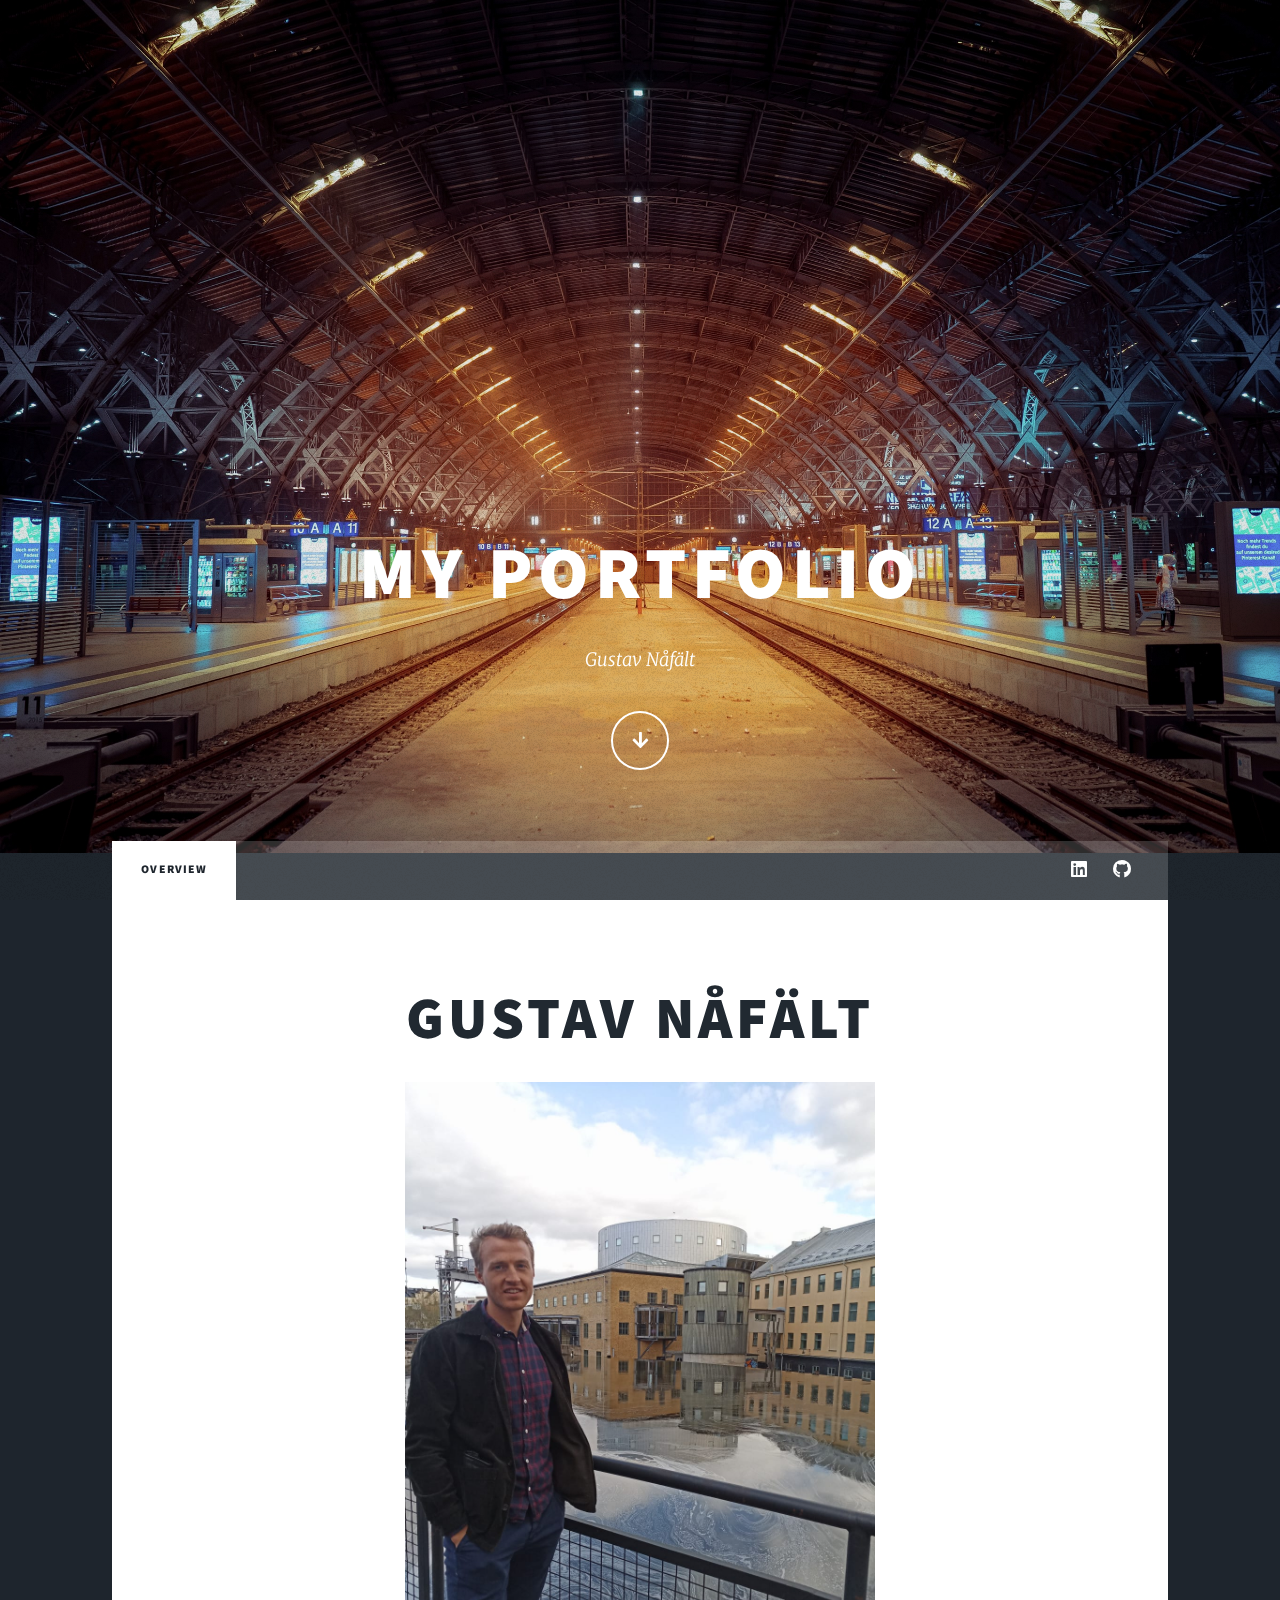
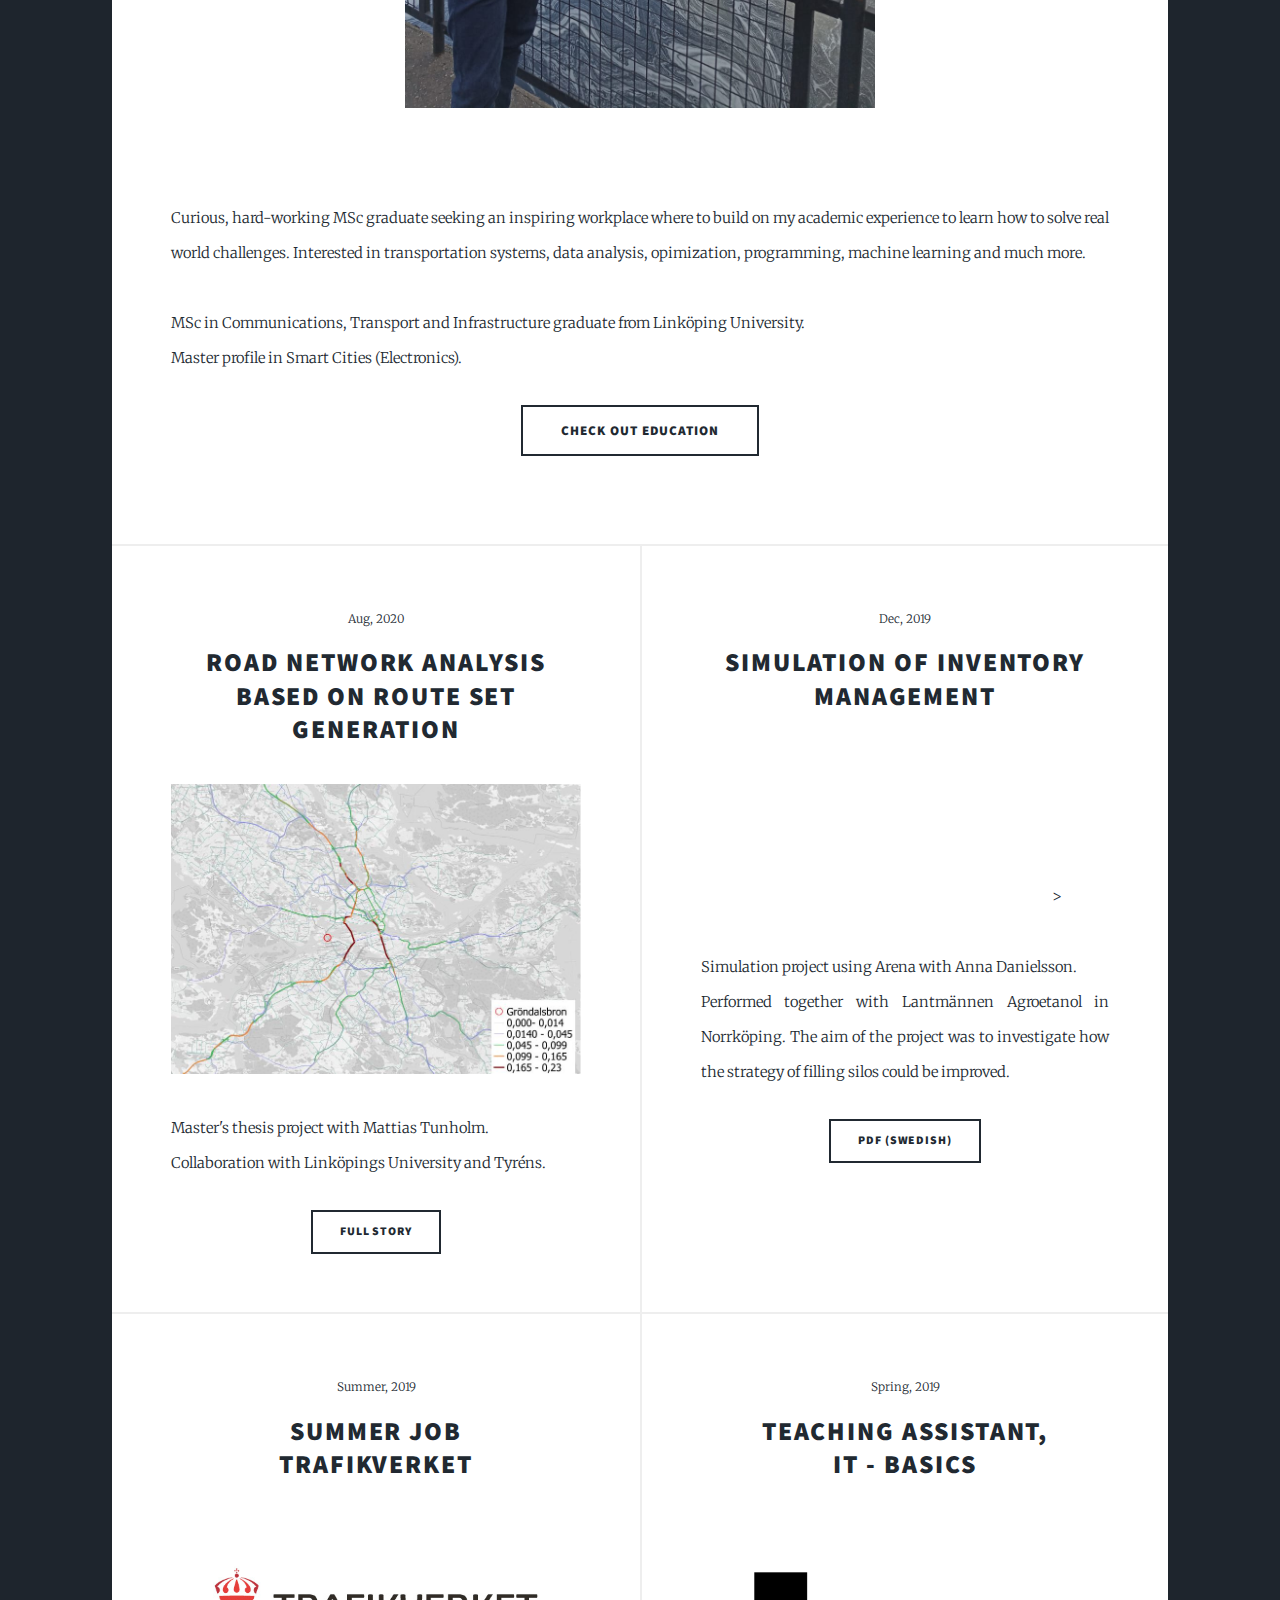
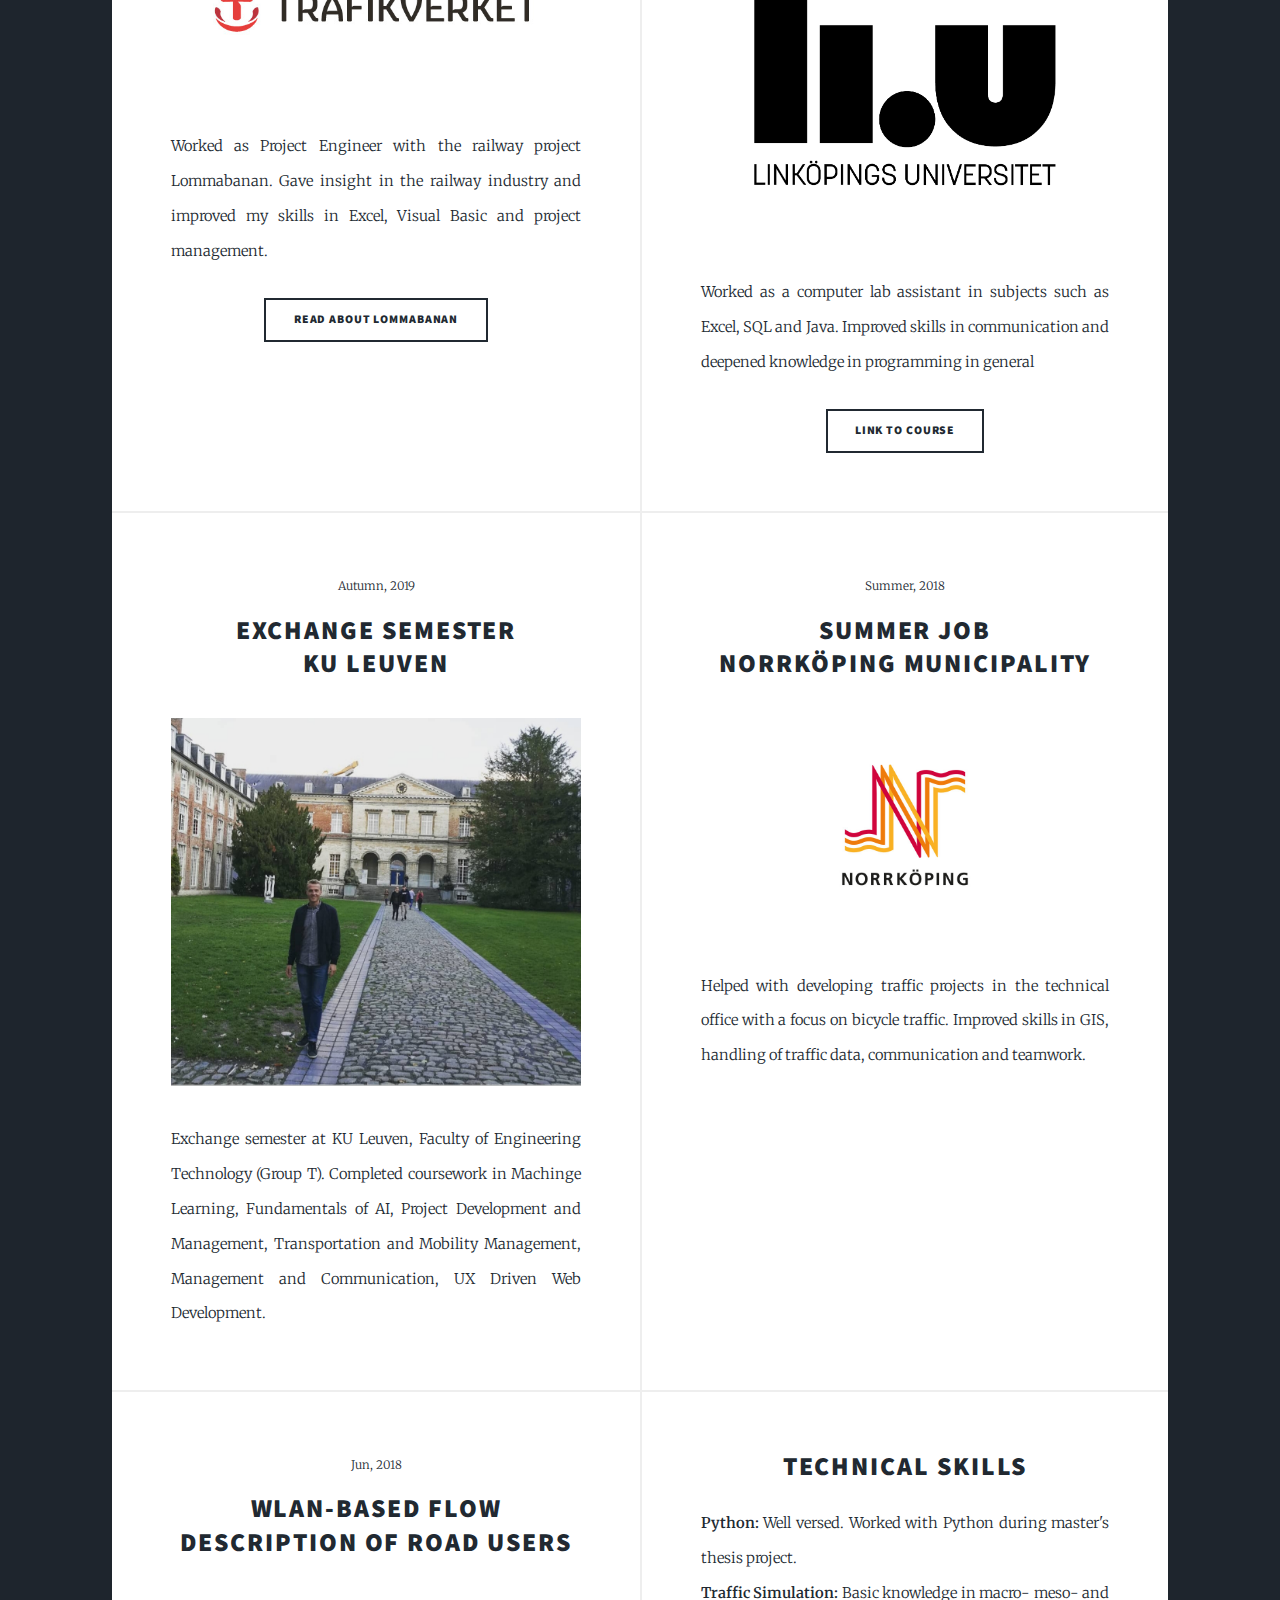
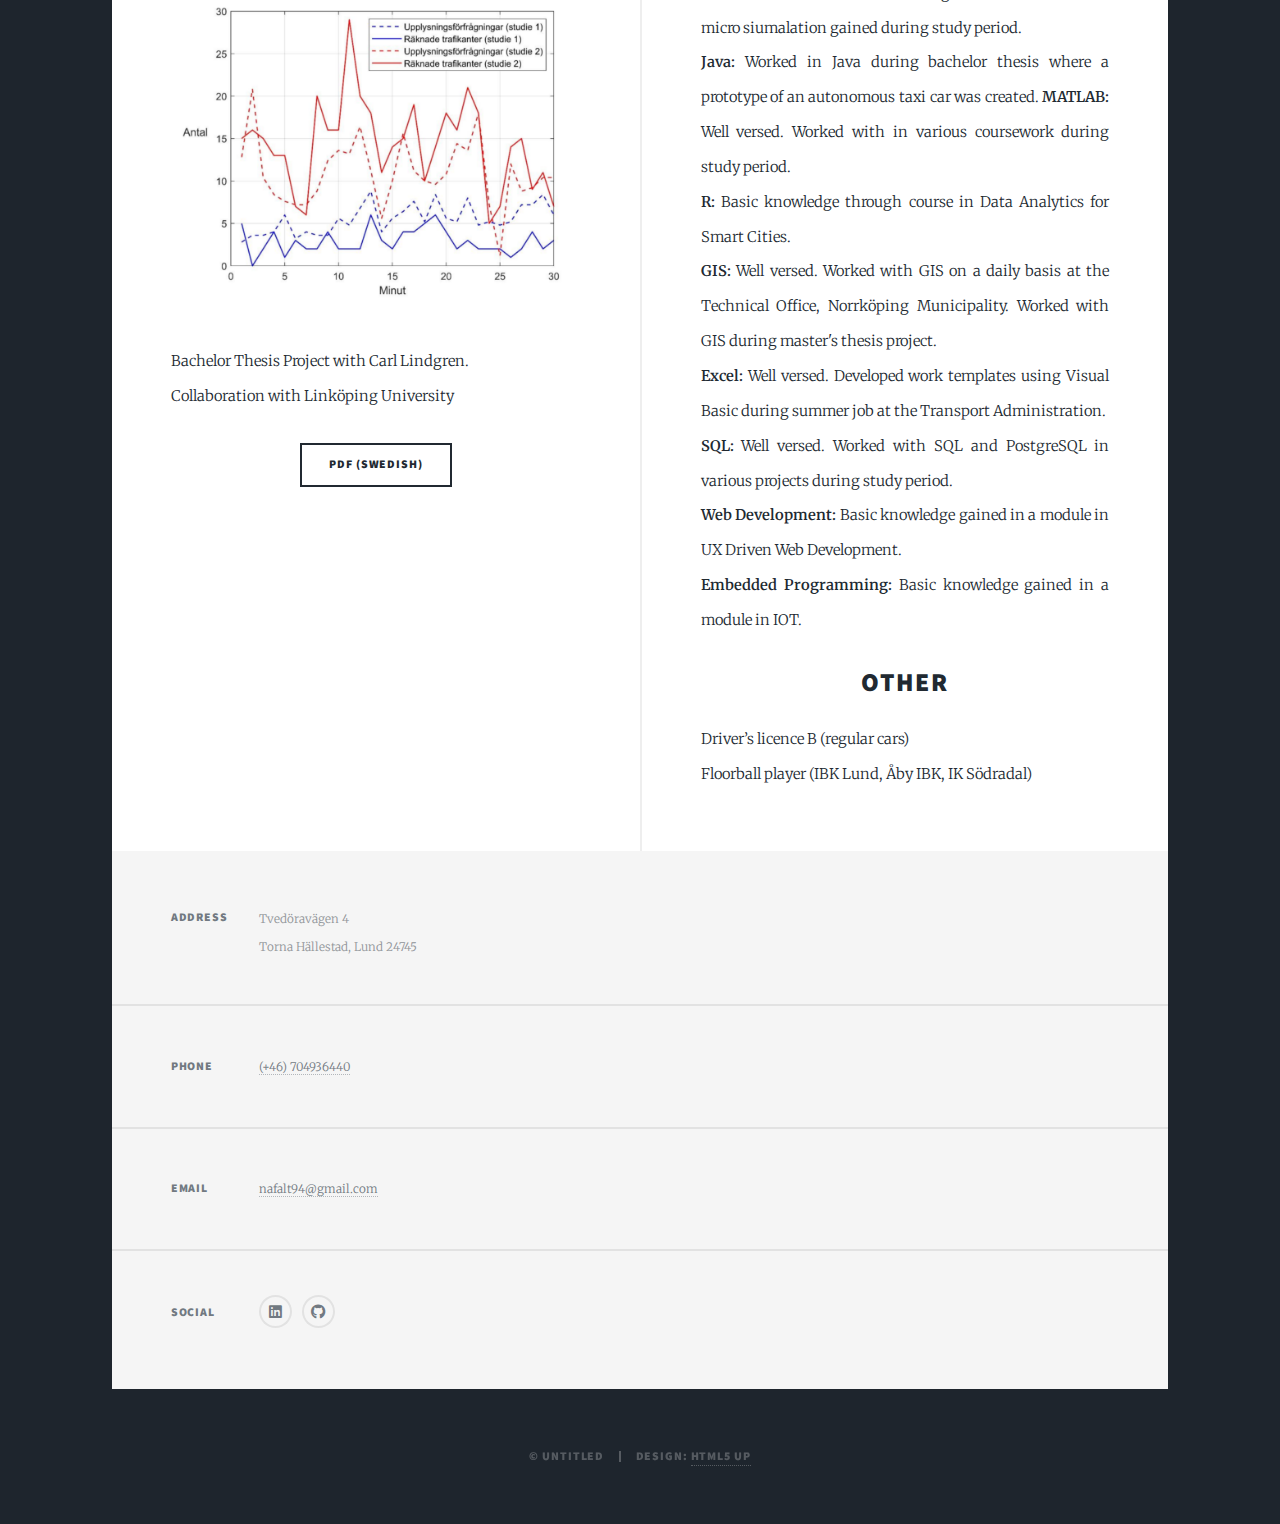
==== commit cd0f2387: "lite uppdateringar" ====
--- a/index.html
+++ b/index.html
@@ -105,7 +105,7 @@
 										<h2><a href="#">Teaching assistant, <br/> IT - basics</a></h2>
 									</header>
 									<a href="#" class="image fit" ><img src="images/LiU_logo.png" alt=""  /></a>
-									<p>Worked as a computer lab assistant in areas such as Excel, SQL and Java. Improved skills in communication and deepened knowledge in programming in general</p>
+									<p>Worked as a computer lab assistant in subjects such as Excel, SQL and Java. Improved skills in communication and deepened knowledge in programming in general</p>
 									<ul class="actions special">
 										<li><a href="https://liu.se/studieinfo/kurs/tnsl04/vt-2018" class="button">Link to course</a></li>
 									</ul>
@@ -146,13 +146,13 @@
 									</header>
 									
 										<p><b>Python:</b> Well versed. Worked with Python during master's thesis project.  <br/>
+										<b>Traffic  Simulation:</b> Basic knowledge in macro- meso- and micro siumalation gained during study period.<br/>
 										<b>Java:</b> Worked in Java during bachelor thesis where a prototype of an autonomous taxi car was created. 
 										<b>MATLAB:</b> Well versed. Worked with in various coursework during study period. <br/>
 										<b>R:</b> Basic knowledge through course in Data Analytics for Smart Cities. <br/>
 										<b>GIS:</b> Well versed. Worked with GIS on a daily basis at the Technical Office, Norrköping Municipality. Worked with GIS during master's thesis project. <br/>
 										<b>Excel:</b> Well versed. Developed work templates using Visual Basic during summer job at the Transport Administration.  <br/>
 										<b>SQL:</b> Well versed. Worked with SQL and PostgreSQL in various projects during study period.<br/>
-										<b>C++:</b> Basic knowledge gained in a module in Programming.<br/>
 										<b>Web Development:</b> Basic knowledge gained in a module in UX Driven Web Development. <br/>
 										<b>Embedded Programming:</b> Basic knowledge gained in a module in IOT.		
 										</p>
@@ -163,7 +163,6 @@
 									<p>Driver’s licence B (regular cars) </br>
 									Floorball player (IBK Lund, Åby IBK, IK Södradal) </p>
 								</article>
-								
 							</section>
 
 						<!-- Footer -->
